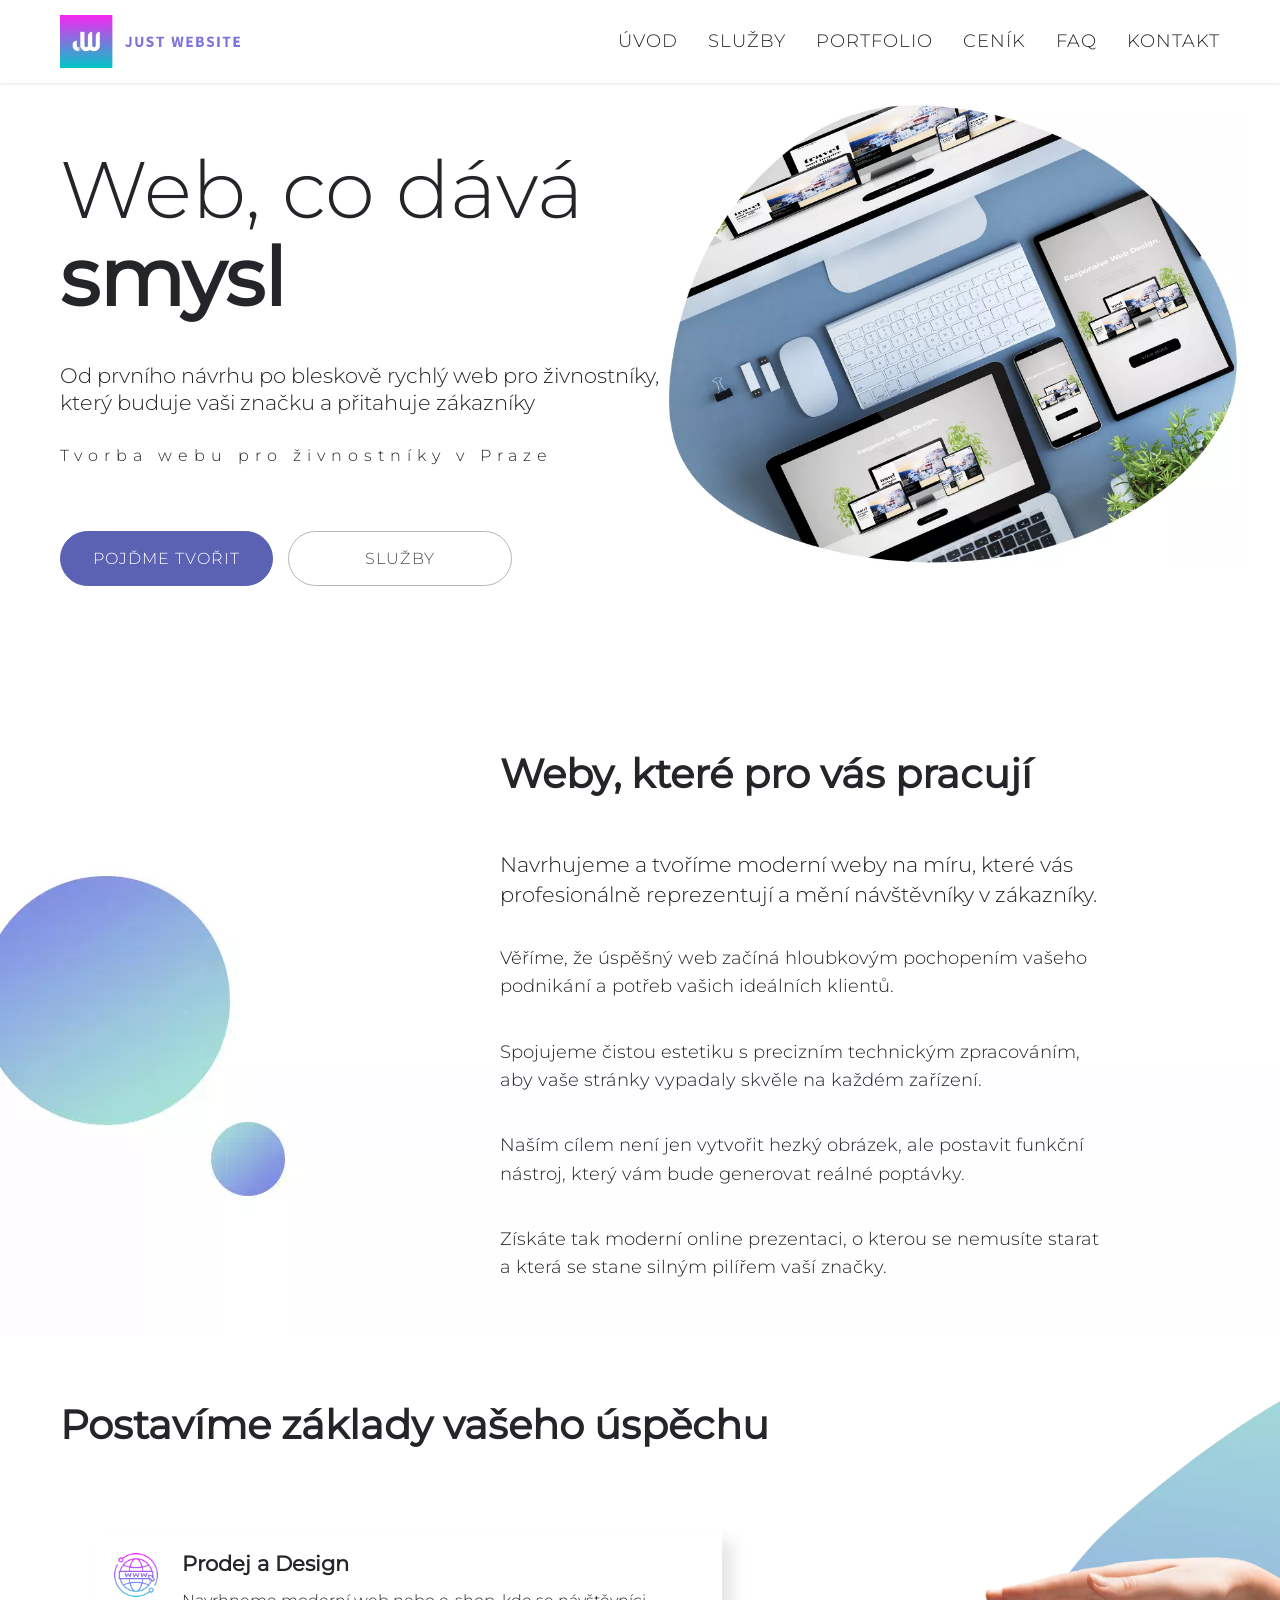
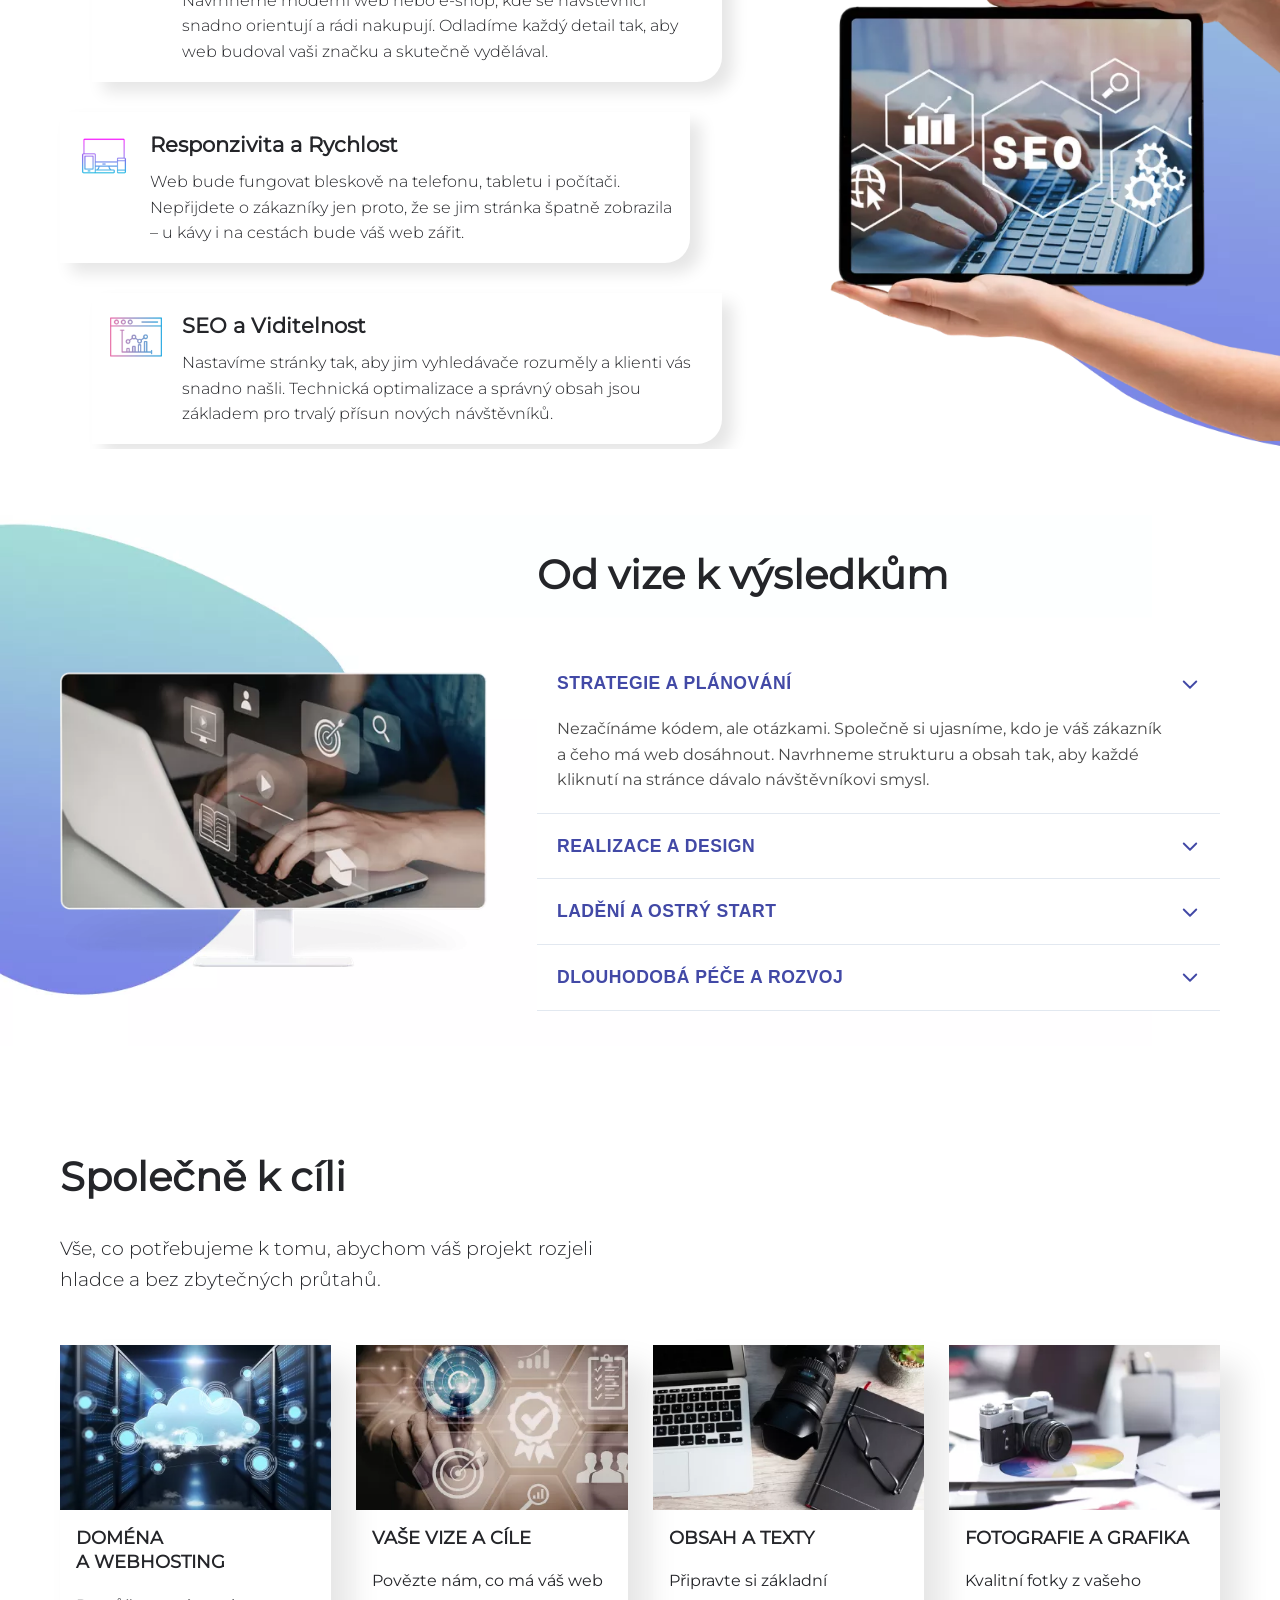
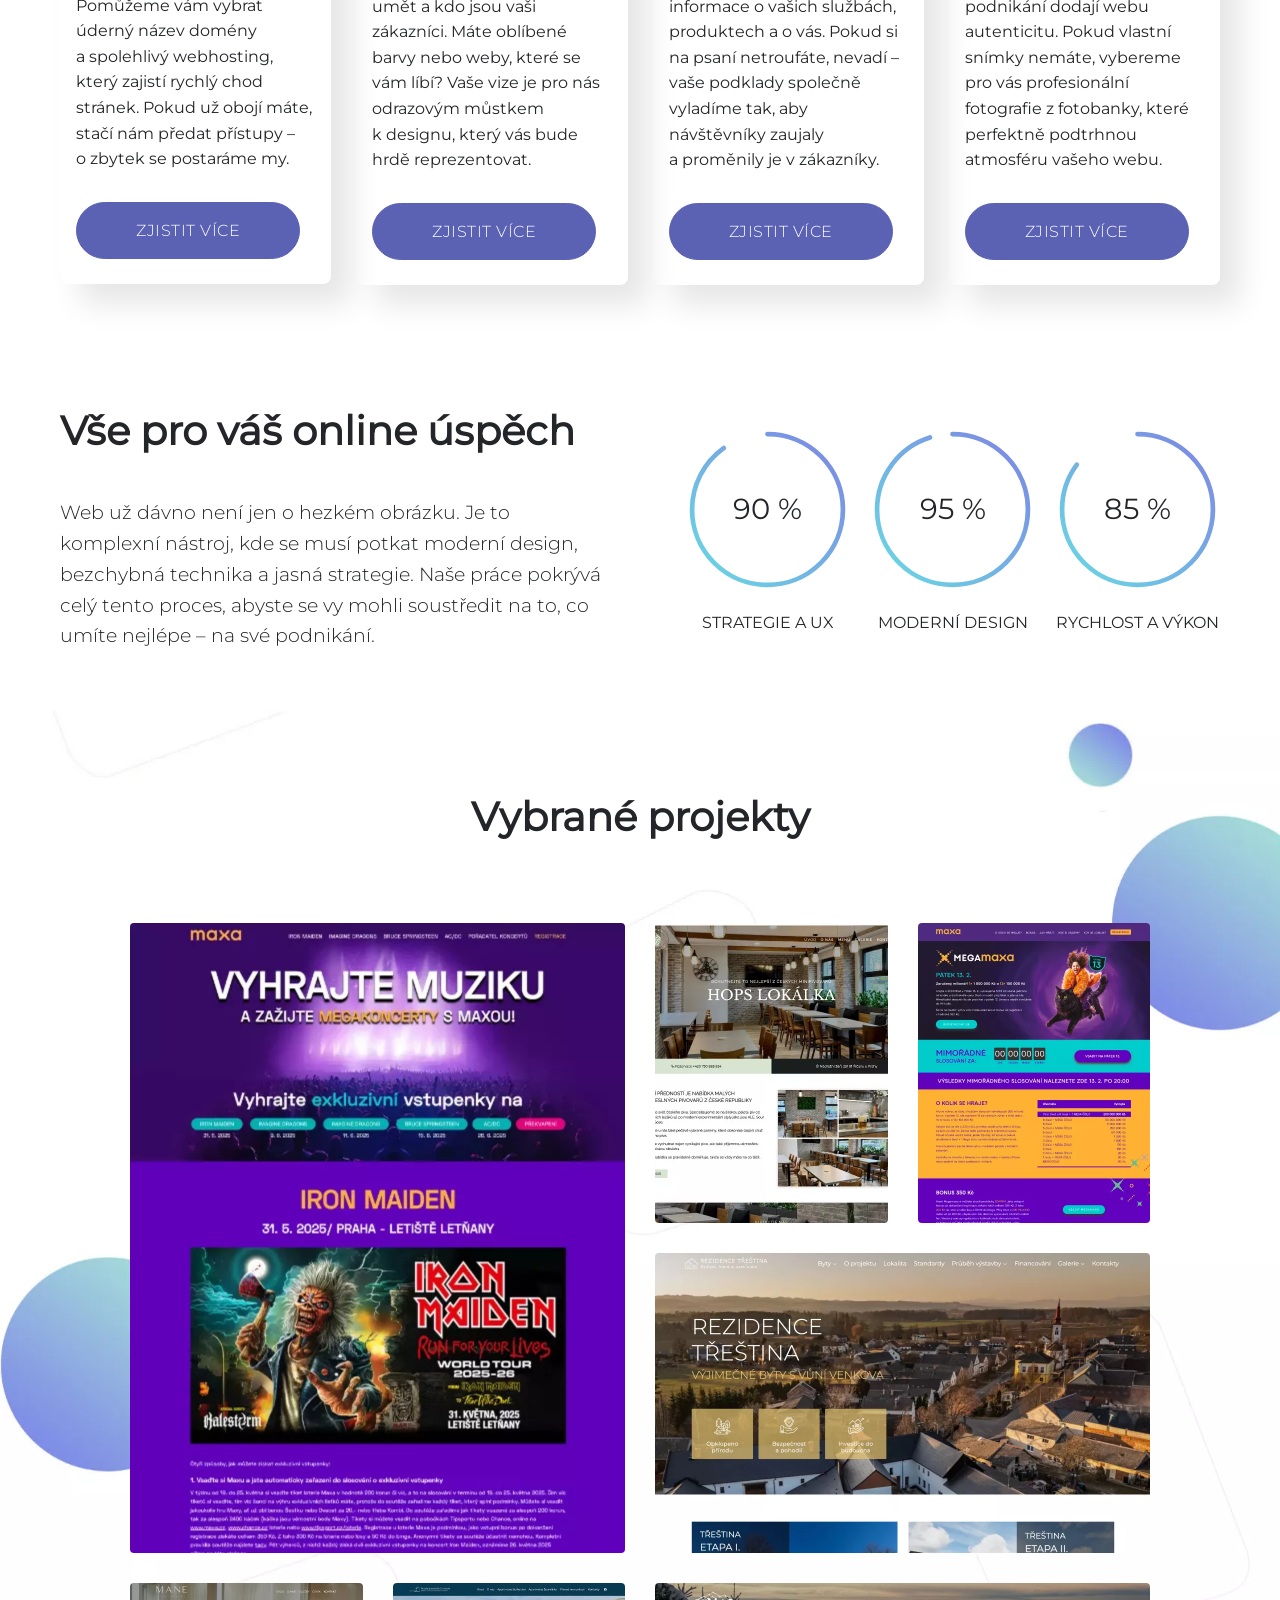
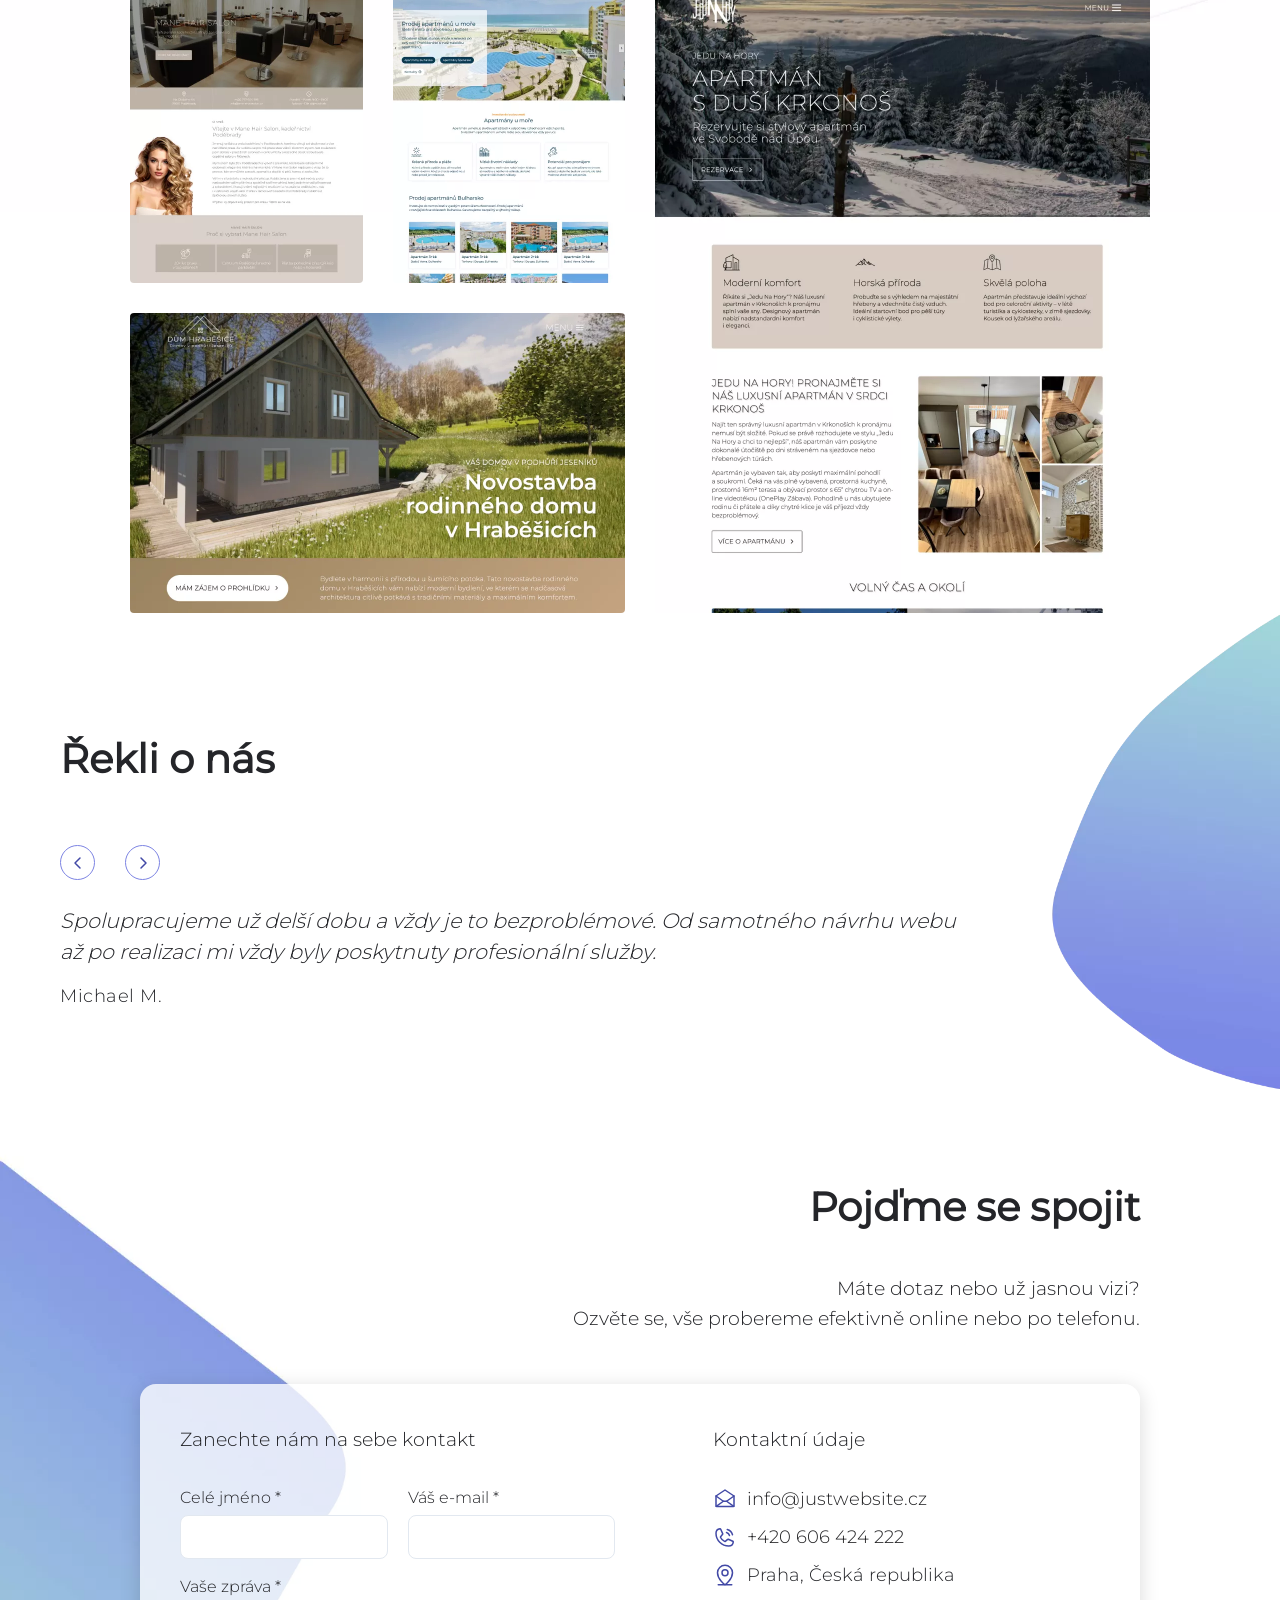
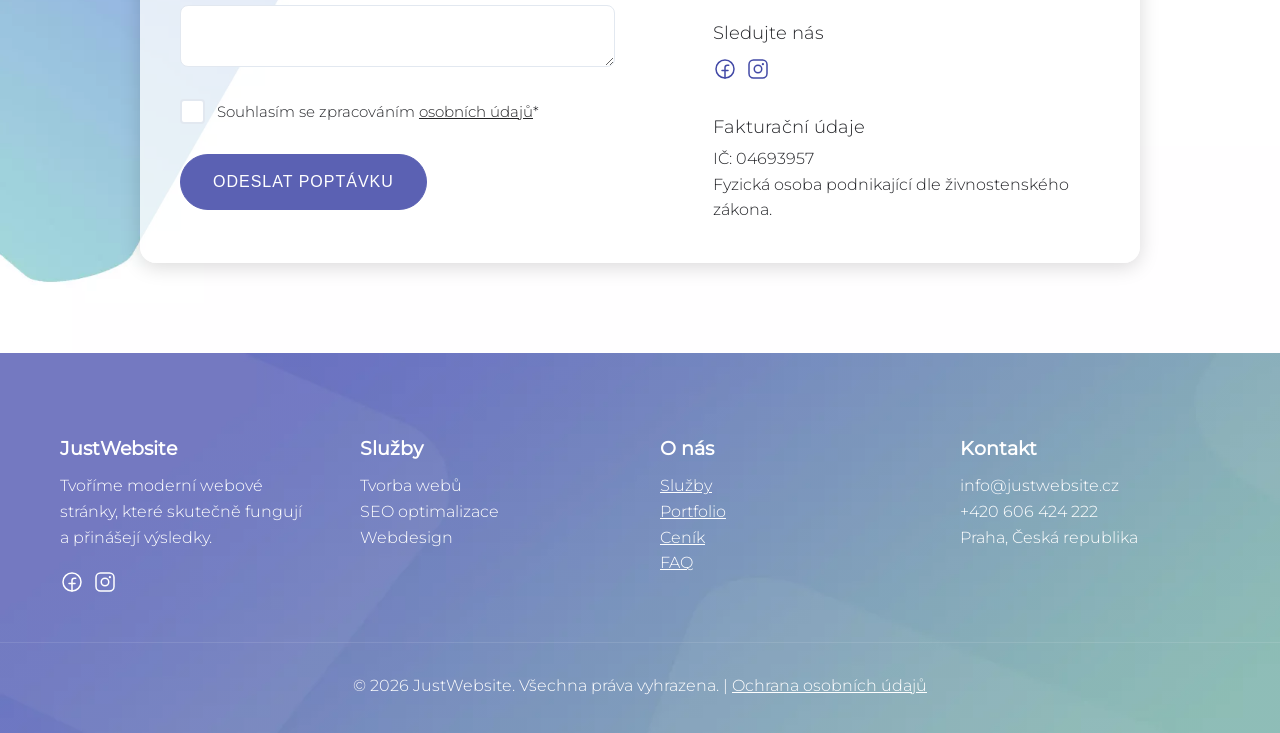
==== index.html @ 72010f1c "Update index.html" ====
<!DOCTYPE html>
<html lang="cs">
<head>
    <meta charset="UTF-8">
    <meta name="viewport" content="width=device-width, initial-scale=1.0">
    <meta name="robots" content="index, follow, max-image-preview:large, max-snippet:-1, max-video-preview:-1">
    
    <title>JustWebsite | Rychlá tvorba webu Praha | Weby pro živnostníky</title>
    <link rel="icon" type="image/x-icon" href="img/favicon.ico">
    <meta name="description" content="Tvoříme moderní a rychlé webové stránky. Osobní přístup pro živnostníky a firmy v Praze a okolí.">
    <link rel="preload" as="image" href="img/hp-img-new-69d66a87ad1a6.webp" fetchpriority="high">

    <meta property="og:title" content="JustWebsite | Rychlá tvorba webu Praha | Weby pro živnostníky">
    <meta property="og:description" content="Tvoříme moderní a rychlé webové stránky. Osobní přístup pro živnostníky a firmy v Praze a okolí.">
    <meta property="og:image" content="https://www.justwebsite.cz/img/og-img-69e3422df3e94.webp">
    <meta property="og:image:width" content="1200">
    <meta property="og:image:height" content="630">
    <meta property="og:url" content="https://www.justwebsite.cz/">
    <meta property="og:type" content="website">
    <meta name="format-detection" content="telephone=no">
    <link rel="preload" href="/fonts/montserrat-v31-latin_latin-ext-300.woff2" as="font" type="font/woff2" crossorigin>
<link rel="preload" href="/fonts/montserrat-v31-latin_latin-ext-regular.woff2" as="font" type="font/woff2" crossorigin>

   <style>
        body,html{overflow-x:hidden}.container,.nav-container{max-width:1200px;margin:0 auto}.logo,.logo img,.logo:active,.logo:focus{outline:0;border:none}.nav-menu,.navbar{position:fixed;top:0;width:100%}.nav-menu a,body{color:#242529;font-weight:300}.hero-content h1,body{font-family:Montserrat,sans-serif;font-weight:300}.btn,.btn-primary{text-align:center;text-transform:uppercase}.accordion-header,.btn,.btn-primary,.nav-menu a,.stat-label,.target-btn,.target-content h3{text-transform:uppercase}.btn,.contact-text a,.logo img,.nav-menu a,.target-btn{text-decoration:none}.form-checkbox.has-error .error-message,.form-group.has-error .error-message,.hamburger span,img,svg{display:block}.video-wrap{width:270px;height:540px;overflow:hidden;border-radius:35px;margin:0 auto}.video-mobil{width:280px;margin-left:-5px;margin-top:-5px;box-shadow:none;border:none}@font-face{font-display:swap;font-family:Montserrat;font-style:normal;font-weight:300;src:url('fonts/montserrat-v31-latin_latin-ext-300.woff2') format('woff2')}@font-face{font-display:swap;font-family:Montserrat;font-style:normal;font-weight:400;src:url('fonts/montserrat-v31-latin_latin-ext-regular.woff2') format('woff2')}*{margin:0;padding:0;box-sizing:border-box}html{scroll-behavior:smooth}body{font-size:16px;line-height:1.6;width:100%;-webkit-text-size-adjust:100%;-webkit-font-smoothing:antialiased;-moz-osx-font-smoothing:grayscale;text-rendering:optimizeLegibility}img,svg{max-width:100%;height:auto}.container{padding:0 20px;width:100%}.navbar{left:0;right:0;background:rgba(255,255,255,.95);backdrop-filter:blur(10px);box-shadow:0 1px 3px rgba(0,0,0,.1);z-index:1000;padding:15px 0}.nav-container{padding:0 20px;display:-webkit-box;display:-ms-flexbox;display:flex;-webkit-box-pack:justify;-ms-flex-pack:justify;justify-content:space-between;-webkit-box-align:center;-ms-flex-align:center;align-items:center}.hero-content,.section-text{max-width:600px}.hamburger,.hero-container{display:-webkit-box;display:-ms-flexbox}.logo a,.logo a:active,.logo a:focus{outline:0;border:none;text-decoration:none;-webkit-tap-highlight-color:transparent}.logo img{max-width:150px}.nav-menu{left:-100%;flex-direction:column;background:#fff;height:100vh;justify-content:center;gap:40px;transition:.2s ease-in-out;list-style:none}.features,section{position:relative}.nav-menu.active{padding:4em 2em 0;left:0}.nav-menu.active li{padding:0 0 15px}.nav-menu a{font-size:1.5rem}.hamburger{display:flex;-webkit-box-orient:vertical;-webkit-box-direction:normal;-ms-flex-direction:column;flex-direction:column;gap:6px;cursor:pointer;z-index:1100}.features .feature-inner,.hero-container{-webkit-box-orient:horizontal;-webkit-box-direction:normal}.hamburger span{width:28px;height:3px;background-color:#242529;transition:.3s}.hamburger.active span:first-child{-webkit-transform:translateY(9px) rotate(45deg);-ms-transform:rotate(45deg);transform:translateY(9px) rotate(45deg)}.hamburger.active span:nth-child(2){opacity:0}.hamburger.active span:nth-child(3){-webkit-transform:translateY(-9px) rotate(-45deg);-ms-transform:rotate(-45deg);transform:translateY(-9px) rotate(-45deg)}section{width:100%}.hero{background-image:linear-gradient(rgba(255,255,255,.4),rgba(255,255,255,.4)),url(img/hp-img-new-69d66a87ad1a6.webp);background-size:86%;background-position:80% 0;background-attachment:scroll;background-repeat:no-repeat;padding:0;margin:6em 0 0;overflow:hidden}.hero-container{display:flex;-ms-flex-direction:row;flex-direction:row;-webkit-box-pack:start;-ms-flex-pack:start;justify-content:flex-start;-webkit-box-align:center;-ms-flex-align:center;align-items:center;padding:25px 20px}.hero-buttons,.phone-container{display:-webkit-box;display:-ms-flexbox}.hero-content h1{text-align:left;font-size:2.5rem;line-height:1.1;margin-bottom:50px}.hero-content .h1-span{font-weight:600}.hero-content p{font-size:1.3rem;line-height:1.3;margin-bottom:30px}.btn,.btn-primary,.feature-card p{font-size:1rem;font-weight:300}.hero-content .hero-content-text{font-size:1rem;line-height:1.3;letter-spacing:6px;font-weight:300;margin-bottom:30px}.hero-buttons{display:flex;gap:15px;-ms-flex-wrap:wrap;flex-wrap:wrap;margin:4em 0 2em}.feature-card,.feature-card.left-margin{margin-left:0}.btn{padding:14px 32px;border-radius:50px;letter-spacing:1.1px;-webkit-transition:.3s;-o-transition:.3s;transition:.3s;display:inline-block;border:none;cursor:pointer}.btn-primary{background:#5b61b3;color:#fff;border:1px solid #5b61b3;line-height:1.6;letter-spacing:1px;width: 100%;}.btn.btn-primary:hover{background:#fff;color:#4e4e4e;border:1px solid #b5b6b8}.btn-secondary,.target-btn:hover{background:0 0;color:#4e4e4e;border:1px solid #b5b6b8;width: 100%}.features,.phone-section{background-attachment:scroll;background-repeat:no-repeat;overflow:hidden}.btn.btn-secondary:hover{background:#5b61b3;color:#fff;border:1px solid #5b61b3}.phone-section{background-image:url(img/od-navrhu-po-vysledky-69da418ef12e0.webp);background-size:auto;background-position:left;padding:0;min-height:1390px}.phone-section .section-text{font-size:1.3rem;line-height:1.4;font-weight:300;color:#232325;padding:0 0 15px}.features .features-title,.section-title{font-size:2rem;line-height:1.3;margin-bottom:20px}.phone-section .section-text.small{font-size:1.1rem;line-height:1.6;padding:0 0 .1em}.phone-container{display:flex;-webkit-box-orient:vertical;-webkit-box-direction:normal;-ms-flex-direction:column;flex-direction:column;-webkit-box-pack:center;-ms-flex-pack:center;justify-content:center;-webkit-box-align:center;-ms-flex-align:center;align-items:center;gap:50px}.features .feature-inner,.features-grid{display:-webkit-box;display:-ms-flexbox}.phone-image .phone-mobile{max-width:280px;width:100%;aspect-ratio:280/550}.phone-content{text-align:left}.section-title{padding:0 0 20px}.section-text{margin-bottom:20px;font-size:1.1rem;color:#4a4a4a}.features{background-image:url(img/section-bg-2-69d8a95273018.webp);background-size:contain;background-position:right;padding:0 0 1em}.features .feature-inner{display:flex;-ms-flex-direction:row;flex-direction:row;-webkit-box-pack:justify;-ms-flex-pack:justify;justify-content:space-between;-webkit-box-align:center;-ms-flex-align:center;align-items:center;gap:100px}.feature-card,.features-grid{-ms-flex-direction:column;-webkit-box-orient:vertical;-webkit-box-direction:normal}.features .feature-tablet-image img{width:100%;max-width:325px}.features .features-title{max-width:1100px;padding:30px 0 0}.features-grid{display:flex;flex-direction:column;gap:30px;max-width:900px;padding:20px 0 0}.feature-tablet-image{display:none;position:absolute;right:0;bottom:0}.feature-icon img{width:100%;max-width:60px}.feature-card p{line-height:1.6;font-style:normal;max-width:600px}.feature-card h3{font-size:1.3rem;line-height:1.4;font-weight:600;padding:0 0 10px}.feature-card{display:-webkit-box;display:-ms-flexbox;display:flex;flex-direction:column;-webkit-box-pack:start;-ms-flex-pack:start;justify-content:flex-start;-webkit-box-align:start;-ms-flex-align:start;align-items:flex-start;gap:20px;-webkit-box-shadow:11px 10px 16px 0 rgba(0,0,0,.1);box-shadow:11px 10px 16px 0 rgba(0,0,0,.1);border-bottom-right-radius:25px;background:#fff;padding:1.1em;max-width:630px}.gallery-grid,.testimonials-grid{display:-ms-grid;display:grid;grid-template-columns:repeat(auto-fit,minmax(280px,1fr));gap:30px;max-width:1200px;margin:0 auto;padding:0 20px}.accordion-header,.monitor-container{display:-webkit-box;display:-ms-flexbox}.monitor-section{background-image:url(img/od-vize-k-vysledkum-pozadi-69da47ae7400a.webp);background-size:90%;background-position:left;background-attachment:scroll;background-repeat:no-repeat;padding:50px 0 40px;overflow:hidden}.monitor-container{display:flex;-webkit-box-orient:vertical;-webkit-box-direction:normal;-ms-flex-direction:column;flex-direction:column;-webkit-box-pack:justify;-ms-flex-pack:justify;justify-content:space-between;-webkit-box-align:center;-ms-flex-align:center;align-items:center;gap:50px}.accordion{min-height:100%;max-width:800px;margin:20px auto 0}.accordion-item{border-bottom:1px solid #e2e8f0}.accordion-header{width:100%;padding:25px 15px;background:#fff;border:none;display:flex;-webkit-box-pack:justify;-ms-flex-pack:justify;justify-content:space-between;-webkit-box-align:center;-ms-flex-align:center;align-items:center;cursor:pointer;color:#4249a6;font-size:1.1rem;font-weight:600;line-height:1.4;letter-spacing:.5px;-webkit-transition:background .3s;-o-transition:background .3s;transition:background .3s;text-align:left}.target-content,.target-grid{display:-webkit-box;display:-ms-flexbox;-ms-flex-direction:column;-webkit-box-orient:vertical}.footer-bottom,.gallery-title,.stat-item,.target-btn{text-align:center}.accordion-header:hover{background-color:#f8fafc}.accordion-header i{-webkit-transition:-webkit-transform .3s;transition:transform .3s;-o-transition:transform .3s;transition:transform .3s,-webkit-transform .3s;font-size:.9rem;color:#7d84e3}.accordion-item.active .accordion-header i{-webkit-transform:rotate(180deg);-ms-transform:rotate(180deg);transform:rotate(180deg)}.accordion-content{max-height:0;overflow:hidden;-webkit-transition:max-height .3s ease-out;-o-transition:max-height .3s ease-out;transition:max-height .3s ease-out;background-color:#fff;padding:0}.accordion-content p{font-weight:400;padding:0 20px 20px;color:#4a4a4a;line-height:1.6;margin:0}.accordion-item.active .accordion-content{max-height:300px;-webkit-transition:max-height 1s ease-in-out;-o-transition:max-height 1s ease-in-out;transition:max-height 1s ease-in-out}.contact-details,.social-links,.target{padding:0}.target-card{-webkit-box-shadow:20px 20px 30px 0 rgba(0,0,0,.1);box-shadow:20px 20px 30px 0 rgba(0,0,0,.1);border-radius:8px;padding:0 0 25px;width:100%}.target-title{font-size:2rem;line-height:1.3;margin-bottom:30px}.target-subtitle{font-size:1.2rem;line-height:1.6;font-weight:300;max-width:600px}.target-grid{display:flex;-webkit-box-direction:normal;flex-direction:column;-webkit-box-pack:start;-ms-flex-pack:start;justify-content:flex-start;-webkit-box-align:start;-ms-flex-align:start;align-items:flex-start;gap:25px;padding:50px 0 0}.target-card img{object-fit:cover;width:100%;height:165px}.target-content{display:flex;-webkit-box-direction:normal;flex-direction:column;-webkit-box-pack:justify;-ms-flex-pack:justify;justify-content:space-between;-webkit-box-align:start;-ms-flex-align:start;align-items:flex-start;padding:1em 1em 0;min-height:100%}.stats-grid,.stats-inner{display:-webkit-box;display:-ms-flexbox;-webkit-box-direction:normal}.target-content h3{font-size:1.1rem;line-height:1.4;font-style:normal;padding:0 0 1em}.target-btn,.target-content p{font-size:1rem;line-height:1.6}.target-content p{font-weight:400;padding:0 0 30px}.target-btn{color:#fff;background:#5b61b3;border-radius:50px;letter-spacing:.5px;font-weight:300;border: 1px solid #5b61b3;border-width:1px;padding:15px 20px;transition:.3s;width:100%}.portfolio-gallery,.testimonials{background-size:contain;background-position:right top}.stats{padding:80px 0 60px}.stats-inner{display:flex;-webkit-box-orient:vertical;-ms-flex-direction:column;flex-direction:column;-webkit-box-pack:justify;-ms-flex-pack:justify;justify-content:space-between;-webkit-box-align:center;-ms-flex-align:center;align-items:center;gap:40px}.stats-title{font-size:2rem;line-height:1.3;padding:0 0 1em}.stats-subtitle{font-size:1.2rem;line-height:1.6;font-weight:300}.contact-info,.stats-content,.stats-grid{width:100%}.stats-grid{display:flex;-webkit-box-orient:horizontal;-ms-flex-direction:row;flex-direction:row;-webkit-box-pack:center;-ms-flex-pack:center;justify-content:center;-webkit-box-align:center;-ms-flex-align:center;align-items:center;gap:15px}.circle-container{position:relative;display:-webkit-box;display:-ms-flexbox;display:flex;-webkit-box-pack:center;-ms-flex-pack:center;justify-content:center;-webkit-box-align:center;-ms-flex-align:center;align-items:center;margin-bottom:15px}.stat-number{position:absolute;font-size:1.4rem;font-weight:400}.progress-ring{width:90px;height:90px}.progress-ring .circle-bar{-webkit-transition:stroke-dashoffset 1.5s ease-in-out;-o-transition:stroke-dashoffset 1.5s ease-in-out;transition:stroke-dashoffset 1.5s ease-in-out;-webkit-transform:rotate(-90deg);-ms-transform:rotate(-90deg);transform:rotate(-90deg);-webkit-transform-origin:50% 50%;-ms-transform-origin:50% 50%;transform-origin:50% 50%;stroke-dasharray:502.6;stroke-dashoffset:502.6}.stat-item{width:30%}.stat-label{font-size:1rem;font-weight:400;line-height:1.4}.portfolio-gallery{background-image:url("img/section-bg-6-1-69d8b41144e08.webp");background-attachment:scroll;background-repeat:no-repeat;padding:80px 0 0;overflow:hidden}.gallery-title{font-size:2rem;line-height:1.3}.gallery-container{padding:80px 0 0;margin:0 auto}.gallery-grid{display:-ms-grid;display:grid;-ms-grid-columns:1fr;grid-template-columns:1fr;grid-auto-rows:auto;gap:1px}.slider-nav,.testimonials-track{display:-webkit-box;display:-ms-flexbox}.gallery-item{position:relative;overflow:hidden;border-radius:4px}.gallery-item img{width:100%;height:auto;object-fit:cover;transition:transform .5s;display:block;margin-bottom:15px}.gallery-item:hover img{-webkit-transform:scale(1.05);-ms-transform:scale(1.05);transform:scale(1.05)}.gallery-item.w-2{-ms-grid-column-span:1;grid-column:span 1}.gallery-item.h-2{-ms-grid-row-span:2;grid-row:span 2}.testimonials{background-image:url("img/section-bg-2-69d8a95273018.webp");background-attachment:scroll;background-repeat:no-repeat;padding:0 0 80px;overflow:hidden}.contact,.footer{background-size:cover;background-position:left center;background-attachment:scroll;background-repeat:no-repeat;overflow:hidden}.testimonials-title{font-size:2rem;line-height:1.3;padding:1.5em 0 1em}.testimonials-container{max-width:900px;margin:0}.testimonials-slider{position:relative;min-height:250px}.testimonial-slide.active{opacity:1;visibility:visible;position:relative;transform:translateY(0)}.quote-icon{font-size:80px;color:#69dae3;line-height:1;margin-bottom:-20px;font-family:serif}.testimonial-text{font-size:1.3rem;line-height:1.5;color:#242529;font-weight:300;margin-bottom:15px;font-style:italic}.author-info{font-weight:300;font-size:1.1rem;color:#242529;letter-spacing:.5px}.testimonials-viewport{overflow:hidden;width:100%}.testimonials-track{display:flex;-webkit-transition:-webkit-transform .6s cubic-bezier(.45, 0, .55, 1);transition:transform .6s cubic-bezier(.45, 0, .55, 1);-o-transition:transform .6s cubic-bezier(.45, 0, .55, 1);transition:transform .6s cubic-bezier(.45, 0, .55, 1),-webkit-transform .6s cubic-bezier(.45, 0, .55, 1);width:100%}.testimonial-slide{-webkit-box-flex:0;-ms-flex:0 0 100%;flex:0 0 100%;width:100%;opacity:1;visibility:visible}.slider-nav{display:flex;gap:30px;margin:20px 0 25px}.contact-container,.contact-item,.slider-nav button{display:-webkit-box;display:-ms-flexbox}.slider-nav button{background:0 0;border:1px solid #7d84e3;width:35px;height:35px;border-radius:50%;cursor:pointer;display:flex;-webkit-box-align:center;-ms-flex-align:center;align-items:center;-webkit-box-pack:center;-ms-flex-pack:center;justify-content:center;-webkit-transition:.3s;-o-transition:.3s;transition:.3s;color:#7d84e3}.slider-nav button:hover{background-color:#7d84e3;color:#fff;border-color:#7d84e3}.contact{background-image:url("img/section-bg-7-69d8cd541f0c0-1.webp");padding:0 0 3em}.contact-container{display:flex;-webkit-box-orient:vertical;-webkit-box-direction:reverse;-ms-flex-direction:column-reverse;flex-direction:column-reverse;-webkit-box-pack:center;-ms-flex-pack:center;justify-content:center;-webkit-box-align:start;-ms-flex-align:start;align-items:flex-start;gap:50px;background-color:#ffffffc4;border-radius:16px;-webkit-box-shadow:0 4px 20px rgb(0 0 0 / 15%);box-shadow:0 4px 20px rgb(0 0 0 / 15%);padding:20px}.contact-form{padding:0;width:100%}.form-group{margin-bottom:15px}.form-group input,.form-group textarea{font-size:1rem;font-weight:300;width:100%;padding:12px;border:1px solid #e2e8f0;border-radius:8px;margin-top:5px}.contact-title-inner{padding:0 0 50px}.contact-title-inner h2{font-size:2rem;line-height:1.3;text-align:left;padding:0 0 1em}.contact-title-inner .right{font-size:1.2rem;line-height:1.6;font-weight:300;text-align:left}.contact-details p,.contact-form-title p{font-size:1.2rem;line-height:1.6;font-weight:300;padding:0 0 30px}.contact-item{display:flex;-webkit-box-orient:horizontal;-webkit-box-direction:normal;-ms-flex-direction:row;flex-direction:row;-webkit-box-pack:start;-ms-flex-pack:start;justify-content:flex-start;-webkit-box-align:center;-ms-flex-align:center;align-items:center;gap:10px;padding:0 0 10px}.footer-container,.form-row{-ms-flex-direction:column;-webkit-box-orient:vertical;-webkit-box-direction:normal}.contact-text{font-size:1.1rem;line-height:1.6;font-weight:300}.contact-text a{color:#232325;font-size:1.1rem;line-height:1.6;font-weight:300}.contact-icon .fa-solid,.fas{color:#7e83df;font-size:1.1rem}.contact-icon .fa-solid,.fas:hover{color:#fff}.social-links a{display: inline-block;font-size:1.3rem;color:#7e83df;padding:0 5px 0 0}.social-links p{font-size:1.1rem;line-height:1.6;font-weight:300;padding:20px 0 10px}.billing-data{padding:1.5em 0 0}.billing-data .billing-data-title{font-size:1.1rem;font-weight:300;line-height:1.6;padding:0 0 5px}.billing-data p{font-size:1rem;font-weight:300;line-height:1.6;padding:0}.form-checkbox label,.form-group input,.form-group label{font-size:1rem;font-weight:300}.form-checkbox .error-message,.form-group .error-message{font-size:1rem;color:#c8280c}.contact-form .success-message{font-size:1rem;color:#2f7d00;padding:30px 0 0}.form-row{display:-webkit-box;display:-ms-flexbox;display:flex;flex-direction:column;gap:20px;width:100%}.form-row .form-group{-webkit-box-flex:1;-ms-flex:1;flex:1}.error-message{display:none}.success-message{display:none;margin-top:20px;padding:15px;color:#134e4a}.footer-container,.form-checkbox{display:-webkit-box;display:-ms-flexbox}.form-group.has-error input,.form-group.has-error textarea{border-color:#c8280c}.form-checkbox{display:flex;-webkit-box-align:center;-ms-flex-align:center;align-items:center;gap:12px;margin:25px 0 30px;cursor:pointer}.form-checkbox input[type=checkbox]{-moz-appearance:none;appearance:none;-webkit-appearance:none;display:-ms-grid;display:grid;place-content:center;width:25px;height:25px;border:2px solid #e2e8f0;border-radius:4px;background-color:#fff;cursor:pointer;-webkit-transition:.2s;-o-transition:.2s;transition:.2s;margin:0}.form-checkbox input[type=checkbox]:checked{background-color:#69dae3;border-color:#69dae3}.form-checkbox input[type=checkbox]::before{content:"";width:12px;height:12px;-webkit-transform:scale(0);-ms-transform:scale(0);transform:scale(0);-webkit-transition:-webkit-transform 120ms ease-in-out;transition:transform 120ms ease-in-out;-o-transition:transform 120ms ease-in-out;transition:transform 120ms ease-in-out,-webkit-transform 120ms ease-in-out;-webkit-box-shadow:inset 1em 1em #fff;box-shadow:inset 1em 1em #fff;-webkit-clip-path:polygon(14% 44%,0 65%,50% 100%,100% 16%,80% 0%,43% 62%);clip-path:polygon(14% 44%,0 65%,50% 100%,100% 16%,80% 0%,43% 62%)}.form-checkbox input[type=checkbox]:checked::before{-webkit-transform:scale(1);-ms-transform:scale(1);transform:scale(1)}.form-checkbox input[type=checkbox]:hover{border-color:#7d84e3}.form-checkbox label{cursor:pointer;font-size:.95rem;user-select:none}.footer{background-image:linear-gradient(rgba(36,37,41,.2),rgba(36,37,41,.2)),url("img/footer-img-bg-69df5883503ca.webp");padding:80px 0 35px}.footer-container{display:flex;flex-direction:column;-webkit-box-pack:center;-ms-flex-pack:center;justify-content:center;-webkit-box-align:start;-ms-flex-align:start;align-items:flex-start;gap:40px}.footer-section{display:-webkit-box;display:-ms-flexbox;display:flex;-webkit-box-orient:vertical;-webkit-box-direction:normal;-ms-flex-direction:column;flex-direction:column;-webkit-box-pack:start;-ms-flex-pack:start;justify-content:flex-start;-webkit-box-align:start;-ms-flex-align:start;align-items:flex-start;width:100%}.footer-section h3{font-size:1.2rem;font-weight:600;color:#fff;padding:0 0 10px}.footer-bottom p,.footer-section a,.footer-section p{font-size:1rem;font-weight:300;line-height:1.6;color:#fff}.footer .social-links{padding:20px 0 0}.footer-bottom{margin-top:40px;padding:30px 15px 0;border-top:1px solid rgba(255,255,255,.1)}.title-header-section{padding:120px 0 35px;width:100%;background:-o-linear-gradient(315deg,#8290e5 0,#a6e1d8 100%);background:linear-gradient(135deg,#8290e5 0,#a6e1d8 100%)}@media(min-width:600px){.gallery-item.w-2{-ms-grid-column-span:2;grid-column:span 2}} @media (min-width:768px){.target-btn {width:14em}.btn-secondary, .target-btn:hover {width: 14em}.btn-primary {width: auto}.logo img{max-width:180px}.nav-menu a{font-size:1.1rem;letter-spacing:1px}.nav-menu a:hover{color:#007bff}.hero-content h1{font-size:5rem;margin-bottom:40px}.hero-container{padding:50px 20px}.phone-section .section-text.small{padding:0 0 1em}.phone-container{-webkit-box-align:start;-ms-flex-align:start;align-items:flex-start}.feature-card,.stats-grid{-ms-flex-direction:row;-webkit-box-orient:horizontal;-webkit-box-direction:normal}.accordion-header{padding:20px}.accordion{min-height:400px;margin:20px auto}.features .features-title,.section-title{margin-bottom:30px;font-size:2.5rem}.features .features-title{padding:0}.feature-card{display:-webkit-box;display:-ms-flexbox;display:flex;flex-direction:row;-webkit-box-pack:start;-ms-flex-pack:start;justify-content:flex-start;-webkit-box-align:start;-ms-flex-align:start;align-items:flex-start}.feature-card.left-margin{margin-left:2rem}.features-grid{padding:50px 0 0}.monitor-section{padding:100px 0 40px}.gallery-title,.stats-title,.target-title{font-size:2.5rem}.stats-grid{display:-webkit-box;display:-ms-flexbox;display:flex;flex-direction:row;-webkit-box-pack:center;-ms-flex-pack:center;justify-content:center;-webkit-box-align:center;-ms-flex-align:center;align-items:center;gap:20px}.progress-ring{width:175px;height:175px}.stat-number{font-size:1.8rem}.gallery-container{padding:80px 50px 0;margin:0 auto}.gallery-grid{display:-ms-grid;display:grid;-ms-grid-columns:1fr 30px 1fr 30px 1fr 30px 1fr;grid-template-columns:repeat(4,1fr);grid-auto-rows:300px;gap:30px}.gallery-item img{margin-bottom:0;height:100%}.testimonials-title{font-size:2.5rem;padding:3em 0 1em}.contact-title-inner h2{font-size:2.5rem;text-align:right}.contact-title-inner .right{text-align:right}.form-row{display:-webkit-box;display:-ms-flexbox;display:flex;-webkit-box-orient:horizontal;-webkit-box-direction:normal;-ms-flex-direction:row;flex-direction:row}.footer-grid{-ms-grid-columns:1fr 1fr;grid-template-columns:1fr 1fr}.show-on-mobile{display:none}.hide-on-mobile{display:block}}@media (min-width:1024px){.monitor-container,.nav-menu{display:-webkit-box;display:-ms-flexbox;-webkit-box-orient:horizontal;-webkit-box-direction:normal;-ms-flex-direction:row}.hero{background-image:url(img/hp-img-new-69d66a87ad1a6.webp)}.nav-menu{position:static;height:auto;width:auto;left:0;display:flex;flex-direction:row;gap:30px;background:0 0;-webkit-box-pack:end;-ms-flex-pack:end;justify-content:flex-end;-webkit-box-align:center;-ms-flex-align:center;align-items:center}.hamburger{display:none}.monitor-container{display:flex;flex-direction:row;-webkit-box-pack:justify;-ms-flex-pack:justify;justify-content:space-between;-webkit-box-align:center;-ms-flex-align:center;align-items:center;gap:50px}.contact-container,.phone-container{display:-webkit-box;display:-ms-flexbox;-ms-flex-direction:row;-webkit-box-orient:horizontal;-webkit-box-direction:normal}.phone-container{display:flex;flex-direction:row;-webkit-box-pack:center;-ms-flex-pack:center;justify-content:center;-webkit-box-align:center;-ms-flex-align:center;align-items:center;gap:50px}.phone-section{padding:80px 0;min-height:auto}.target{padding:40px 0}.feature-tablet-image{display:block}.features{padding:0 0 5px}.contact{padding:90px 120px}.contact-container{display:flex;flex-direction:row;-webkit-box-pack:center;-ms-flex-pack:center;justify-content:center;-webkit-box-align:start;-ms-flex-align:start;align-items:flex-start;padding:40px}.contact-details,.social-links{padding:0 0 0 3em}.billing-data{padding:1.5em 0 0 3em}.contact-form,.contact-info{width:50%}.footer-container{display:-webkit-box;display:-ms-flexbox;display:flex;-webkit-box-orient:horizontal;-webkit-box-direction:normal;-ms-flex-direction:row;flex-direction:row;-webkit-box-pack:center;-ms-flex-pack:center;justify-content:center;-webkit-box-align:start;-ms-flex-align:start;align-items:flex-start}.footer-section{width:30%}}@media (min-width:1200px){.stats-inner,.target-grid{display:-webkit-box;display:-ms-flexbox;-ms-flex-direction:row}.stats-grid,.stats-inner,.target-grid{-webkit-box-orient:horizontal;-webkit-box-direction:normal}.target-grid{display:flex;flex-direction:row;-webkit-box-pack:start;-ms-flex-pack:start;justify-content:flex-start;-webkit-box-align:start;-ms-flex-align:start;align-items:flex-start}.target-content{min-height:333px}.features .feature-tablet-image img{max-width:450px}.stats-inner{display:flex;flex-direction:row;-webkit-box-pack:justify;-ms-flex-pack:justify;justify-content:space-between;-webkit-box-align:center;-ms-flex-align:center;align-items:center;gap:60px}.stats-content,.stats-grid{width:50%}.stats-grid{display:-webkit-box;display:-ms-flexbox;display:flex;-ms-flex-direction:row;flex-direction:row;-webkit-box-pack:end;-ms-flex-pack:end;justify-content:end;-webkit-box-align:center;-ms-flex-align:center;align-items:center}}@media (min-width:1600px){.contact,.hero,.monitor-section{background-size:53%}}
    </style>
</head>
<body>
    <main>
    <!-- Navigace -->
    <nav class="navbar">
        <div class="nav-container">
            <a href="./index.html" class="logo">
                <img src="./img/jw-logo.webp" loading="lazy" width="263" height="77" alt="JustWebsite - Tvorba webových stránek">
            </a>
            
            <ul class="nav-menu" id="navMenu">
                <li><a href="./index.html">Úvod</a></li>
                <li><a href="./index.html#sluzby">Služby</a></li>
                <li><a href="./index.html#portfolio">Portfolio</a></li>
                <li><a href="./cenik.html">Ceník</a></li>
                <li><a href="./faq.html">FAQ</a></li>
                <li><a href="./index.html#kontakt">Kontakt</a></li>
            </ul>

            <div class="hamburger" id="hamburger">
                <span></span>
                <span></span>
                <span></span>
            </div>
        </div>
    </nav>

    <!-- Hero sekce -->
    <section class="hero" id="home">
        <div class="hero-container container">
            <div class="hero-content">
                <h1>Web, co dává <span class="h1-span">smysl</span></h1>
                <p>Od prvního návrhu po bleskově rychlý web pro živnostníky, který buduje vaši značku a přitahuje zákazníky</p>
                <p class="hero-content-text">Tvorba webu pro živnostníky v Praze</p>
                <div class="hero-buttons">
                    <a href="#kontakt" class="btn btn-primary">Pojďme tvořit</a>
                    <a href="#sluzby" class="btn btn-secondary">Služby</a>
                </div>
            </div>
        </div>
    </section>

    <!-- Phone sekce -->
    <section class="phone-section">
        <div class="phone-container container">
            <div class="phone-image">
               <div class="video-wrap">
                <video class="video-mobil" autoplay loop muted playsinline width="280" height="550">
                    <source src="./img/download.mp4" type="video/mp4">
                </video>
                </div>
            </div>
            <div class="phone-content">
                <h2 class="section-title">Weby, které pro vás pracují</h2>
                <p class="section-text">Navrhujeme a tvoříme moderní weby na míru, které vás profesionálně reprezentují a&nbsp;mění návštěvníky v&nbsp;zákazníky.</p>
                <p class="section-text small">Věříme, že úspěšný web začíná hloubkovým pochopením vašeho podnikání a&nbsp;potřeb vašich ideálních klientů.</p>
                <p class="section-text small">Spojujeme čistou estetiku s&nbsp;precizním technickým zpracováním, aby vaše stránky vypadaly skvěle na každém zařízení.</p>
                <p class="section-text small">Naším cílem není jen vytvořit hezký obrázek, ale&nbsp;postavit funkční nástroj, který vám bude generovat reálné poptávky.</p>
                <p class="section-text small">Získáte tak moderní online prezentaci, o&nbsp;kterou se nemusíte starat a&nbsp;která se stane silným pilířem vaší značky.</p>
            </div>
        </div>
    </section>

    <!-- Features -->
    <section class="features" id="sluzby">
        <div class="container">
            <h2 class="features-title">Postavíme základy vašeho úspěchu</h2>
            <div class="feature-inner">
                <div class="features-grid">
                    <div class="feature-card left-margin">
                        <div class="feature-icon">
                            <img src="./img/website-icon.webp" width="105" height="105" loading="lazy" alt="Prodej a Design">
                        </div>
                        <div>
                        <h3>Prodej a Design</h3>
                        <p>Navrhneme moderní web nebo e-shop, kde se návštěvníci snadno orientují a&nbsp;rádi nakupují. Odladíme každý detail tak, aby web budoval vaši značku a&nbsp;skutečně vydělával.</p>
                        </div>
                    </div>
                    <div class="feature-card">
                        <div class="feature-icon">
                            <img src="./img/devices-icon.webp"  width="105" height="105" loading="lazy" alt="Responzivita a Rychlost">
                        </div>
                        <div>
                        <h3>Responzivita a Rychlost</h3>
                        <p>Web bude fungovat bleskově na telefonu, tabletu i&nbsp;počítači. Nepřijdete o zákazníky jen proto, že se jim stránka špatně zobrazila – u&nbsp;kávy i&nbsp;na cestách bude váš web zářit.</p>
                        </div>
                    </div>
                    <div class="feature-card left-margin">
                        <div class="feature-icon">
                            <img src="./img/ranking-icon.webp"  width="105" height="105" loading="lazy" alt="SEO a Viditelnost">
                        </div>
                        <div>
                        <h3>SEO a Viditelnost</h3>
                        <p>Nastavíme stránky tak, aby jim vyhledávače rozuměly a&nbsp;klienti vás snadno našli. Technická optimalizace a&nbsp;správný obsah jsou základem pro trvalý přísun nových návštěvníků.</p>
                        </div>
                    </div>
                </div>
                <div class="feature-tablet-image">
                    <img src="./img/tablet-img-hp-4.webp" loading="lazy" alt="Ukázka responzivního zobrazení webu">
                </div>
            </div>
        </div>
    </section>

    <!-- Monitor sekce -->
    <section class="monitor-section">
        <div class="monitor-container container">
            <div class="monitor-image">
                <img src="./img/od-vize-k-vysledkum-fix.webp" width="500" height="380" loading="lazy" alt="Od vize k výsledkům">
            </div>
            <div class="monitor-content">
                <h2 class="section-title">Od vize k&nbsp;výsledkům</h2>
                <div class="accordion">
                    <div class="accordion-item active">
                        <button class="accordion-header">Strategie a&nbsp;plánování <svg xmlns="http://www.w3.org/2000/svg" width="20" height="20" viewBox="0 0 256 256" style="display:inline-block;">
    <polyline points="208 96 128 176 48 96" fill="none" stroke="#4249a6" stroke-linecap="round" stroke-linejoin="round" stroke-width="24"/>
</svg></button>
                        <div class="accordion-content">
                            <p>Nezačínáme kódem, ale otázkami. Společně si ujasníme, kdo je váš zákazník a&nbsp;čeho má web dosáhnout. Navrhneme strukturu a&nbsp;obsah tak, aby každé kliknutí na stránce dávalo návštěvníkovi smysl.</p>
                        </div>
                    </div>

                    <div class="accordion-item">
                        <button class="accordion-header">Realizace a&nbsp;design <svg xmlns="http://www.w3.org/2000/svg" width="20" height="20" viewBox="0 0 256 256" style="display:inline-block;">
    <polyline points="208 96 128 176 48 96" fill="none" stroke="#4249a6" stroke-linecap="round" stroke-linejoin="round" stroke-width="24"/>
</svg></button>
                        <div class="accordion-content">
                            <p>Vdechneme vašemu webu život. Používáme moderní technologie, které zaručují rychlost, bezpečnost a&nbsp;špičkový vzhled. Vy jen sledujete, jak vaše vize získává pod našima rukama reálné obrysy.</p>
                        </div>
                    </div>

                    <div class="accordion-item">
                        <button class="accordion-header">Ladění a&nbsp;ostrý start <svg xmlns="http://www.w3.org/2000/svg" width="20" height="20" viewBox="0 0 256 256" style="display:inline-block;">
    <polyline points="208 96 128 176 48 96" fill="none" stroke="#4249a6" stroke-linecap="round" stroke-linejoin="round" stroke-width="24"/>
</svg></button>
                        <div class="accordion-content">
                            <p>Předtím, než web uvidí svět, ho pečlivě otestujeme. Prověříme funkčnost na všech zařízeních, rychlost načítání i&nbsp;zabezpečení formulářů. Spouštíme až v&nbsp;momentě, kdy je vše na 100&nbsp;% vyladěné.</p>
                        </div>
                    </div>

                    <div class="accordion-item">
                        <button class="accordion-header">Dlouhodobá péče a&nbsp;rozvoj <svg xmlns="http://www.w3.org/2000/svg" width="20" height="20" viewBox="0 0 256 256" style="display:inline-block;">
    <polyline points="208 96 128 176 48 96" fill="none" stroke="#4249a6" stroke-linecap="round" stroke-linejoin="round" stroke-width="24"/>
</svg></button>
                        <div class="accordion-content">
                            <p>Spuštěním webu to pro nás nekončí. Postaráme se o&nbsp;to, aby byl váš web v&nbsp;bezpečí, vždy aktuální a&nbsp;technicky fit. Vy se můžete naplno věnovat svému podnikání, zatímco my hlídáme váš online prostor.</p>
                        </div>
                    </div>
                </div>
            </div>
        </div>
    </section>

    <!-- Společně k cíli -->
    <section class="target">
        <div class="container">
            <h2 class="target-title">Společně k cíli</h2>
            <p class="target-subtitle">Vše, co potřebujeme k tomu, abychom váš projekt rozjeli hladce a&nbsp;bez zbytečných průtahů.</p>
            <div class="target-grid">
                <div class="target-card">
                    <img src="./img/domena-69de010fce716.webp" loading="lazy" alt="DOMÉNA A WEBHOSTING">
                    <div class="target-content">
                        <h3>DOMÉNA A&nbsp;WEBHOSTING</h3>
                        <p>Pomůžeme vám vybrat úderný název domény a&nbsp;spolehlivý webhosting, který zajistí rychlý chod stránek. Pokud už obojí máte, stačí nám předat přístupy – o&nbsp;zbytek se postaráme my.</p>
                        <a href="./faq.html#domena" class="target-btn">Zjistit více</a>
                    </div>
                </div>

                <div class="target-card">
                    <img src="./img/vize-69de011cddf55.webp" loading="lazy" alt="Vaše vize a cíle">
                    <div class="target-content">
                        <h3>Vaše vize a&nbsp;cíle</h3>
                        <p>Povězte nám, co má váš web umět a&nbsp;kdo jsou vaši zákazníci. Máte oblíbené barvy nebo weby, které se vám líbí? Vaše vize je pro nás odrazovým můstkem k&nbsp;designu, který vás bude hrdě reprezentovat.</p>
                        <a href="./faq.html#koncept-webu" class="target-btn">Zjistit více</a>
                    </div>
                </div>

                <div class="target-card">
                    <img src="./img/obsah-69de01188e827.webp" loading="lazy" alt="Obsah a texty">
                    <div class="target-content">
                        <h3>Obsah a&nbsp;texty</h3>
                        <p>Připravte si základní informace o&nbsp;vašich službách, produktech a&nbsp;o&nbsp;vás. Pokud si na psaní netroufáte, nevadí – vaše podklady společně vyladíme tak, aby návštěvníky zaujaly a&nbsp;proměnily je v&nbsp;zákazníky.</p>
                        <a href="./faq.html#texty" class="target-btn">Zjistit více</a>
                    </div>
                </div>

                <div class="target-card">
                    <img src="./img/grafika-69de010fc8ab4.webp" loading="lazy" alt="Fotografie a grafika">
                    <div class="target-content">
                        <h3>Fotografie a&nbsp;grafika</h3>
                        <p>Kvalitní fotky z&nbsp;vašeho podnikání dodají webu autenticitu. Pokud vlastní snímky nemáte, vybereme pro vás profesionální fotografie z&nbsp;fotobanky, které perfektně podtrhnou atmosféru vašeho webu.</p>
                        <a href="./faq.html#obrazky" class="target-btn">Zjistit více</a>
                    </div>
                </div>
            </div>
        </div>
    </section>

    <!-- Stats -->
    <section class="stats">
        <div class="container">
            <div class="stats-inner">
                <div class="stats-content">
                    <h2 class="stats-title">Vše pro váš online úspěch</h2>
                    <p class="stats-subtitle">Web už dávno není jen o&nbsp;hezkém obrázku. Je to komplexní nástroj, kde se musí potkat moderní design, bezchybná technika a&nbsp;jasná strategie. Naše práce pokrývá celý tento proces, abyste se&nbsp;vy mohli soustředit na to, co umíte nejlépe – na své podnikání.</p>
                </div>
                <div class="stats-grid">
                    <svg width="0" height="0" style="position:absolute;">
                        <defs>
                            <linearGradient id="gradientColors" x1="0%" y1="0%" x2="100%" y2="100%">
                                <stop offset="0%" stop-color="#69dae3" />
                                <stop offset="100%" stop-color="#7e84e3" />
                            </linearGradient>
                        </defs>
                    </svg>

                    <div class="stat-item">
                        <div class="circle-container">
                            <svg class="progress-ring" width="175" height="175" viewBox="0 0 175 175">
                                <circle class="progress-ring__background" stroke="#ffffff" stroke-width="5" fill="transparent" r="80" cx="87.5" cy="87.5"/>
                                <circle class="progress-ring circle-bar" 
                                        stroke="url(#gradientColors)" 
                                        stroke-width="5" 
                                        stroke-linecap="round" 
                                        fill="transparent" 
                                        r="80" cx="87.5" cy="87.5" 
                                        transform="rotate(-90 87.5 87.5)"
                                        style="stroke-dashoffset: 50.26;" data-percent="90"/>
                            </svg>
                            <div class="stat-number">90&nbsp;%</div>
                        </div>
                        <div class="stat-label">Strategie a&nbsp;UX</div>
                    </div>

                    <div class="stat-item">
                        <div class="circle-container">
                            <svg class="progress-ring" width="175" height="175" viewBox="0 0 175 175">
                                <circle class="progress-ring__background" stroke="#ffffff" stroke-width="5" fill="transparent" r="80" cx="87.5" cy="87.5"/>
                                <circle class="progress-ring circle-bar" 
                                        stroke="url(#gradientColors)" 
                                        stroke-width="5" 
                                        stroke-linecap="round" 
                                        fill="transparent" 
                                        r="80" cx="87.5" cy="87.5" 
                                        transform="rotate(-90 87.5 87.5)"
                                        style="stroke-dashoffset: 25.13;" data-percent="95"/>
                            </svg>
                            <div class="stat-number">95&nbsp;%</div>
                        </div>
                        <div class="stat-label">Moderní Design</div>
                    </div>

                    <div class="stat-item">
                        <div class="circle-container">
                            <svg class="progress-ring" width="175" height="175" viewBox="0 0 175 175">
                                <circle class="progress-ring__background" stroke="#ffffff" stroke-width="5" fill="transparent" r="80" cx="87.5" cy="87.5"/>
                                <circle class="progress-ring circle-bar" 
                                        stroke="url(#gradientColors)" 
                                        stroke-width="5" 
                                        stroke-linecap="round" 
                                        fill="transparent" 
                                        r="80" cx="87.5" cy="87.5" 
                                        transform="rotate(-90 87.5 87.5)"
                                        style="stroke-dashoffset: 75.39;" data-percent="85"/>
                            </svg>
                            <div class="stat-number">85&nbsp;%</div>
                        </div>
                        <div class="stat-label">Rychlost a&nbsp;výkon</div>
                    </div>
                </div>
            </div>
        </div>
    </section>

    <!-- Gallery Portfolio -->
    <section class="portfolio-gallery" id="portfolio">
        <div class="container">
            <h2 class="gallery-title">Vybrané projekty</h2>
            <div class="gallery-container">
                <div class="gallery-grid">
                    <div class="gallery-item w-2 h-2">
                        <a href="https://music.maxa.cz/" target="_blank">
                            <img src="./img/portfolio/portfolio-1.webp" width="495" height="630" loading="lazy" alt="Music Maxa">
                        </a>
                    </div>

                    <div class="gallery-item">
                        <a href="https://hopslokalka.cz/" target="_blank">
                            <img src="./img/portfolio/portfolio-2.webp" width="232" height="300" loading="lazy" alt="Hopslokalka">
                        </a>
                    </div>

                    <div class="gallery-item">
                        <a href="https://mega.maxa.cz/" target="_blank">
                            <img src="./img/portfolio/portfolio-3.webp" width="232" height="300" loading="lazy" alt="Mega Maxa">
                        </a>
                    </div>

                    <div class="gallery-item w-2">
                        <a href="https://trestinarezidence.cz/" target="_blank">
                            <img src="./img/portfolio/portfolio-4.webp" width="495" height="300" loading="lazy" alt="Trestina Rezidence">
                        </a>
                    </div>

                    <div class="gallery-item">
                        <a href="https://manehairsalon.cz/" target="_blank">
                            <img src="./img/portfolio/portfolio-5.webp" width="232" height="300" loading="lazy" alt="Manehair Salon">
                        </a>
                    </div>

                    <div class="gallery-item">
                        <a href="https://prodejapartmanuumore.cz/" target="_blank">
                            <img src="./img/portfolio/portfolio-6.webp" width="232" height="300" loading="lazy" alt="Prodej apartmánů u moře">
                        </a>
                    </div>

                    <div class="gallery-item w-2 h-2">
                        <a href="https://jedunahory.cz/" target="_blank">
                            <img src="./img/portfolio/portfolio-7.webp" width="495" height="630" loading="lazy" alt="Jedunahory">
                        </a>
                    </div>

                    <div class="gallery-item w-2">
                        <a href="https://dum-hrabesice.cz/" target="_blank">
                            <img src="./img/portfolio/portfolio-8.webp" width="495" height="300" loading="lazy" alt="Novostavba rodinného domu v Hraběšicích">
                        </a>
                    </div>
                </div>
            </div>
        </div>
    </section>

    <!-- Testimonials -->
    <section class="testimonials">
        <div class="container">
            <h2 class="testimonials-title">Řekli o&nbsp;nás</h2>
             <div class="testimonials-container">
                <div class="slider-nav">
                    <button class="prev-btn" aria-label="Předchozí reference"><svg xmlns="http://www.w3.org/2000/svg" width="16" height="16" viewBox="0 0 256 256">
    <polyline points="160 208 80 128 160 48" fill="none" stroke="#4249a6" stroke-linecap="round" stroke-linejoin="round" stroke-width="24"/>
</svg></button>
                    <button class="next-btn" aria-label="Další reference"><svg xmlns="http://www.w3.org/2000/svg" width="16" height="16" viewBox="0 0 256 256">
    <polyline points="96 48 176 128 96 208" fill="none" stroke="#4249a6" stroke-linecap="round" stroke-linejoin="round" stroke-width="24"/>
</svg></button>
                </div>
                <div class="testimonials-viewport"> 
                    <div class="testimonials-track"> 
                        <div class="testimonial-slide">
                            <div class="testimonial-content">
                                <p class="testimonial-text">Spolupracujeme už delší dobu a&nbsp;vždy je to bezproblémové. Od&nbsp;samotného návrhu webu až po realizaci mi vždy byly poskytnuty profesionální služby.</p>
                                <div class="testimonial-author">
                                    <span class="author-info">Michael M.</span>
                                </div>
                            </div>
                        </div>
                        <div class="testimonial-slide">
                            <div class="testimonial-content">
                                <p class="testimonial-text">Spolupráce byla velmi profesionální s&nbsp;osobním přístupem. Nadchla mě kreativita a&nbsp;rychlost zpracování webových stánek, které mě propagují. Děkuji.</p>
                                <div class="testimonial-author">
                                    <span class="author-info">Tomáš K.</span>
                                </div>
                            </div>
                        </div>
                        <div class="testimonial-slide">
                            <div class="testimonial-content">
                                <p class="testimonial-text">Spolupráce byla naprosto 100&nbsp;%. Díky profesionálnímu přístupu vznikly úžasné stránky za&nbsp;velice krátkou dobu pro naší společnost. Mohu vřele doporučit.</p>
                                <div class="testimonial-author">
                                    <span class="author-info">Tereza N.</span>
                                </div>
                            </div>
                        </div>
                    </div>
                </div>
            </div>
        </div>
    </section>

    <!-- Contact -->
    <section class="contact" id="kontakt">
        <div class="container">
            <div class="contact-title-inner">
                <h2>Pojďme se spojit</h2>
                <p class="right">Máte dotaz nebo už jasnou vizi? <br>Ozvěte se, vše probereme efektivně online nebo po&nbsp;telefonu.</p>
            </div>
            <div class="contact-container">
                <form class="contact-form" id="contactForm" action="https://api.web3forms.com/submit" method="POST" novalidate="" style="opacity: 1;">
                    <input type="hidden" name="access_key" value="b1648b22-d546-4711-9b09-4782e18995c4">
                    <div class="contact-form-title"><p>Zanechte nám na sebe kontakt</p></div>

                    <div class="form-row">
                        <div class="form-group">
                        <label for="name">Celé jméno *</label>
                        <input type="text" id="name" name="name" required>
                        <span class="error-message">Prosím vyplňte vaše jméno</span>
                        </div>

                        <div class="form-group">
                        <label for="email">Váš e-mail *</label>
                        <input type="email" id="email" name="email" required>
                        <span class="error-message">Prosím zadejte platný email</span>
                        </div>
                    </div>

                <div class="form-group">
                <label for="message">Vaše zpráva *</label>
                <textarea id="message" name="message" required></textarea>
                <span class="error-message">Prosím napište zprávu</span>
                </div>

                <div class="form-checkbox">
                <input type="checkbox" id="gdpr" name="gdpr" required>
                <label for="gdpr">Souhlasím se zpracováním <a href="./zasady-zpracovani-osobnich-udaju.html" style="color:#232325;">osobních údajů</a>*</label>
                <span class="error-message">Pro odeslání musíte souhlasit</span>
                </div>

                <button type="submit" class="btn btn-primary form-submit">Odeslat poptávku</button>

                <div class="success-message" id="successMessage">
                ✓ Děkujeme! Vaše zpráva byla úspěšně odeslána. Ozveme se vám co nejdříve.
                </div>
                </form>
                <div class="contact-info">
                    <div class="contact-details">
                        <p>Kontaktní údaje</p>
                        <div class="contact-item">
                            <div class="contact-icon">
                                <svg xmlns="http://www.w3.org/2000/svg" width="24" height="24" viewBox="0 0 256 256">
<path d="M32,96V200a8,8,0,0,0,8,8H216a8,8,0,0,0,8-8V96L128,32Z" fill="none" stroke="#4249a6" stroke-linecap="round" stroke-linejoin="round" stroke-width="16"/>
<line x1="110.55" y1="152" x2="34.47" y2="205.74" fill="none" stroke="#4249a6" stroke-linecap="round" stroke-linejoin="round" stroke-width="16"/>
<line x1="221.53" y1="205.74" x2="145.45" y2="152" fill="none" stroke="#4249a6" stroke-linecap="round" stroke-linejoin="round" stroke-width="16"/>
<polyline points="224 96 145.46 152 110.55 152 32 96" fill="none" stroke="#4249a6" stroke-linecap="round" stroke-linejoin="round" stroke-width="16"/>
</svg>
                            </div>
                            <div class="contact-text">
                                <a href="mailto:info@justwebsite.cz">info@justwebsite.cz</a>
                            </div>
                        </div>
                        <div class="contact-item">
                            <div class="contact-icon">
                                <svg xmlns="http://www.w3.org/2000/svg" width="24" height="24" viewBox="0 0 256 256">
    <path d="M152,48a78.61,78.61,0,0,1,56,56" fill="none" stroke="#4249a6" stroke-linecap="round" stroke-linejoin="round" stroke-width="16"/>
    <path d="M144,80c16.52,4.42,27.58,15.48,32,32" fill="none" stroke="#4249a6" stroke-linecap="round" stroke-linejoin="round" stroke-width="16"/>
    <path d="M156.39,153.34a8,8,0,0,1,7.59-.69l47.16,21.13a8,8,0,0,1,4.8,8.3A48.33,48.33,0,0,1,168,224,136,136,0,0,1,32,88,48.33,48.33,0,0,1,73.92,40.06a8,8,0,0,1,8.3,4.8l21.13,47.2a8,8,0,0,1-.66,7.53L81.32,125a7.93,7.93,0,0,0-.54,7.81c8.27,16.93,25.77,34.22,42.75,42.41a7.92,7.92,0,0,0,7.83-.59Z" fill="none" stroke="#4249a6" stroke-linecap="round" stroke-linejoin="round" stroke-width="16"/>
</svg>
                            </div>
                            <div class="contact-text">
                                <a href="tel:+420606424222">+420 606 424 222</a>
                            </div>
                        </div>
                        <div class="contact-item">
                            <div class="contact-icon">
                               <svg xmlns="http://www.w3.org/2000/svg" width="24" height="24" viewBox="0 0 256 256">
    <line x1="56" y1="232" x2="200" y2="232" stroke="#4249a6" stroke-linecap="round" stroke-linejoin="round" stroke-width="16"/>
    <circle cx="128" cy="104" r="32" fill="none" stroke="#4249a6" stroke-linecap="round" stroke-linejoin="round" stroke-width="16"/>
    <path d="M208,104c0,72-80,128-80,128S48,176,48,104a80,80,0,0,1,160,0Z" fill="none" stroke="#4249a6" stroke-linecap="round" stroke-linejoin="round" stroke-width="16"/>
</svg>
                            </div>
                            <div class="contact-text">
                                Praha, Česká republika
                            </div>
                        </div>
                    </div>

                    <div class="social-links">
                        <p>Sledujte nás</p>
                        <a href="https://www.facebook.com/profile.php?id=100089760082775" aria-label="Facebook" target="_blank"><svg xmlns="http://www.w3.org/2000/svg" width="24" height="24" viewBox="0 0 256 256">
    <circle cx="128" cy="128" r="96" fill="none" stroke="#4249a6" stroke-linecap="round" stroke-linejoin="round" stroke-width="16"/>
    <path d="M168,88H152a24,24,0,0,0-24,24V224" fill="none" stroke="#4249a6" stroke-linecap="round" stroke-linejoin="round" stroke-width="16"/>
    <line x1="96" y1="144" x2="160" y2="144" fill="none" stroke="#4249a6" stroke-linecap="round" stroke-linejoin="round" stroke-width="16"/>
</svg></a>
                        <a href="https://www.instagram.com/justwebsite_cz/" aria-label="Instagram" target="_blank"><svg xmlns="http://www.w3.org/2000/svg" width="24" height="24" viewBox="0 0 256 256">
    <circle cx="128" cy="128" r="40" fill="none" stroke="#4249a6" stroke-miterlimit="10" stroke-width="16"/>
    <rect x="32" y="32" width="192" height="192" rx="48" fill="none" stroke="#4249a6" stroke-linecap="round" stroke-linejoin="round" stroke-width="16"/>
    <circle cx="180" cy="76" r="12" fill="#4249a6"/>
</svg></a>
                    </div>
                    <div class="billing-data">
                        <p class="billing-data-title">Fakturační údaje</p>
                        <p>IČ: 04693957</p>
                        <p>Fyzická osoba podnikající dle živnostenského zákona.</p>
                    </div>
                </div>
            </div>
        </div>
    </section>

    <!-- Footer -->
    <footer class="footer">
        <div class="footer-container container">
            <div class="footer-section">
                <h3>JustWebsite</h3>
                <p>Tvoříme moderní webové stránky, které skutečně fungují a&nbsp;přinášejí výsledky.</p>
                <div class="social-links">
                    <a href="https://www.facebook.com/profile.php?id=100089760082775" aria-label="Facebook" target="_blank"><svg xmlns="http://www.w3.org/2000/svg" width="24" height="24" viewBox="0 0 256 256">
    <circle cx="128" cy="128" r="96" fill="none" stroke="#ffffff" stroke-linecap="round" stroke-linejoin="round" stroke-width="16"/>
    <path d="M168,88H152a24,24,0,0,0-24,24V224" fill="none" stroke="#ffffff" stroke-linecap="round" stroke-linejoin="round" stroke-width="16"/>
    <line x1="96" y1="144" x2="160" y2="144" fill="none" stroke="#ffffff" stroke-linecap="round" stroke-linejoin="round" stroke-width="16"/>
</svg></a>
                    <a href="https://www.instagram.com/justwebsite_cz/" aria-label="Instagram" target="_blank"><svg xmlns="http://www.w3.org/2000/svg" width="24" height="24" viewBox="0 0 256 256">
    <circle cx="128" cy="128" r="40" fill="none" stroke="#ffffff" stroke-miterlimit="10" stroke-width="16"/>
    <rect x="32" y="32" width="192" height="192" rx="48" fill="none" stroke="#ffffff" stroke-linecap="round" stroke-linejoin="round" stroke-width="16"/>
    <circle cx="180" cy="76" r="12" fill="#ffffff"/>
</svg></a>
                </div>
            </div>

            <div class="footer-section">
                <h3>Služby</h3>
                <p>Tvorba webů</p>
                <p>SEO optimalizace</p>
                <p>Webdesign</p>
            </div>

            <div class="footer-section">
                <h3>O nás</h3>
                <a href="./index.html#sluzby">Služby</a>
                <a href="./index.html#portfolio">Portfolio</a>
                <a href="./cenik.html">Ceník</a>
                <a href="./faq.html">FAQ</a>
            </div>

            <div class="footer-section">
                <h3>Kontakt</h3>
                <p>info@justwebsite.cz</p>
                <p>+420 606 424 222</p>
                <p>Praha, Česká republika</p>
            </div>
        </div>

        <div class="footer-bottom">
            <p>&copy; 2026&nbsp;JustWebsite. Všechna práva vyhrazena. | <a href="./zasady-zpracovani-osobnich-udaju.html" style="color: inherit;">Ochrana osobních údajů</a></p>
        </div>
    </footer>

    <script src="js/index.js"></script>
</main>
</body>
</html>
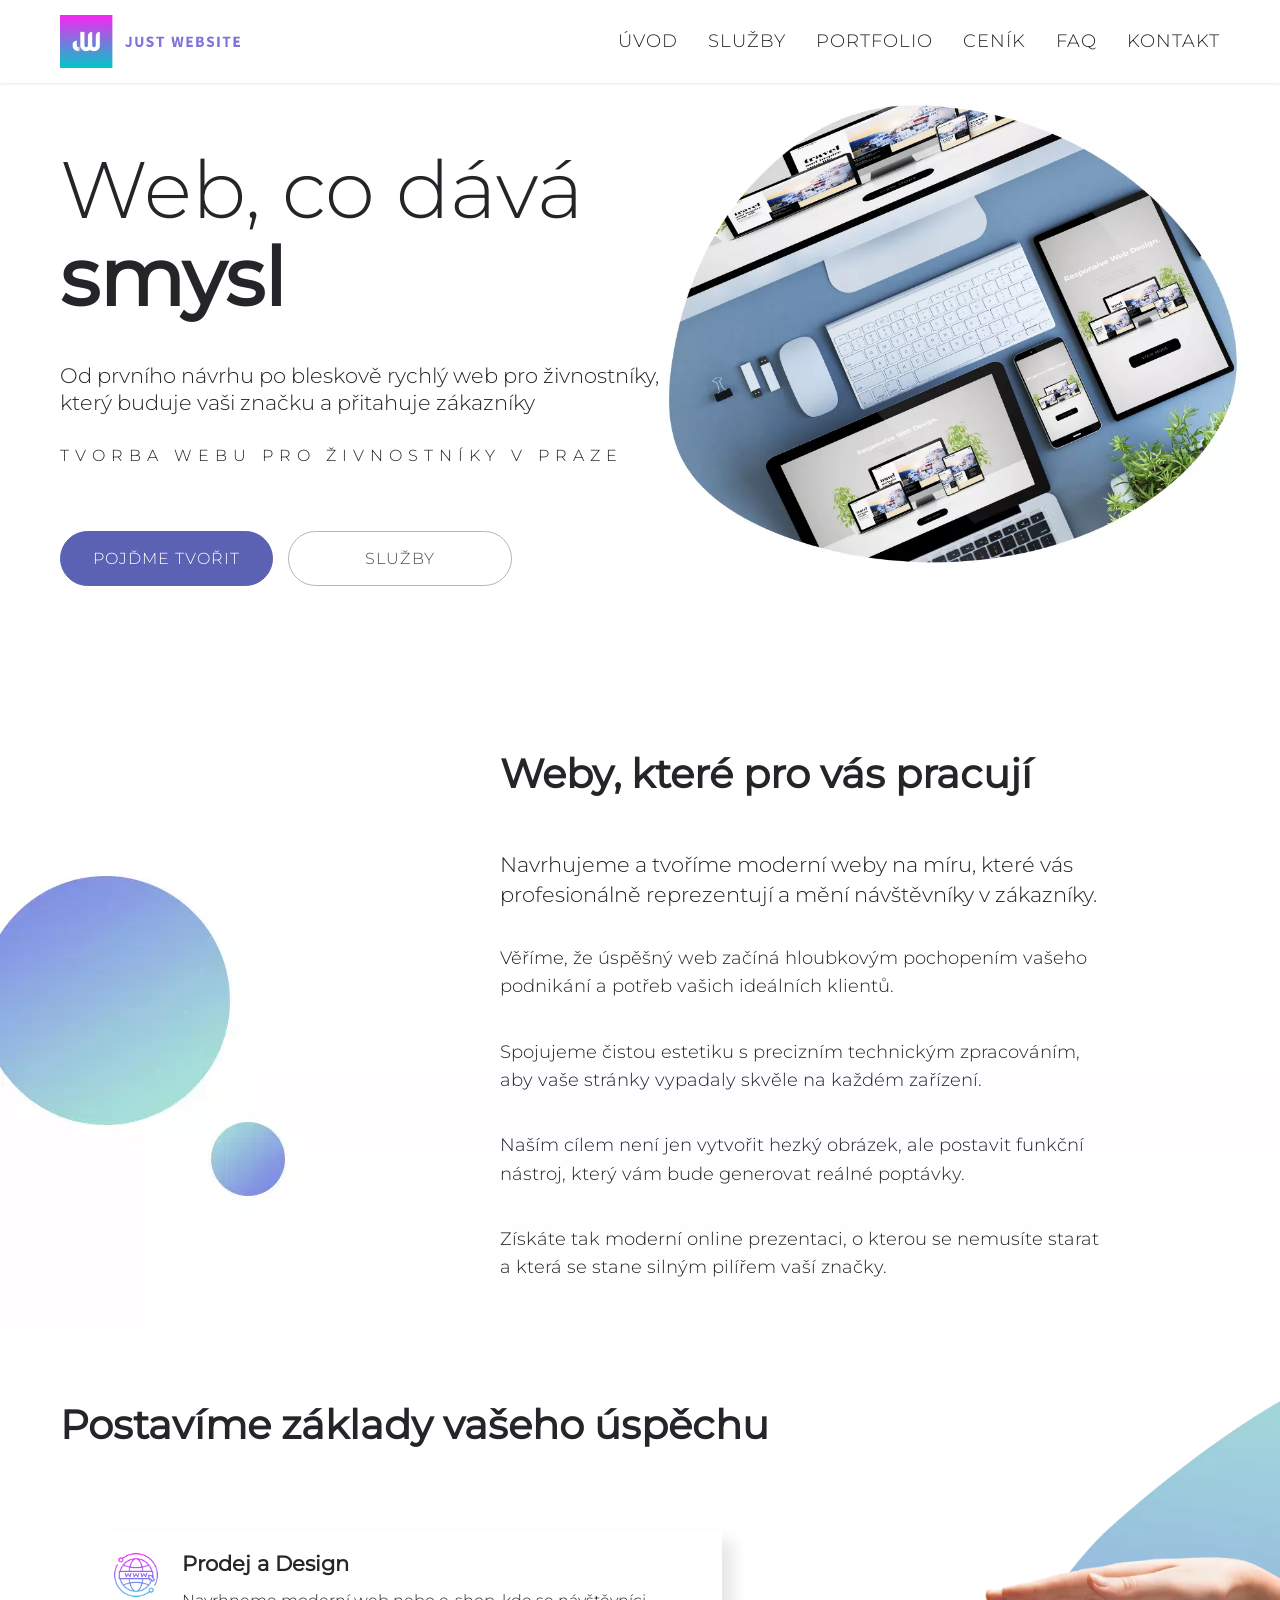
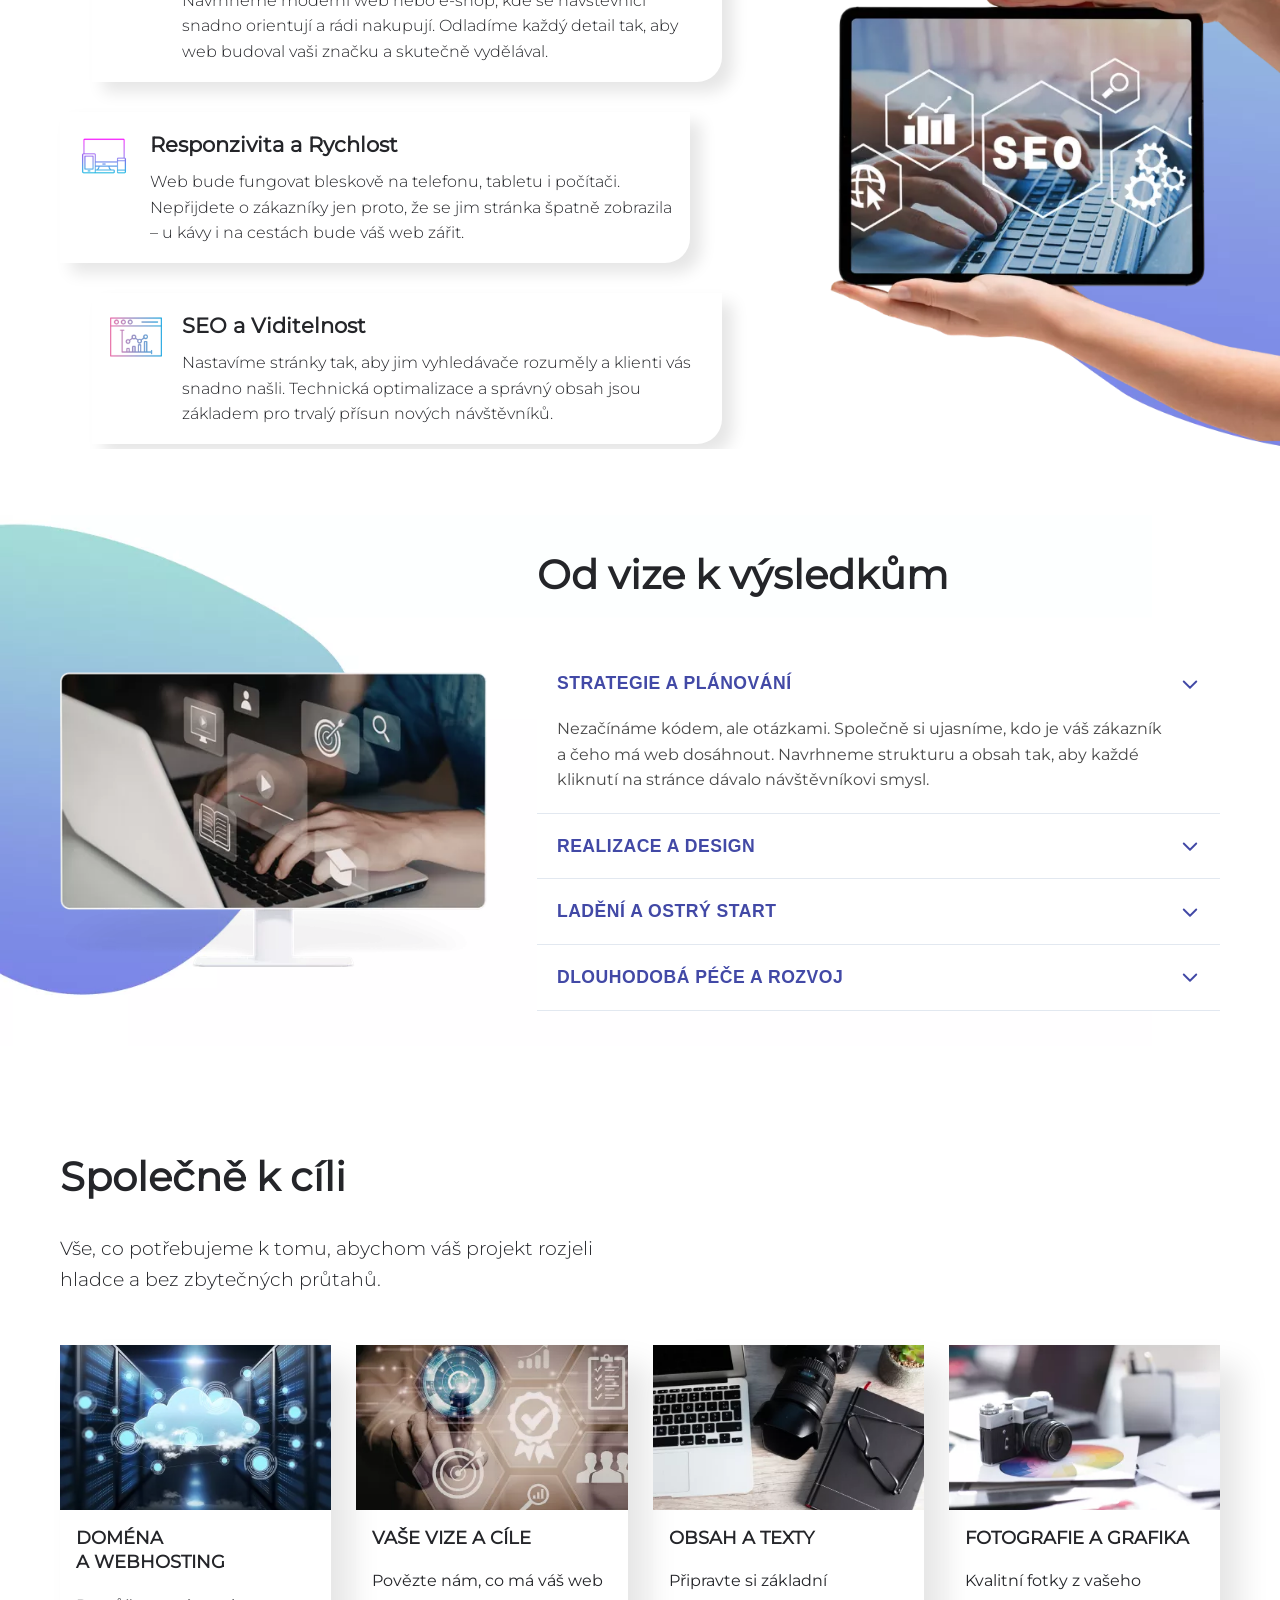
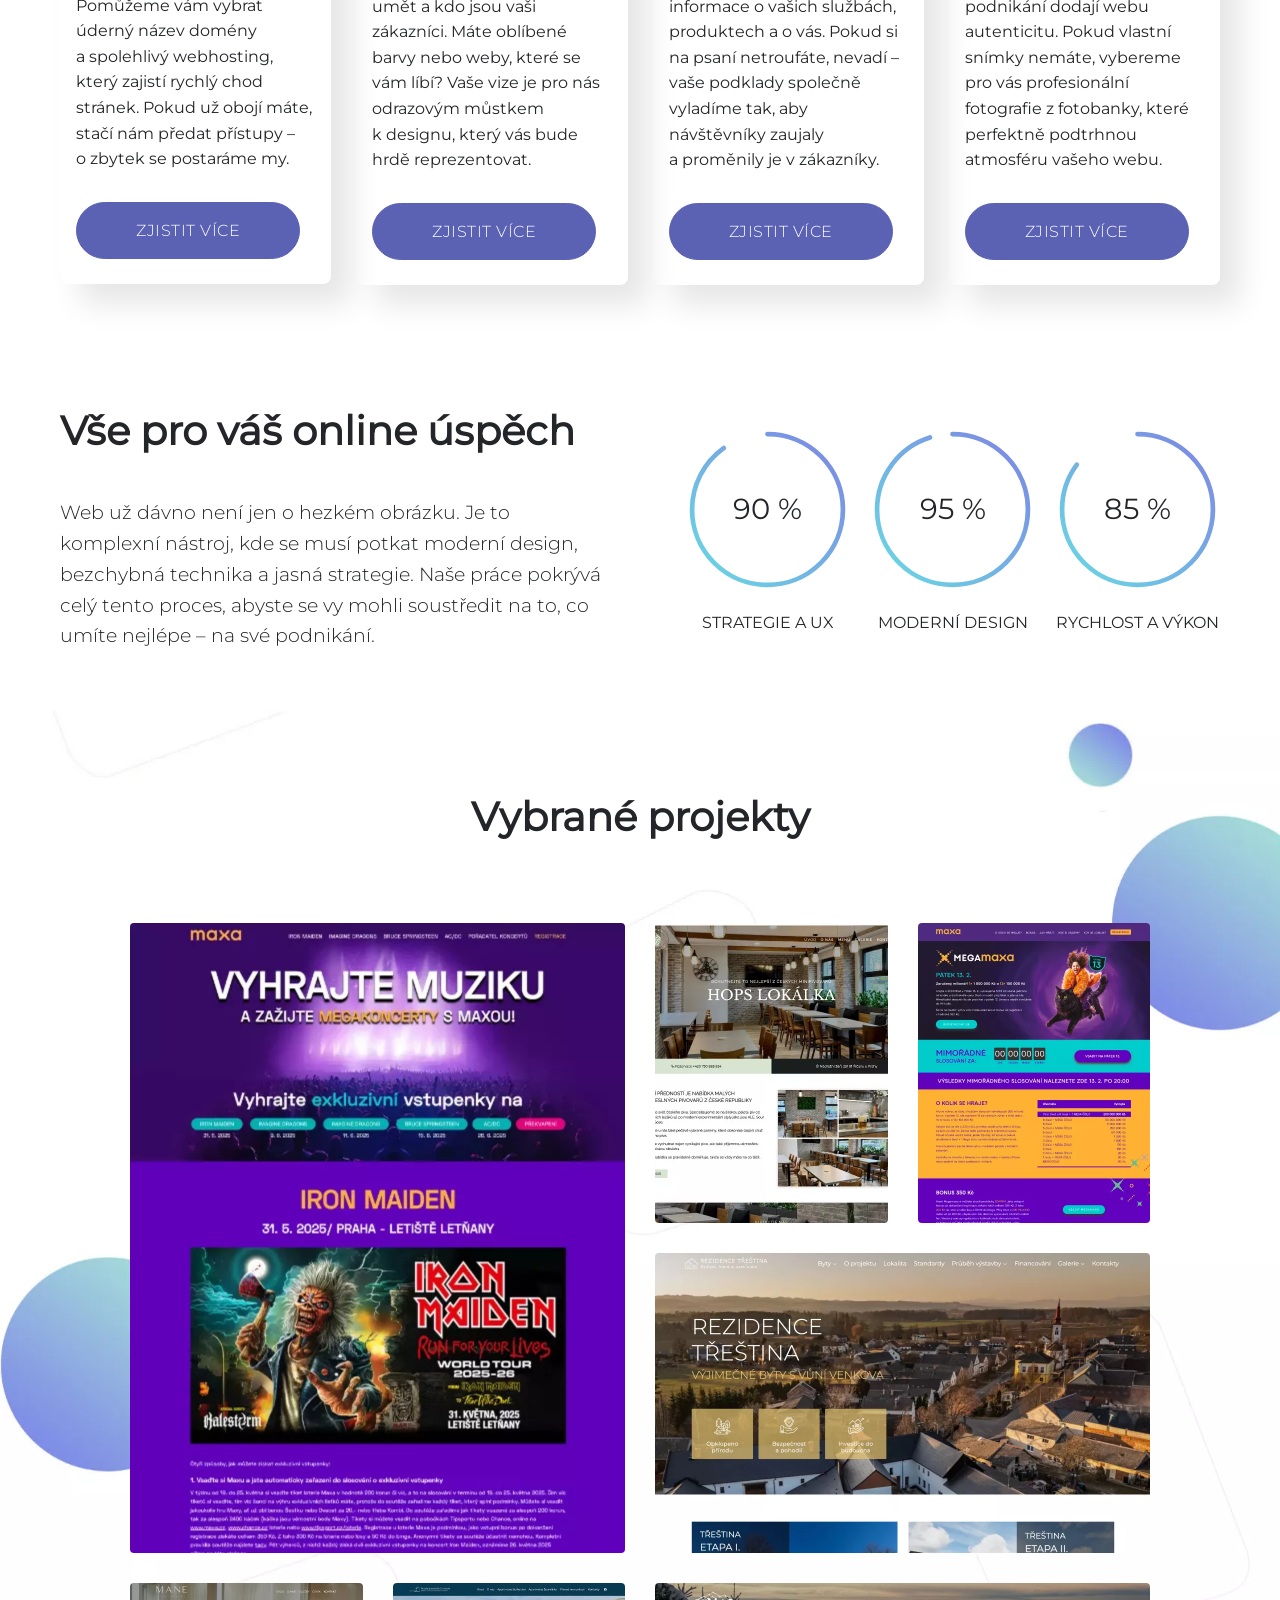
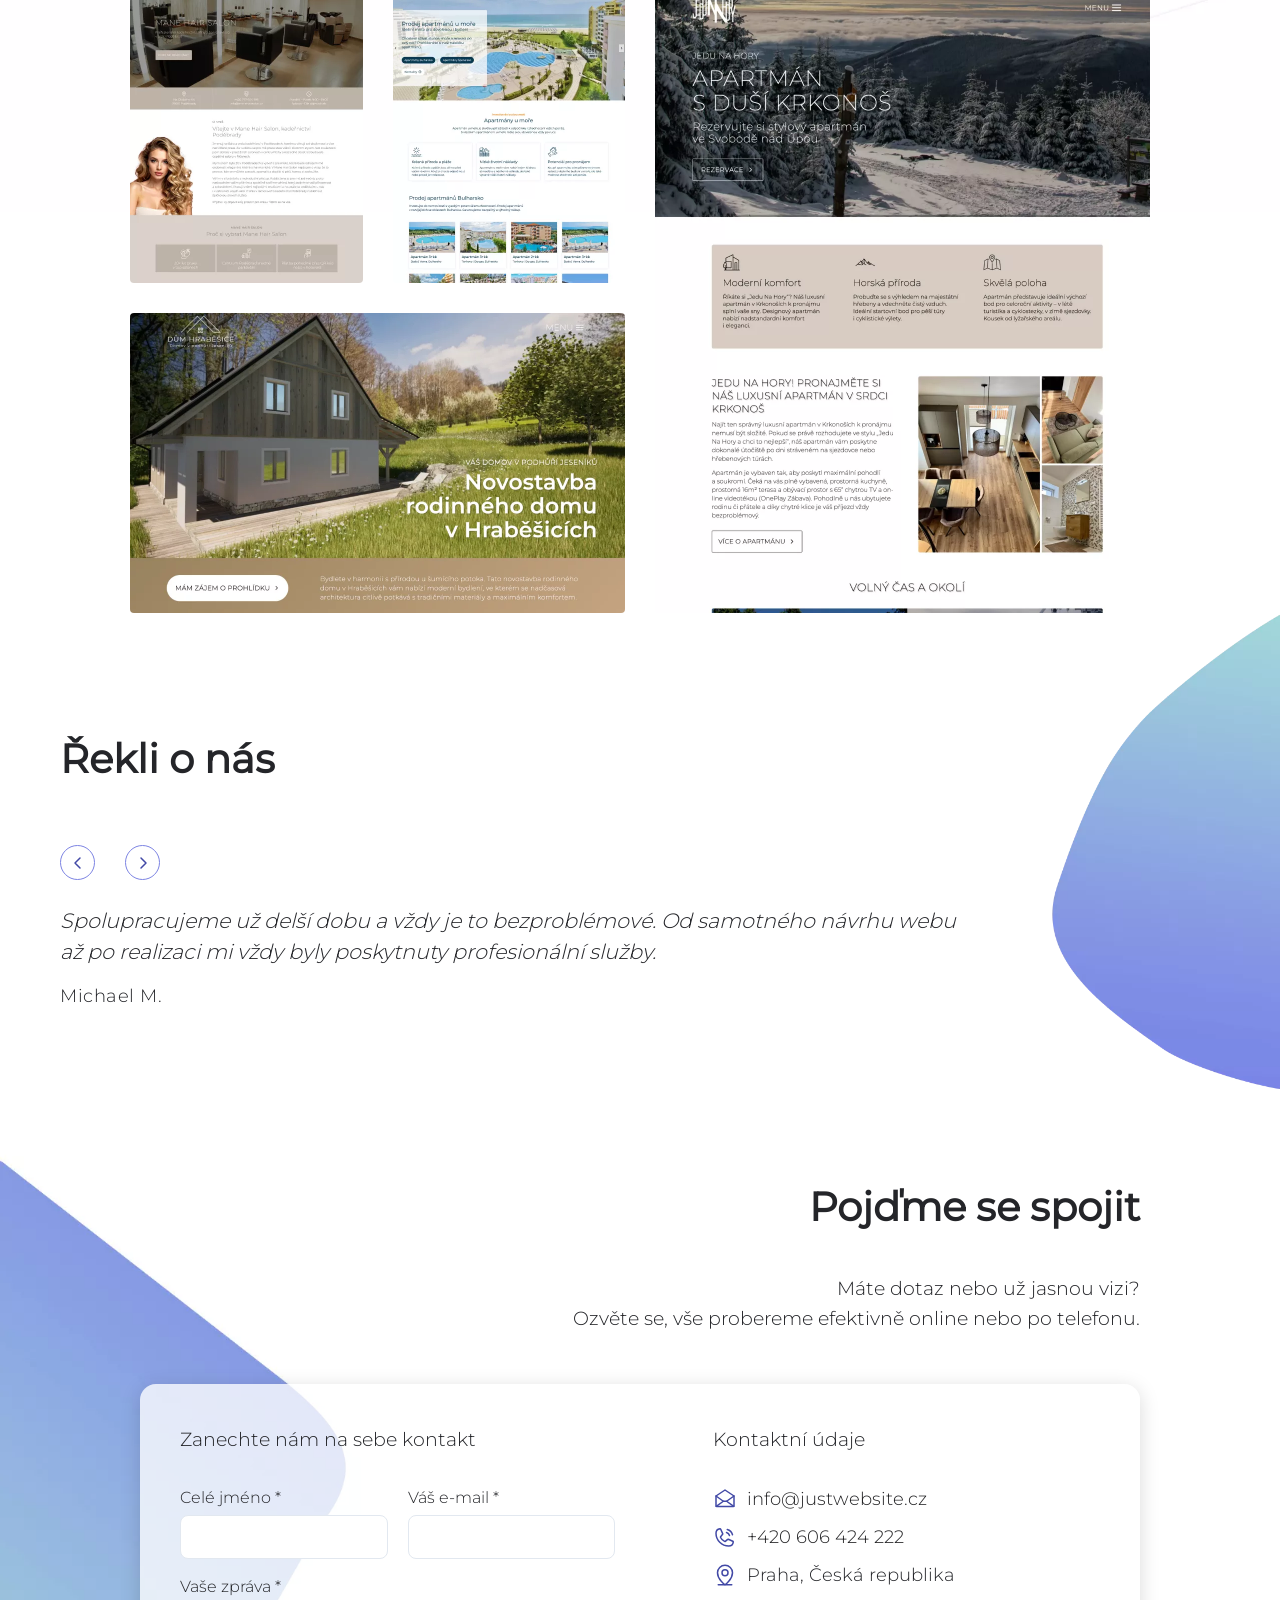
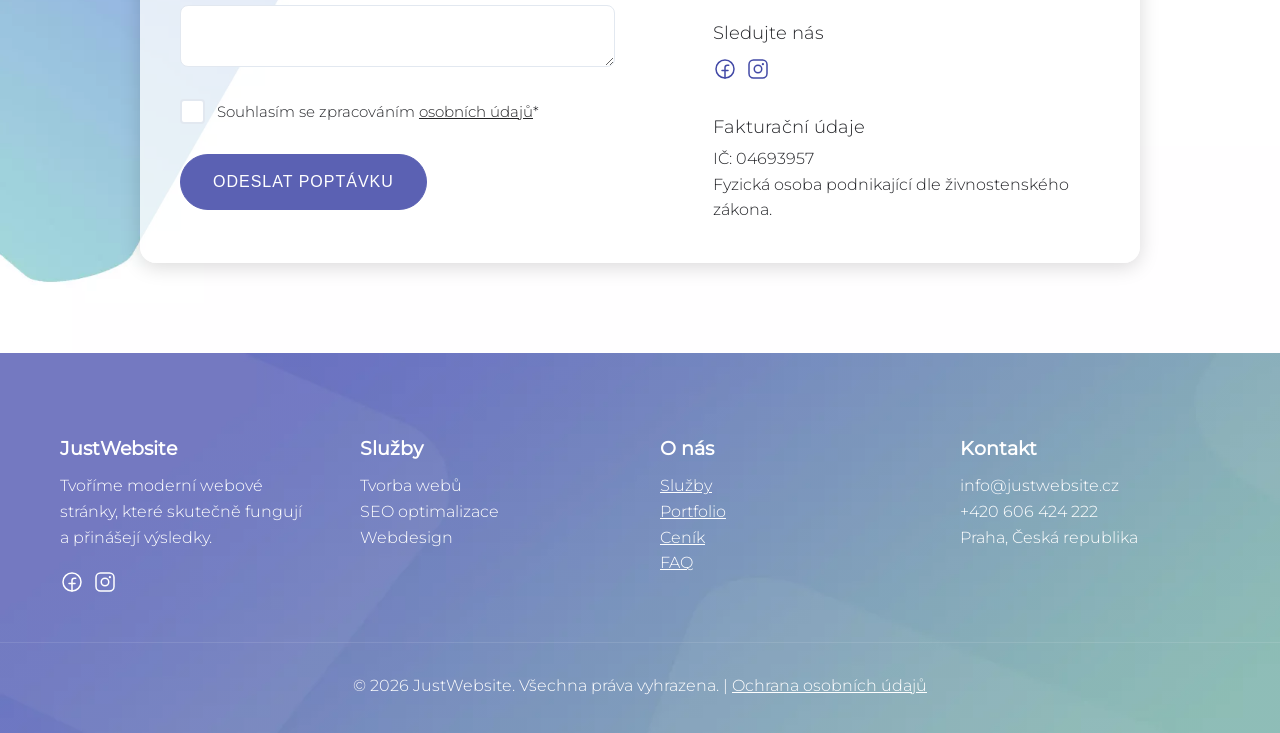
==== commit f634bc4d: "Update index.html" ====
--- a/index.html
+++ b/index.html
@@ -57,7 +57,7 @@
             <div class="hero-content">
                 <h1>Web, co dává <span class="h1-span">smysl</span></h1>
                 <p>Od prvního návrhu po bleskově rychlý web pro živnostníky, který buduje vaši značku a přitahuje zákazníky</p>
-                <p class="hero-content-text">Tvorba webu pro živnostníky v Praze</p>
+                <p class="hero-content-text">TVORBA WEBU PRO ŽIVNOSTNÍKY V&nbsp;PRAZE</p>
                 <div class="hero-buttons">
                     <a href="#kontakt" class="btn btn-primary">Pojďme tvořit</a>
                     <a href="#sluzby" class="btn btn-secondary">Služby</a>
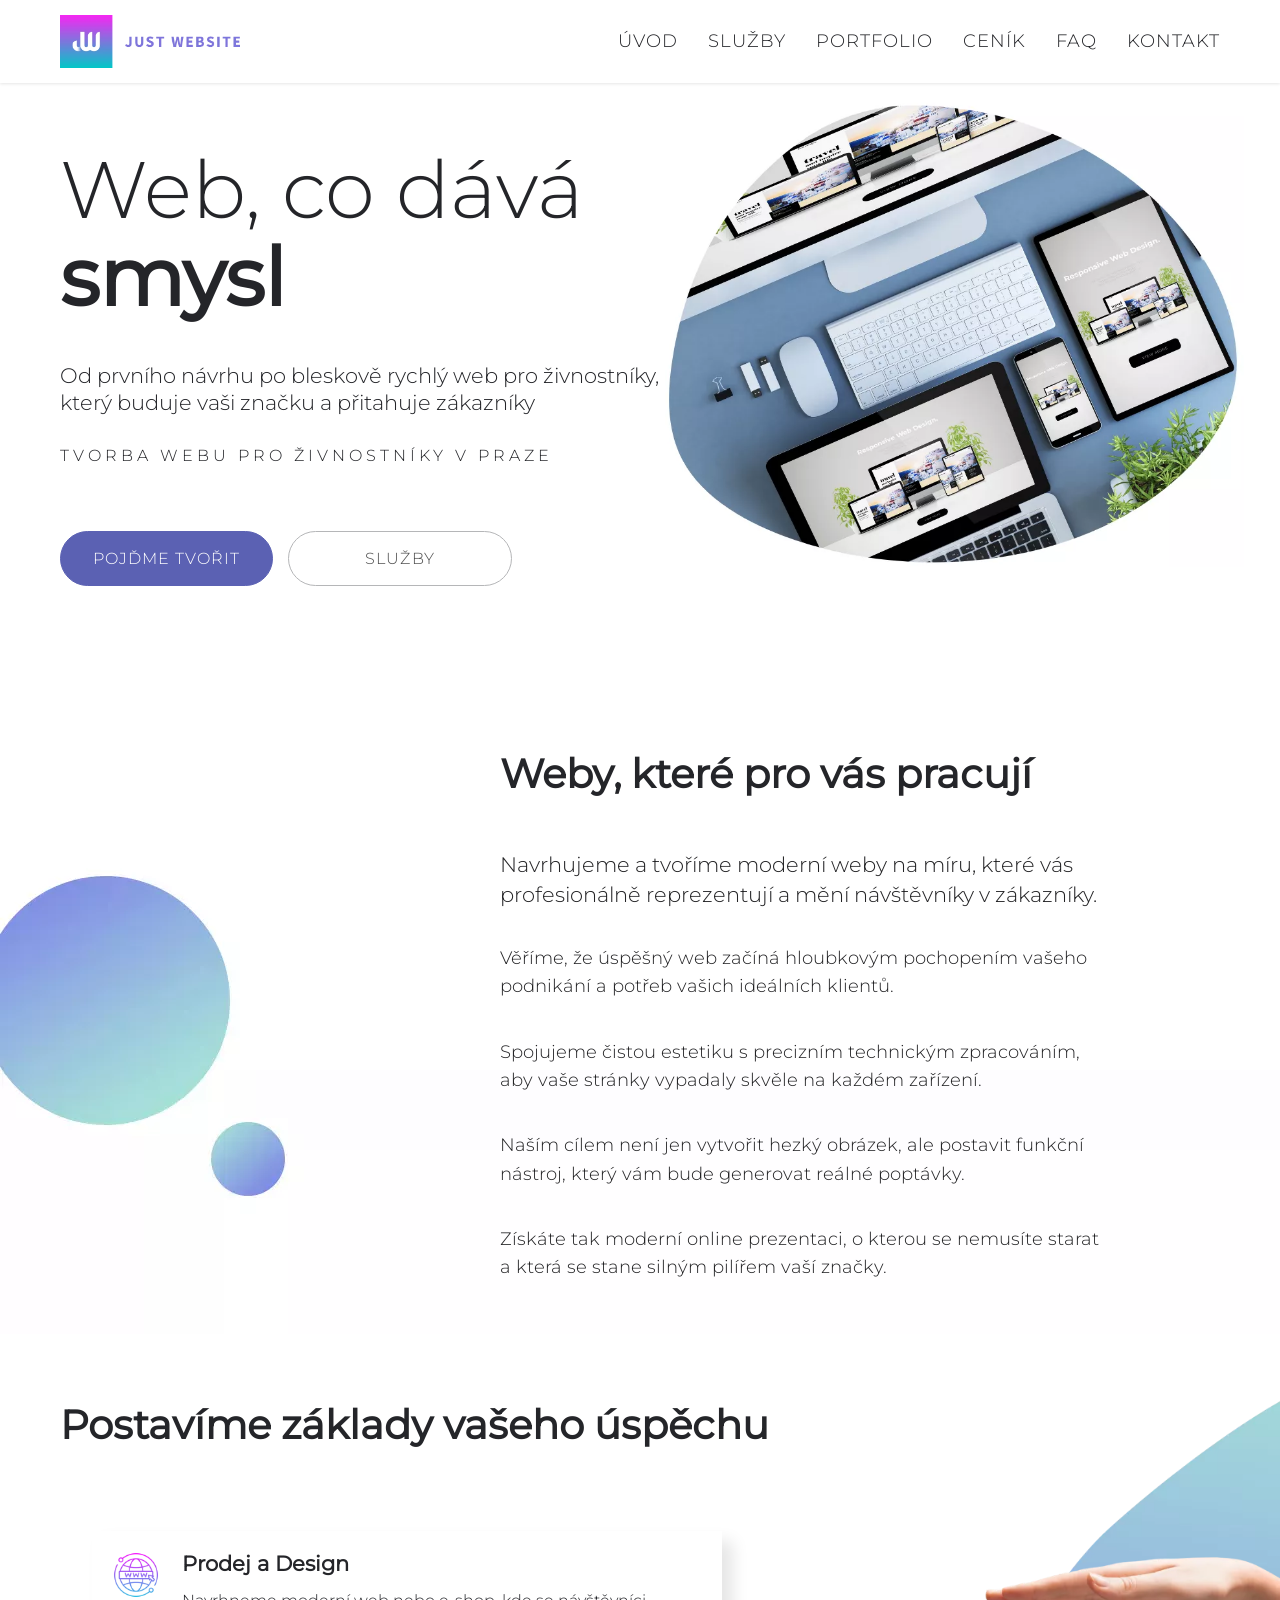
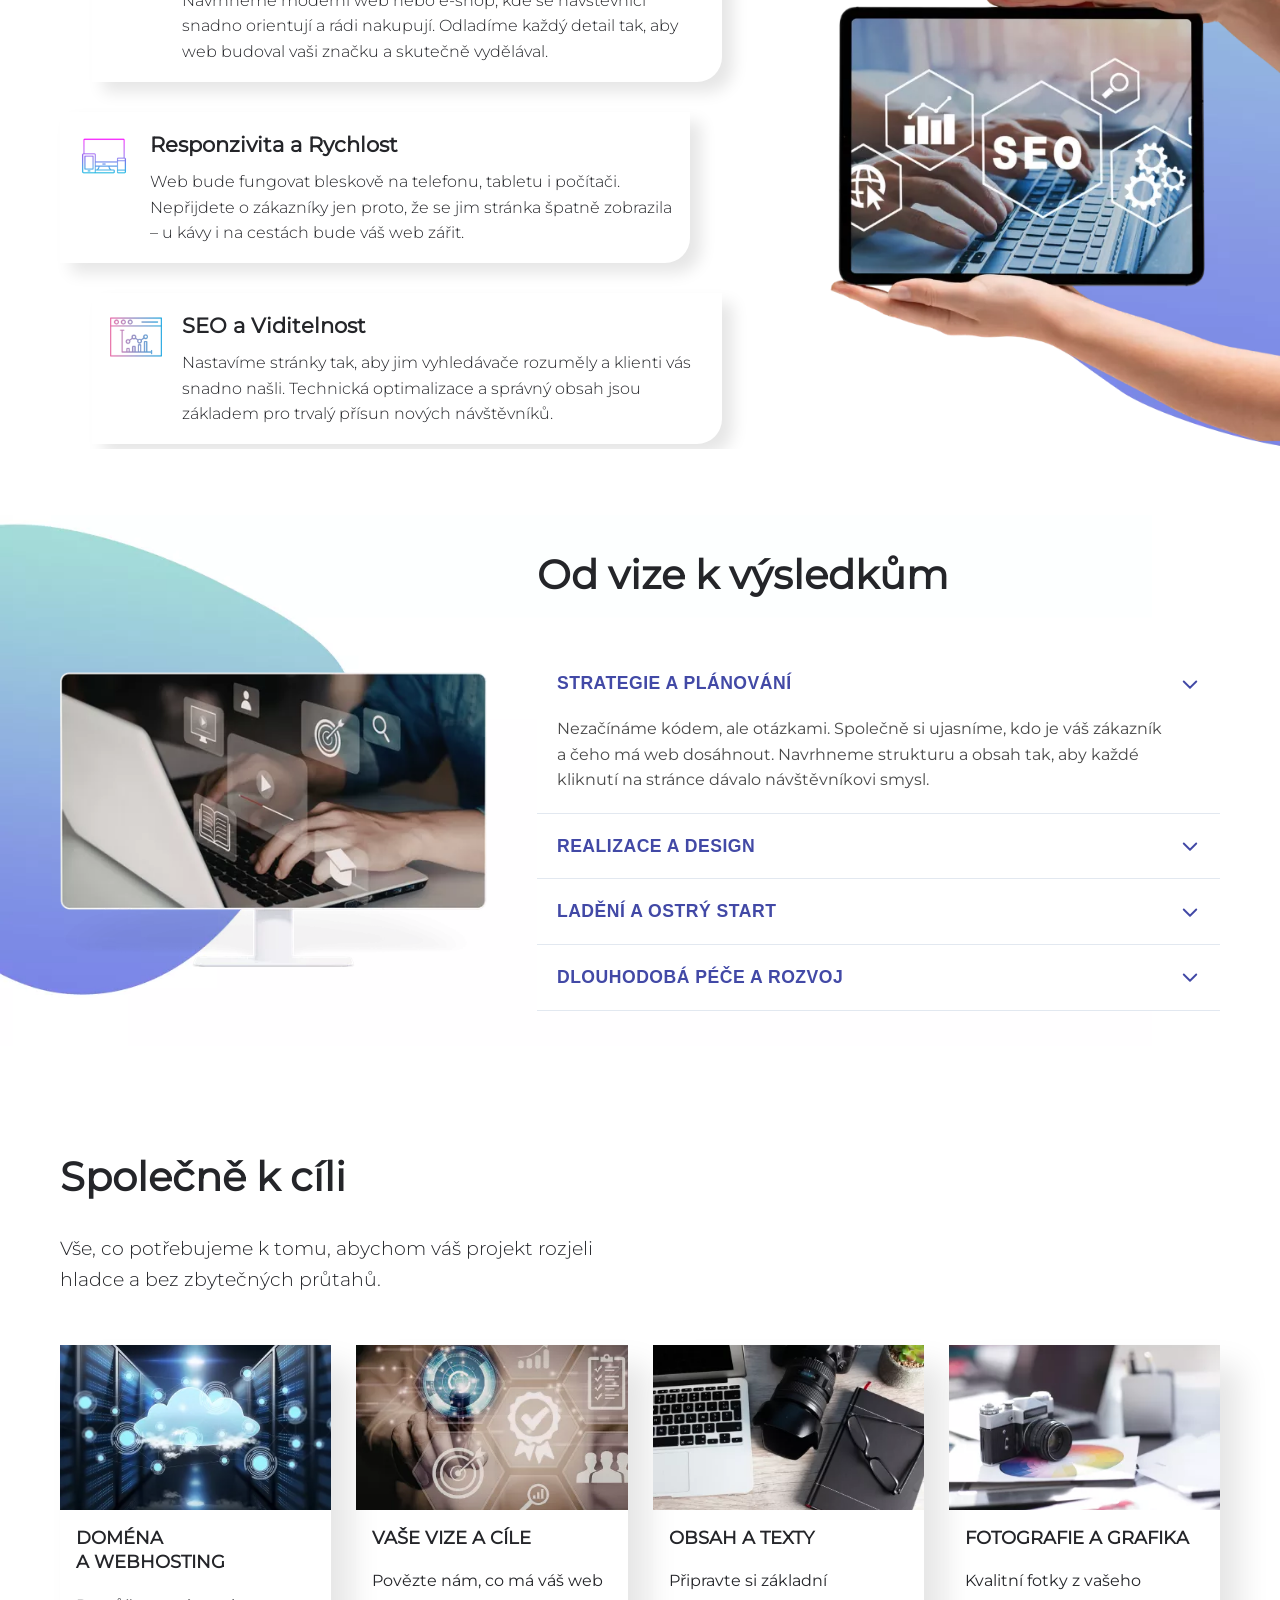
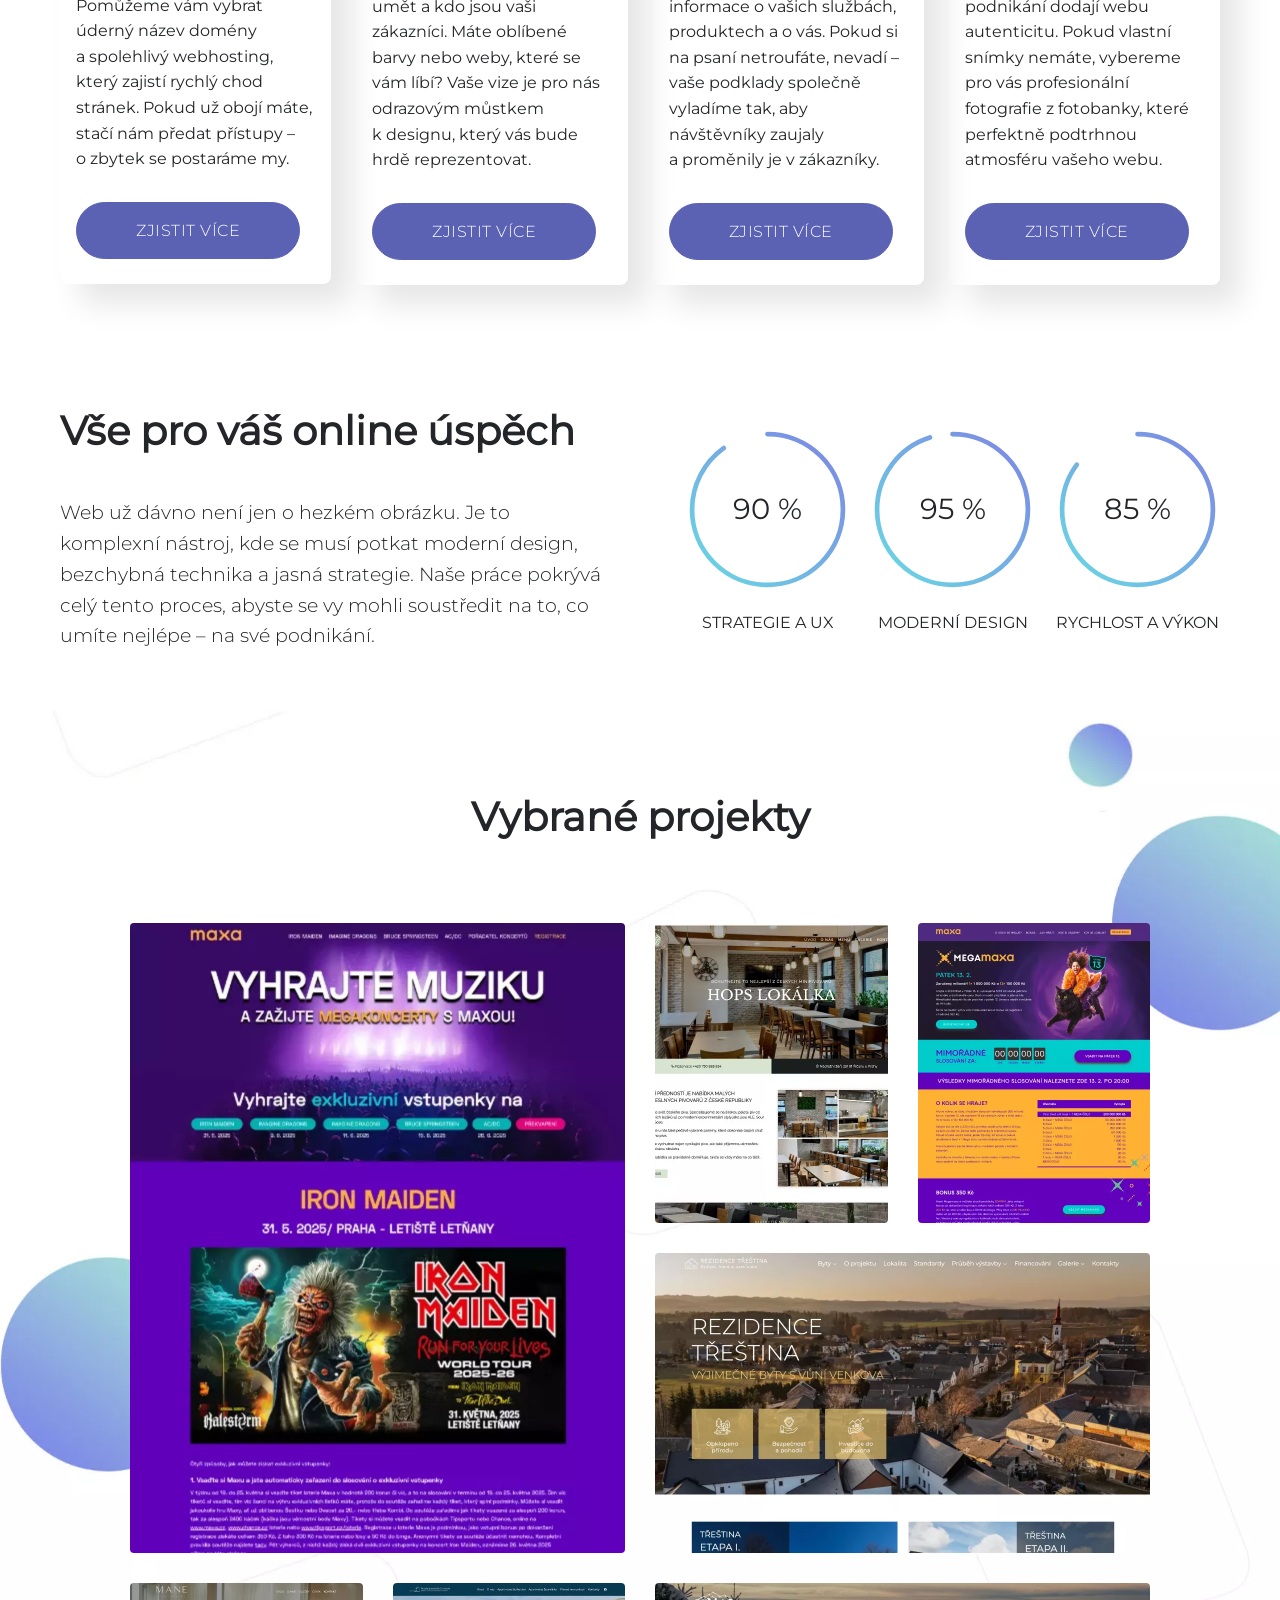
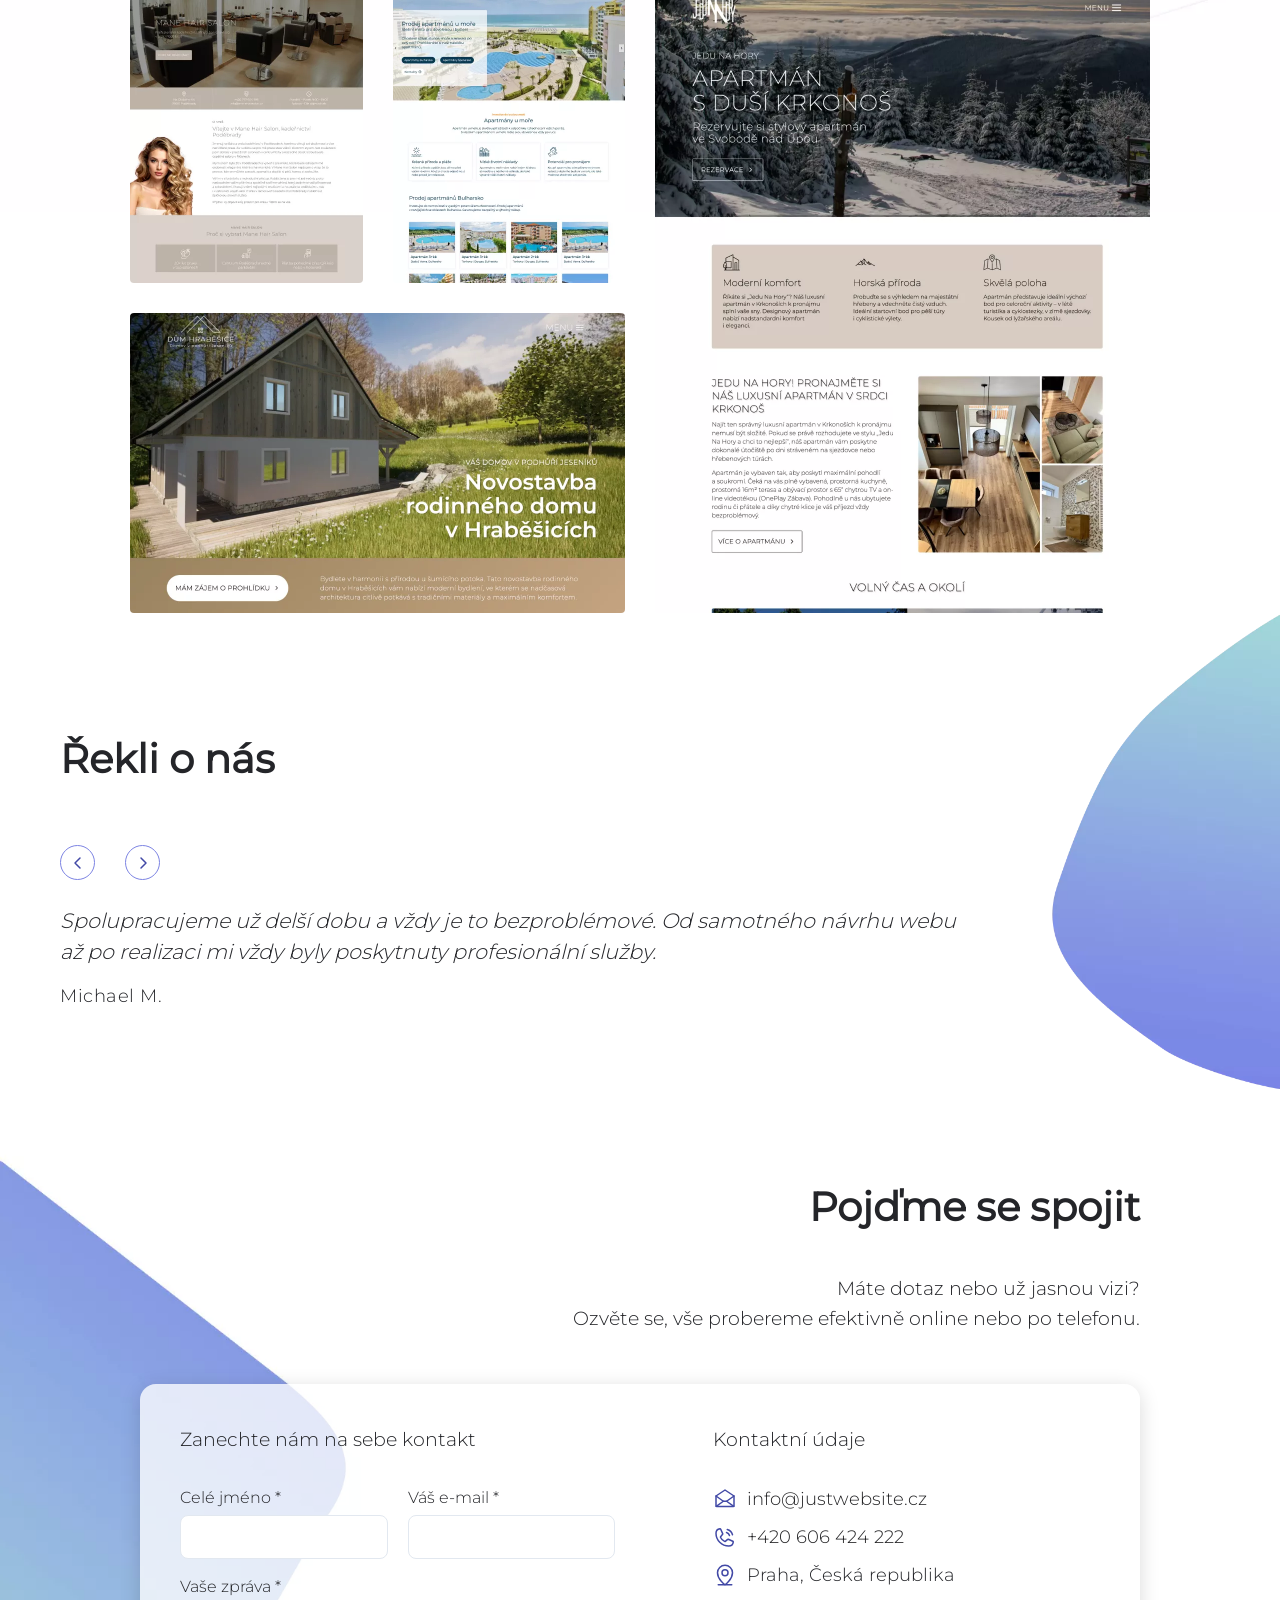
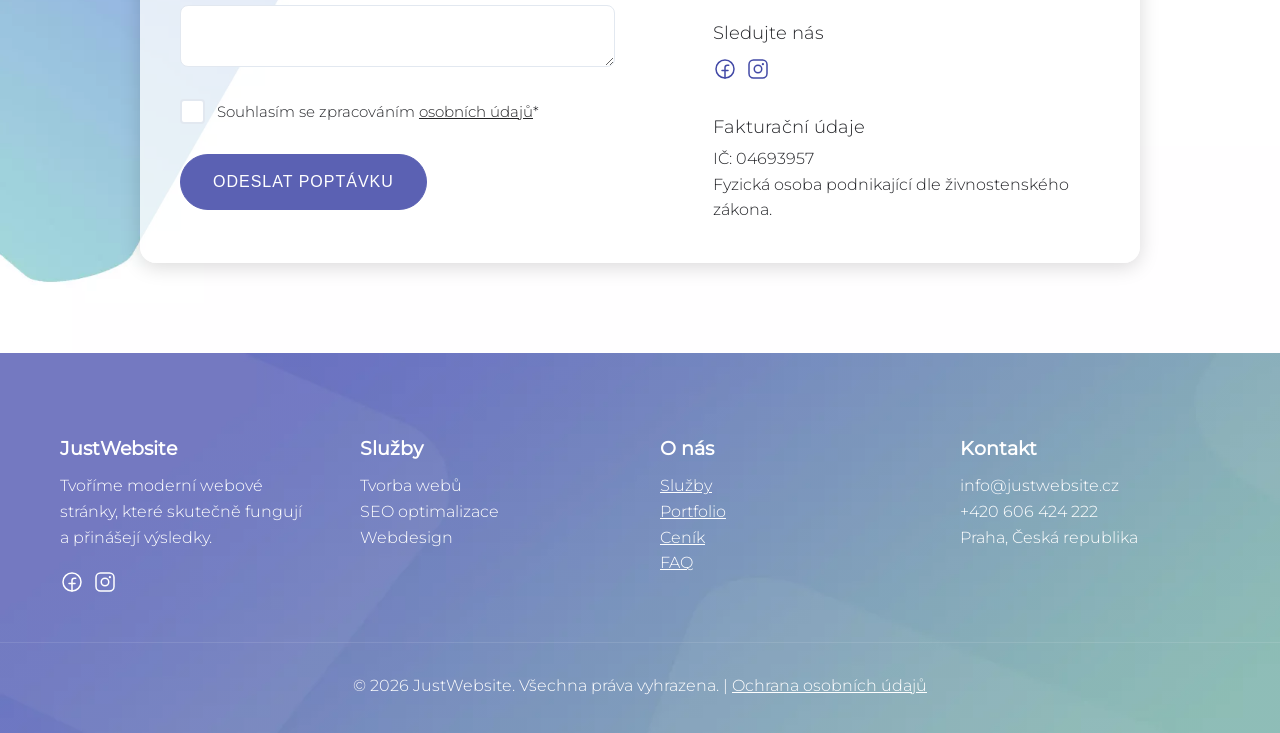
==== commit d44159b7: "Update index.html" ====
--- a/index.html
+++ b/index.html
@@ -22,7 +22,7 @@
 <link rel="preload" href="/fonts/montserrat-v31-latin_latin-ext-regular.woff2" as="font" type="font/woff2" crossorigin>
 
    <style>
-        body,html{overflow-x:hidden}.container,.nav-container{max-width:1200px;margin:0 auto}.logo,.logo img,.logo:active,.logo:focus{outline:0;border:none}.nav-menu,.navbar{position:fixed;top:0;width:100%}.nav-menu a,body{color:#242529;font-weight:300}.hero-content h1,body{font-family:Montserrat,sans-serif;font-weight:300}.btn,.btn-primary{text-align:center;text-transform:uppercase}.accordion-header,.btn,.btn-primary,.nav-menu a,.stat-label,.target-btn,.target-content h3{text-transform:uppercase}.btn,.contact-text a,.logo img,.nav-menu a,.target-btn{text-decoration:none}.form-checkbox.has-error .error-message,.form-group.has-error .error-message,.hamburger span,img,svg{display:block}.video-wrap{width:270px;height:540px;overflow:hidden;border-radius:35px;margin:0 auto}.video-mobil{width:280px;margin-left:-5px;margin-top:-5px;box-shadow:none;border:none}@font-face{font-display:swap;font-family:Montserrat;font-style:normal;font-weight:300;src:url('fonts/montserrat-v31-latin_latin-ext-300.woff2') format('woff2')}@font-face{font-display:swap;font-family:Montserrat;font-style:normal;font-weight:400;src:url('fonts/montserrat-v31-latin_latin-ext-regular.woff2') format('woff2')}*{margin:0;padding:0;box-sizing:border-box}html{scroll-behavior:smooth}body{font-size:16px;line-height:1.6;width:100%;-webkit-text-size-adjust:100%;-webkit-font-smoothing:antialiased;-moz-osx-font-smoothing:grayscale;text-rendering:optimizeLegibility}img,svg{max-width:100%;height:auto}.container{padding:0 20px;width:100%}.navbar{left:0;right:0;background:rgba(255,255,255,.95);backdrop-filter:blur(10px);box-shadow:0 1px 3px rgba(0,0,0,.1);z-index:1000;padding:15px 0}.nav-container{padding:0 20px;display:-webkit-box;display:-ms-flexbox;display:flex;-webkit-box-pack:justify;-ms-flex-pack:justify;justify-content:space-between;-webkit-box-align:center;-ms-flex-align:center;align-items:center}.hero-content,.section-text{max-width:600px}.hamburger,.hero-container{display:-webkit-box;display:-ms-flexbox}.logo a,.logo a:active,.logo a:focus{outline:0;border:none;text-decoration:none;-webkit-tap-highlight-color:transparent}.logo img{max-width:150px}.nav-menu{left:-100%;flex-direction:column;background:#fff;height:100vh;justify-content:center;gap:40px;transition:.2s ease-in-out;list-style:none}.features,section{position:relative}.nav-menu.active{padding:4em 2em 0;left:0}.nav-menu.active li{padding:0 0 15px}.nav-menu a{font-size:1.5rem}.hamburger{display:flex;-webkit-box-orient:vertical;-webkit-box-direction:normal;-ms-flex-direction:column;flex-direction:column;gap:6px;cursor:pointer;z-index:1100}.features .feature-inner,.hero-container{-webkit-box-orient:horizontal;-webkit-box-direction:normal}.hamburger span{width:28px;height:3px;background-color:#242529;transition:.3s}.hamburger.active span:first-child{-webkit-transform:translateY(9px) rotate(45deg);-ms-transform:rotate(45deg);transform:translateY(9px) rotate(45deg)}.hamburger.active span:nth-child(2){opacity:0}.hamburger.active span:nth-child(3){-webkit-transform:translateY(-9px) rotate(-45deg);-ms-transform:rotate(-45deg);transform:translateY(-9px) rotate(-45deg)}section{width:100%}.hero{background-image:linear-gradient(rgba(255,255,255,.4),rgba(255,255,255,.4)),url(img/hp-img-new-69d66a87ad1a6.webp);background-size:86%;background-position:80% 0;background-attachment:scroll;background-repeat:no-repeat;padding:0;margin:6em 0 0;overflow:hidden}.hero-container{display:flex;-ms-flex-direction:row;flex-direction:row;-webkit-box-pack:start;-ms-flex-pack:start;justify-content:flex-start;-webkit-box-align:center;-ms-flex-align:center;align-items:center;padding:25px 20px}.hero-buttons,.phone-container{display:-webkit-box;display:-ms-flexbox}.hero-content h1{text-align:left;font-size:2.5rem;line-height:1.1;margin-bottom:50px}.hero-content .h1-span{font-weight:600}.hero-content p{font-size:1.3rem;line-height:1.3;margin-bottom:30px}.btn,.btn-primary,.feature-card p{font-size:1rem;font-weight:300}.hero-content .hero-content-text{font-size:1rem;line-height:1.3;letter-spacing:6px;font-weight:300;margin-bottom:30px}.hero-buttons{display:flex;gap:15px;-ms-flex-wrap:wrap;flex-wrap:wrap;margin:4em 0 2em}.feature-card,.feature-card.left-margin{margin-left:0}.btn{padding:14px 32px;border-radius:50px;letter-spacing:1.1px;-webkit-transition:.3s;-o-transition:.3s;transition:.3s;display:inline-block;border:none;cursor:pointer}.btn-primary{background:#5b61b3;color:#fff;border:1px solid #5b61b3;line-height:1.6;letter-spacing:1px;width: 100%;}.btn.btn-primary:hover{background:#fff;color:#4e4e4e;border:1px solid #b5b6b8}.btn-secondary,.target-btn:hover{background:0 0;color:#4e4e4e;border:1px solid #b5b6b8;width: 100%}.features,.phone-section{background-attachment:scroll;background-repeat:no-repeat;overflow:hidden}.btn.btn-secondary:hover{background:#5b61b3;color:#fff;border:1px solid #5b61b3}.phone-section{background-image:url(img/od-navrhu-po-vysledky-69da418ef12e0.webp);background-size:auto;background-position:left;padding:0;min-height:1390px}.phone-section .section-text{font-size:1.3rem;line-height:1.4;font-weight:300;color:#232325;padding:0 0 15px}.features .features-title,.section-title{font-size:2rem;line-height:1.3;margin-bottom:20px}.phone-section .section-text.small{font-size:1.1rem;line-height:1.6;padding:0 0 .1em}.phone-container{display:flex;-webkit-box-orient:vertical;-webkit-box-direction:normal;-ms-flex-direction:column;flex-direction:column;-webkit-box-pack:center;-ms-flex-pack:center;justify-content:center;-webkit-box-align:center;-ms-flex-align:center;align-items:center;gap:50px}.features .feature-inner,.features-grid{display:-webkit-box;display:-ms-flexbox}.phone-image .phone-mobile{max-width:280px;width:100%;aspect-ratio:280/550}.phone-content{text-align:left}.section-title{padding:0 0 20px}.section-text{margin-bottom:20px;font-size:1.1rem;color:#4a4a4a}.features{background-image:url(img/section-bg-2-69d8a95273018.webp);background-size:contain;background-position:right;padding:0 0 1em}.features .feature-inner{display:flex;-ms-flex-direction:row;flex-direction:row;-webkit-box-pack:justify;-ms-flex-pack:justify;justify-content:space-between;-webkit-box-align:center;-ms-flex-align:center;align-items:center;gap:100px}.feature-card,.features-grid{-ms-flex-direction:column;-webkit-box-orient:vertical;-webkit-box-direction:normal}.features .feature-tablet-image img{width:100%;max-width:325px}.features .features-title{max-width:1100px;padding:30px 0 0}.features-grid{display:flex;flex-direction:column;gap:30px;max-width:900px;padding:20px 0 0}.feature-tablet-image{display:none;position:absolute;right:0;bottom:0}.feature-icon img{width:100%;max-width:60px}.feature-card p{line-height:1.6;font-style:normal;max-width:600px}.feature-card h3{font-size:1.3rem;line-height:1.4;font-weight:600;padding:0 0 10px}.feature-card{display:-webkit-box;display:-ms-flexbox;display:flex;flex-direction:column;-webkit-box-pack:start;-ms-flex-pack:start;justify-content:flex-start;-webkit-box-align:start;-ms-flex-align:start;align-items:flex-start;gap:20px;-webkit-box-shadow:11px 10px 16px 0 rgba(0,0,0,.1);box-shadow:11px 10px 16px 0 rgba(0,0,0,.1);border-bottom-right-radius:25px;background:#fff;padding:1.1em;max-width:630px}.gallery-grid,.testimonials-grid{display:-ms-grid;display:grid;grid-template-columns:repeat(auto-fit,minmax(280px,1fr));gap:30px;max-width:1200px;margin:0 auto;padding:0 20px}.accordion-header,.monitor-container{display:-webkit-box;display:-ms-flexbox}.monitor-section{background-image:url(img/od-vize-k-vysledkum-pozadi-69da47ae7400a.webp);background-size:90%;background-position:left;background-attachment:scroll;background-repeat:no-repeat;padding:50px 0 40px;overflow:hidden}.monitor-container{display:flex;-webkit-box-orient:vertical;-webkit-box-direction:normal;-ms-flex-direction:column;flex-direction:column;-webkit-box-pack:justify;-ms-flex-pack:justify;justify-content:space-between;-webkit-box-align:center;-ms-flex-align:center;align-items:center;gap:50px}.accordion{min-height:100%;max-width:800px;margin:20px auto 0}.accordion-item{border-bottom:1px solid #e2e8f0}.accordion-header{width:100%;padding:25px 15px;background:#fff;border:none;display:flex;-webkit-box-pack:justify;-ms-flex-pack:justify;justify-content:space-between;-webkit-box-align:center;-ms-flex-align:center;align-items:center;cursor:pointer;color:#4249a6;font-size:1.1rem;font-weight:600;line-height:1.4;letter-spacing:.5px;-webkit-transition:background .3s;-o-transition:background .3s;transition:background .3s;text-align:left}.target-content,.target-grid{display:-webkit-box;display:-ms-flexbox;-ms-flex-direction:column;-webkit-box-orient:vertical}.footer-bottom,.gallery-title,.stat-item,.target-btn{text-align:center}.accordion-header:hover{background-color:#f8fafc}.accordion-header i{-webkit-transition:-webkit-transform .3s;transition:transform .3s;-o-transition:transform .3s;transition:transform .3s,-webkit-transform .3s;font-size:.9rem;color:#7d84e3}.accordion-item.active .accordion-header i{-webkit-transform:rotate(180deg);-ms-transform:rotate(180deg);transform:rotate(180deg)}.accordion-content{max-height:0;overflow:hidden;-webkit-transition:max-height .3s ease-out;-o-transition:max-height .3s ease-out;transition:max-height .3s ease-out;background-color:#fff;padding:0}.accordion-content p{font-weight:400;padding:0 20px 20px;color:#4a4a4a;line-height:1.6;margin:0}.accordion-item.active .accordion-content{max-height:300px;-webkit-transition:max-height 1s ease-in-out;-o-transition:max-height 1s ease-in-out;transition:max-height 1s ease-in-out}.contact-details,.social-links,.target{padding:0}.target-card{-webkit-box-shadow:20px 20px 30px 0 rgba(0,0,0,.1);box-shadow:20px 20px 30px 0 rgba(0,0,0,.1);border-radius:8px;padding:0 0 25px;width:100%}.target-title{font-size:2rem;line-height:1.3;margin-bottom:30px}.target-subtitle{font-size:1.2rem;line-height:1.6;font-weight:300;max-width:600px}.target-grid{display:flex;-webkit-box-direction:normal;flex-direction:column;-webkit-box-pack:start;-ms-flex-pack:start;justify-content:flex-start;-webkit-box-align:start;-ms-flex-align:start;align-items:flex-start;gap:25px;padding:50px 0 0}.target-card img{object-fit:cover;width:100%;height:165px}.target-content{display:flex;-webkit-box-direction:normal;flex-direction:column;-webkit-box-pack:justify;-ms-flex-pack:justify;justify-content:space-between;-webkit-box-align:start;-ms-flex-align:start;align-items:flex-start;padding:1em 1em 0;min-height:100%}.stats-grid,.stats-inner{display:-webkit-box;display:-ms-flexbox;-webkit-box-direction:normal}.target-content h3{font-size:1.1rem;line-height:1.4;font-style:normal;padding:0 0 1em}.target-btn,.target-content p{font-size:1rem;line-height:1.6}.target-content p{font-weight:400;padding:0 0 30px}.target-btn{color:#fff;background:#5b61b3;border-radius:50px;letter-spacing:.5px;font-weight:300;border: 1px solid #5b61b3;border-width:1px;padding:15px 20px;transition:.3s;width:100%}.portfolio-gallery,.testimonials{background-size:contain;background-position:right top}.stats{padding:80px 0 60px}.stats-inner{display:flex;-webkit-box-orient:vertical;-ms-flex-direction:column;flex-direction:column;-webkit-box-pack:justify;-ms-flex-pack:justify;justify-content:space-between;-webkit-box-align:center;-ms-flex-align:center;align-items:center;gap:40px}.stats-title{font-size:2rem;line-height:1.3;padding:0 0 1em}.stats-subtitle{font-size:1.2rem;line-height:1.6;font-weight:300}.contact-info,.stats-content,.stats-grid{width:100%}.stats-grid{display:flex;-webkit-box-orient:horizontal;-ms-flex-direction:row;flex-direction:row;-webkit-box-pack:center;-ms-flex-pack:center;justify-content:center;-webkit-box-align:center;-ms-flex-align:center;align-items:center;gap:15px}.circle-container{position:relative;display:-webkit-box;display:-ms-flexbox;display:flex;-webkit-box-pack:center;-ms-flex-pack:center;justify-content:center;-webkit-box-align:center;-ms-flex-align:center;align-items:center;margin-bottom:15px}.stat-number{position:absolute;font-size:1.4rem;font-weight:400}.progress-ring{width:90px;height:90px}.progress-ring .circle-bar{-webkit-transition:stroke-dashoffset 1.5s ease-in-out;-o-transition:stroke-dashoffset 1.5s ease-in-out;transition:stroke-dashoffset 1.5s ease-in-out;-webkit-transform:rotate(-90deg);-ms-transform:rotate(-90deg);transform:rotate(-90deg);-webkit-transform-origin:50% 50%;-ms-transform-origin:50% 50%;transform-origin:50% 50%;stroke-dasharray:502.6;stroke-dashoffset:502.6}.stat-item{width:30%}.stat-label{font-size:1rem;font-weight:400;line-height:1.4}.portfolio-gallery{background-image:url("img/section-bg-6-1-69d8b41144e08.webp");background-attachment:scroll;background-repeat:no-repeat;padding:80px 0 0;overflow:hidden}.gallery-title{font-size:2rem;line-height:1.3}.gallery-container{padding:80px 0 0;margin:0 auto}.gallery-grid{display:-ms-grid;display:grid;-ms-grid-columns:1fr;grid-template-columns:1fr;grid-auto-rows:auto;gap:1px}.slider-nav,.testimonials-track{display:-webkit-box;display:-ms-flexbox}.gallery-item{position:relative;overflow:hidden;border-radius:4px}.gallery-item img{width:100%;height:auto;object-fit:cover;transition:transform .5s;display:block;margin-bottom:15px}.gallery-item:hover img{-webkit-transform:scale(1.05);-ms-transform:scale(1.05);transform:scale(1.05)}.gallery-item.w-2{-ms-grid-column-span:1;grid-column:span 1}.gallery-item.h-2{-ms-grid-row-span:2;grid-row:span 2}.testimonials{background-image:url("img/section-bg-2-69d8a95273018.webp");background-attachment:scroll;background-repeat:no-repeat;padding:0 0 80px;overflow:hidden}.contact,.footer{background-size:cover;background-position:left center;background-attachment:scroll;background-repeat:no-repeat;overflow:hidden}.testimonials-title{font-size:2rem;line-height:1.3;padding:1.5em 0 1em}.testimonials-container{max-width:900px;margin:0}.testimonials-slider{position:relative;min-height:250px}.testimonial-slide.active{opacity:1;visibility:visible;position:relative;transform:translateY(0)}.quote-icon{font-size:80px;color:#69dae3;line-height:1;margin-bottom:-20px;font-family:serif}.testimonial-text{font-size:1.3rem;line-height:1.5;color:#242529;font-weight:300;margin-bottom:15px;font-style:italic}.author-info{font-weight:300;font-size:1.1rem;color:#242529;letter-spacing:.5px}.testimonials-viewport{overflow:hidden;width:100%}.testimonials-track{display:flex;-webkit-transition:-webkit-transform .6s cubic-bezier(.45, 0, .55, 1);transition:transform .6s cubic-bezier(.45, 0, .55, 1);-o-transition:transform .6s cubic-bezier(.45, 0, .55, 1);transition:transform .6s cubic-bezier(.45, 0, .55, 1),-webkit-transform .6s cubic-bezier(.45, 0, .55, 1);width:100%}.testimonial-slide{-webkit-box-flex:0;-ms-flex:0 0 100%;flex:0 0 100%;width:100%;opacity:1;visibility:visible}.slider-nav{display:flex;gap:30px;margin:20px 0 25px}.contact-container,.contact-item,.slider-nav button{display:-webkit-box;display:-ms-flexbox}.slider-nav button{background:0 0;border:1px solid #7d84e3;width:35px;height:35px;border-radius:50%;cursor:pointer;display:flex;-webkit-box-align:center;-ms-flex-align:center;align-items:center;-webkit-box-pack:center;-ms-flex-pack:center;justify-content:center;-webkit-transition:.3s;-o-transition:.3s;transition:.3s;color:#7d84e3}.slider-nav button:hover{background-color:#7d84e3;color:#fff;border-color:#7d84e3}.contact{background-image:url("img/section-bg-7-69d8cd541f0c0-1.webp");padding:0 0 3em}.contact-container{display:flex;-webkit-box-orient:vertical;-webkit-box-direction:reverse;-ms-flex-direction:column-reverse;flex-direction:column-reverse;-webkit-box-pack:center;-ms-flex-pack:center;justify-content:center;-webkit-box-align:start;-ms-flex-align:start;align-items:flex-start;gap:50px;background-color:#ffffffc4;border-radius:16px;-webkit-box-shadow:0 4px 20px rgb(0 0 0 / 15%);box-shadow:0 4px 20px rgb(0 0 0 / 15%);padding:20px}.contact-form{padding:0;width:100%}.form-group{margin-bottom:15px}.form-group input,.form-group textarea{font-size:1rem;font-weight:300;width:100%;padding:12px;border:1px solid #e2e8f0;border-radius:8px;margin-top:5px}.contact-title-inner{padding:0 0 50px}.contact-title-inner h2{font-size:2rem;line-height:1.3;text-align:left;padding:0 0 1em}.contact-title-inner .right{font-size:1.2rem;line-height:1.6;font-weight:300;text-align:left}.contact-details p,.contact-form-title p{font-size:1.2rem;line-height:1.6;font-weight:300;padding:0 0 30px}.contact-item{display:flex;-webkit-box-orient:horizontal;-webkit-box-direction:normal;-ms-flex-direction:row;flex-direction:row;-webkit-box-pack:start;-ms-flex-pack:start;justify-content:flex-start;-webkit-box-align:center;-ms-flex-align:center;align-items:center;gap:10px;padding:0 0 10px}.footer-container,.form-row{-ms-flex-direction:column;-webkit-box-orient:vertical;-webkit-box-direction:normal}.contact-text{font-size:1.1rem;line-height:1.6;font-weight:300}.contact-text a{color:#232325;font-size:1.1rem;line-height:1.6;font-weight:300}.contact-icon .fa-solid,.fas{color:#7e83df;font-size:1.1rem}.contact-icon .fa-solid,.fas:hover{color:#fff}.social-links a{display: inline-block;font-size:1.3rem;color:#7e83df;padding:0 5px 0 0}.social-links p{font-size:1.1rem;line-height:1.6;font-weight:300;padding:20px 0 10px}.billing-data{padding:1.5em 0 0}.billing-data .billing-data-title{font-size:1.1rem;font-weight:300;line-height:1.6;padding:0 0 5px}.billing-data p{font-size:1rem;font-weight:300;line-height:1.6;padding:0}.form-checkbox label,.form-group input,.form-group label{font-size:1rem;font-weight:300}.form-checkbox .error-message,.form-group .error-message{font-size:1rem;color:#c8280c}.contact-form .success-message{font-size:1rem;color:#2f7d00;padding:30px 0 0}.form-row{display:-webkit-box;display:-ms-flexbox;display:flex;flex-direction:column;gap:20px;width:100%}.form-row .form-group{-webkit-box-flex:1;-ms-flex:1;flex:1}.error-message{display:none}.success-message{display:none;margin-top:20px;padding:15px;color:#134e4a}.footer-container,.form-checkbox{display:-webkit-box;display:-ms-flexbox}.form-group.has-error input,.form-group.has-error textarea{border-color:#c8280c}.form-checkbox{display:flex;-webkit-box-align:center;-ms-flex-align:center;align-items:center;gap:12px;margin:25px 0 30px;cursor:pointer}.form-checkbox input[type=checkbox]{-moz-appearance:none;appearance:none;-webkit-appearance:none;display:-ms-grid;display:grid;place-content:center;width:25px;height:25px;border:2px solid #e2e8f0;border-radius:4px;background-color:#fff;cursor:pointer;-webkit-transition:.2s;-o-transition:.2s;transition:.2s;margin:0}.form-checkbox input[type=checkbox]:checked{background-color:#69dae3;border-color:#69dae3}.form-checkbox input[type=checkbox]::before{content:"";width:12px;height:12px;-webkit-transform:scale(0);-ms-transform:scale(0);transform:scale(0);-webkit-transition:-webkit-transform 120ms ease-in-out;transition:transform 120ms ease-in-out;-o-transition:transform 120ms ease-in-out;transition:transform 120ms ease-in-out,-webkit-transform 120ms ease-in-out;-webkit-box-shadow:inset 1em 1em #fff;box-shadow:inset 1em 1em #fff;-webkit-clip-path:polygon(14% 44%,0 65%,50% 100%,100% 16%,80% 0%,43% 62%);clip-path:polygon(14% 44%,0 65%,50% 100%,100% 16%,80% 0%,43% 62%)}.form-checkbox input[type=checkbox]:checked::before{-webkit-transform:scale(1);-ms-transform:scale(1);transform:scale(1)}.form-checkbox input[type=checkbox]:hover{border-color:#7d84e3}.form-checkbox label{cursor:pointer;font-size:.95rem;user-select:none}.footer{background-image:linear-gradient(rgba(36,37,41,.2),rgba(36,37,41,.2)),url("img/footer-img-bg-69df5883503ca.webp");padding:80px 0 35px}.footer-container{display:flex;flex-direction:column;-webkit-box-pack:center;-ms-flex-pack:center;justify-content:center;-webkit-box-align:start;-ms-flex-align:start;align-items:flex-start;gap:40px}.footer-section{display:-webkit-box;display:-ms-flexbox;display:flex;-webkit-box-orient:vertical;-webkit-box-direction:normal;-ms-flex-direction:column;flex-direction:column;-webkit-box-pack:start;-ms-flex-pack:start;justify-content:flex-start;-webkit-box-align:start;-ms-flex-align:start;align-items:flex-start;width:100%}.footer-section h3{font-size:1.2rem;font-weight:600;color:#fff;padding:0 0 10px}.footer-bottom p,.footer-section a,.footer-section p{font-size:1rem;font-weight:300;line-height:1.6;color:#fff}.footer .social-links{padding:20px 0 0}.footer-bottom{margin-top:40px;padding:30px 15px 0;border-top:1px solid rgba(255,255,255,.1)}.title-header-section{padding:120px 0 35px;width:100%;background:-o-linear-gradient(315deg,#8290e5 0,#a6e1d8 100%);background:linear-gradient(135deg,#8290e5 0,#a6e1d8 100%)}@media(min-width:600px){.gallery-item.w-2{-ms-grid-column-span:2;grid-column:span 2}} @media (min-width:768px){.target-btn {width:14em}.btn-secondary, .target-btn:hover {width: 14em}.btn-primary {width: auto}.logo img{max-width:180px}.nav-menu a{font-size:1.1rem;letter-spacing:1px}.nav-menu a:hover{color:#007bff}.hero-content h1{font-size:5rem;margin-bottom:40px}.hero-container{padding:50px 20px}.phone-section .section-text.small{padding:0 0 1em}.phone-container{-webkit-box-align:start;-ms-flex-align:start;align-items:flex-start}.feature-card,.stats-grid{-ms-flex-direction:row;-webkit-box-orient:horizontal;-webkit-box-direction:normal}.accordion-header{padding:20px}.accordion{min-height:400px;margin:20px auto}.features .features-title,.section-title{margin-bottom:30px;font-size:2.5rem}.features .features-title{padding:0}.feature-card{display:-webkit-box;display:-ms-flexbox;display:flex;flex-direction:row;-webkit-box-pack:start;-ms-flex-pack:start;justify-content:flex-start;-webkit-box-align:start;-ms-flex-align:start;align-items:flex-start}.feature-card.left-margin{margin-left:2rem}.features-grid{padding:50px 0 0}.monitor-section{padding:100px 0 40px}.gallery-title,.stats-title,.target-title{font-size:2.5rem}.stats-grid{display:-webkit-box;display:-ms-flexbox;display:flex;flex-direction:row;-webkit-box-pack:center;-ms-flex-pack:center;justify-content:center;-webkit-box-align:center;-ms-flex-align:center;align-items:center;gap:20px}.progress-ring{width:175px;height:175px}.stat-number{font-size:1.8rem}.gallery-container{padding:80px 50px 0;margin:0 auto}.gallery-grid{display:-ms-grid;display:grid;-ms-grid-columns:1fr 30px 1fr 30px 1fr 30px 1fr;grid-template-columns:repeat(4,1fr);grid-auto-rows:300px;gap:30px}.gallery-item img{margin-bottom:0;height:100%}.testimonials-title{font-size:2.5rem;padding:3em 0 1em}.contact-title-inner h2{font-size:2.5rem;text-align:right}.contact-title-inner .right{text-align:right}.form-row{display:-webkit-box;display:-ms-flexbox;display:flex;-webkit-box-orient:horizontal;-webkit-box-direction:normal;-ms-flex-direction:row;flex-direction:row}.footer-grid{-ms-grid-columns:1fr 1fr;grid-template-columns:1fr 1fr}.show-on-mobile{display:none}.hide-on-mobile{display:block}}@media (min-width:1024px){.monitor-container,.nav-menu{display:-webkit-box;display:-ms-flexbox;-webkit-box-orient:horizontal;-webkit-box-direction:normal;-ms-flex-direction:row}.hero{background-image:url(img/hp-img-new-69d66a87ad1a6.webp)}.nav-menu{position:static;height:auto;width:auto;left:0;display:flex;flex-direction:row;gap:30px;background:0 0;-webkit-box-pack:end;-ms-flex-pack:end;justify-content:flex-end;-webkit-box-align:center;-ms-flex-align:center;align-items:center}.hamburger{display:none}.monitor-container{display:flex;flex-direction:row;-webkit-box-pack:justify;-ms-flex-pack:justify;justify-content:space-between;-webkit-box-align:center;-ms-flex-align:center;align-items:center;gap:50px}.contact-container,.phone-container{display:-webkit-box;display:-ms-flexbox;-ms-flex-direction:row;-webkit-box-orient:horizontal;-webkit-box-direction:normal}.phone-container{display:flex;flex-direction:row;-webkit-box-pack:center;-ms-flex-pack:center;justify-content:center;-webkit-box-align:center;-ms-flex-align:center;align-items:center;gap:50px}.phone-section{padding:80px 0;min-height:auto}.target{padding:40px 0}.feature-tablet-image{display:block}.features{padding:0 0 5px}.contact{padding:90px 120px}.contact-container{display:flex;flex-direction:row;-webkit-box-pack:center;-ms-flex-pack:center;justify-content:center;-webkit-box-align:start;-ms-flex-align:start;align-items:flex-start;padding:40px}.contact-details,.social-links{padding:0 0 0 3em}.billing-data{padding:1.5em 0 0 3em}.contact-form,.contact-info{width:50%}.footer-container{display:-webkit-box;display:-ms-flexbox;display:flex;-webkit-box-orient:horizontal;-webkit-box-direction:normal;-ms-flex-direction:row;flex-direction:row;-webkit-box-pack:center;-ms-flex-pack:center;justify-content:center;-webkit-box-align:start;-ms-flex-align:start;align-items:flex-start}.footer-section{width:30%}}@media (min-width:1200px){.stats-inner,.target-grid{display:-webkit-box;display:-ms-flexbox;-ms-flex-direction:row}.stats-grid,.stats-inner,.target-grid{-webkit-box-orient:horizontal;-webkit-box-direction:normal}.target-grid{display:flex;flex-direction:row;-webkit-box-pack:start;-ms-flex-pack:start;justify-content:flex-start;-webkit-box-align:start;-ms-flex-align:start;align-items:flex-start}.target-content{min-height:333px}.features .feature-tablet-image img{max-width:450px}.stats-inner{display:flex;flex-direction:row;-webkit-box-pack:justify;-ms-flex-pack:justify;justify-content:space-between;-webkit-box-align:center;-ms-flex-align:center;align-items:center;gap:60px}.stats-content,.stats-grid{width:50%}.stats-grid{display:-webkit-box;display:-ms-flexbox;display:flex;-ms-flex-direction:row;flex-direction:row;-webkit-box-pack:end;-ms-flex-pack:end;justify-content:end;-webkit-box-align:center;-ms-flex-align:center;align-items:center}}@media (min-width:1600px){.contact,.hero,.monitor-section{background-size:53%}}
+        body,html{overflow-x:hidden}.container,.nav-container{max-width:1200px;margin:0 auto}.logo,.logo img,.logo:active,.logo:focus{outline:0;border:none}.nav-menu,.navbar{position:fixed;top:0;width:100%}.nav-menu a,body{color:#242529;font-weight:300}.hero-content h1,body{font-family:Montserrat,sans-serif;font-weight:300}.btn,.btn-primary{text-align:center;text-transform:uppercase}.accordion-header,.btn,.btn-primary,.nav-menu a,.stat-label,.target-btn,.target-content h3{text-transform:uppercase}.btn,.contact-text a,.logo img,.nav-menu a,.target-btn{text-decoration:none}.form-checkbox.has-error .error-message,.form-group.has-error .error-message,.hamburger span,img,svg{display:block}.video-wrap{width:270px;height:540px;overflow:hidden;border-radius:35px;margin:0 auto}.video-mobil{width:280px;margin-left:-5px;margin-top:-5px;box-shadow:none;border:none}@font-face{font-display:swap;font-family:Montserrat;font-style:normal;font-weight:300;src:url('fonts/montserrat-v31-latin_latin-ext-300.woff2') format('woff2')}@font-face{font-display:swap;font-family:Montserrat;font-style:normal;font-weight:400;src:url('fonts/montserrat-v31-latin_latin-ext-regular.woff2') format('woff2')}*{margin:0;padding:0;box-sizing:border-box}html{scroll-behavior:smooth}body{font-size:16px;line-height:1.6;width:100%;-webkit-text-size-adjust:100%;-webkit-font-smoothing:antialiased;-moz-osx-font-smoothing:grayscale;text-rendering:optimizeLegibility}img,svg{max-width:100%;height:auto}.container{padding:0 20px;width:100%}.navbar{left:0;right:0;background:rgba(255,255,255,.95);backdrop-filter:blur(10px);box-shadow:0 1px 3px rgba(0,0,0,.1);z-index:1000;padding:15px 0}.nav-container{padding:0 20px;display:-webkit-box;display:-ms-flexbox;display:flex;-webkit-box-pack:justify;-ms-flex-pack:justify;justify-content:space-between;-webkit-box-align:center;-ms-flex-align:center;align-items:center}.hero-content,.section-text{max-width:600px}.hamburger,.hero-container{display:-webkit-box;display:-ms-flexbox}.logo a,.logo a:active,.logo a:focus{outline:0;border:none;text-decoration:none;-webkit-tap-highlight-color:transparent}.logo img{max-width:150px}.nav-menu{left:-100%;flex-direction:column;background:#fff;height:100vh;justify-content:center;gap:40px;transition:.2s ease-in-out;list-style:none}.features,section{position:relative}.nav-menu.active{padding:4em 2em 0;left:0}.nav-menu.active li{padding:0 0 15px}.nav-menu a{font-size:1.5rem}.hamburger{display:flex;-webkit-box-orient:vertical;-webkit-box-direction:normal;-ms-flex-direction:column;flex-direction:column;gap:6px;cursor:pointer;z-index:1100}.features .feature-inner,.hero-container{-webkit-box-orient:horizontal;-webkit-box-direction:normal}.hamburger span{width:28px;height:3px;background-color:#242529;transition:.3s}.hamburger.active span:first-child{-webkit-transform:translateY(9px) rotate(45deg);-ms-transform:rotate(45deg);transform:translateY(9px) rotate(45deg)}.hamburger.active span:nth-child(2){opacity:0}.hamburger.active span:nth-child(3){-webkit-transform:translateY(-9px) rotate(-45deg);-ms-transform:rotate(-45deg);transform:translateY(-9px) rotate(-45deg)}section{width:100%}.hero{background-image:linear-gradient(rgba(255,255,255,.4),rgba(255,255,255,.4)),url(img/hp-img-new-69d66a87ad1a6.webp);background-size:86%;background-position:80% 0;background-attachment:scroll;background-repeat:no-repeat;padding:0;margin:6em 0 0;overflow:hidden}.hero-container{display:flex;-ms-flex-direction:row;flex-direction:row;-webkit-box-pack:start;-ms-flex-pack:start;justify-content:flex-start;-webkit-box-align:center;-ms-flex-align:center;align-items:center;padding:25px 20px}.hero-buttons,.phone-container{display:-webkit-box;display:-ms-flexbox}.hero-content h1{text-align:left;font-size:2.5rem;line-height:1.1;margin-bottom:50px}.hero-content .h1-span{font-weight:600}.hero-content p{font-size:1.3rem;line-height:1.3;margin-bottom:30px}.btn,.btn-primary,.feature-card p{font-size:1rem;font-weight:300}.hero-content .hero-content-text{font-size:1rem;line-height:1.3;letter-spacing:4px;font-weight:300;margin-bottom:30px}.hero-buttons{display:flex;gap:15px;-ms-flex-wrap:wrap;flex-wrap:wrap;margin:4em 0 2em}.feature-card,.feature-card.left-margin{margin-left:0}.btn{padding:14px 32px;border-radius:50px;letter-spacing:1.1px;-webkit-transition:.3s;-o-transition:.3s;transition:.3s;display:inline-block;border:none;cursor:pointer}.btn-primary{background:#5b61b3;color:#fff;border:1px solid #5b61b3;line-height:1.6;letter-spacing:1px;width: 100%;}.btn.btn-primary:hover{background:#fff;color:#4e4e4e;border:1px solid #b5b6b8}.btn-secondary,.target-btn:hover{background:0 0;color:#4e4e4e;border:1px solid #b5b6b8;width: 100%}.features,.phone-section{background-attachment:scroll;background-repeat:no-repeat;overflow:hidden}.btn.btn-secondary:hover{background:#5b61b3;color:#fff;border:1px solid #5b61b3}.phone-section{background-image:url(img/od-navrhu-po-vysledky-69da418ef12e0.webp);background-size:auto;background-position:left;padding:0;min-height:1390px}.phone-section .section-text{font-size:1.3rem;line-height:1.4;font-weight:300;color:#232325;padding:0 0 15px}.features .features-title,.section-title{font-size:2rem;line-height:1.3;margin-bottom:20px}.phone-section .section-text.small{font-size:1.1rem;line-height:1.6;padding:0 0 .1em}.phone-container{display:flex;-webkit-box-orient:vertical;-webkit-box-direction:normal;-ms-flex-direction:column;flex-direction:column;-webkit-box-pack:center;-ms-flex-pack:center;justify-content:center;-webkit-box-align:center;-ms-flex-align:center;align-items:center;gap:50px}.features .feature-inner,.features-grid{display:-webkit-box;display:-ms-flexbox}.phone-image .phone-mobile{max-width:280px;width:100%;aspect-ratio:280/550}.phone-content{text-align:left}.section-title{padding:0 0 20px}.section-text{margin-bottom:20px;font-size:1.1rem;color:#4a4a4a}.features{background-image:url(img/section-bg-2-69d8a95273018.webp);background-size:contain;background-position:right;padding:0 0 1em}.features .feature-inner{display:flex;-ms-flex-direction:row;flex-direction:row;-webkit-box-pack:justify;-ms-flex-pack:justify;justify-content:space-between;-webkit-box-align:center;-ms-flex-align:center;align-items:center;gap:100px}.feature-card,.features-grid{-ms-flex-direction:column;-webkit-box-orient:vertical;-webkit-box-direction:normal}.features .feature-tablet-image img{width:100%;max-width:325px}.features .features-title{max-width:1100px;padding:30px 0 0}.features-grid{display:flex;flex-direction:column;gap:30px;max-width:900px;padding:20px 0 0}.feature-tablet-image{display:none;position:absolute;right:0;bottom:0}.feature-icon img{width:100%;max-width:60px}.feature-card p{line-height:1.6;font-style:normal;max-width:600px}.feature-card h3{font-size:1.3rem;line-height:1.4;font-weight:600;padding:0 0 10px}.feature-card{display:-webkit-box;display:-ms-flexbox;display:flex;flex-direction:column;-webkit-box-pack:start;-ms-flex-pack:start;justify-content:flex-start;-webkit-box-align:start;-ms-flex-align:start;align-items:flex-start;gap:20px;-webkit-box-shadow:11px 10px 16px 0 rgba(0,0,0,.1);box-shadow:11px 10px 16px 0 rgba(0,0,0,.1);border-bottom-right-radius:25px;background:#fff;padding:1.1em;max-width:630px}.gallery-grid,.testimonials-grid{display:-ms-grid;display:grid;grid-template-columns:repeat(auto-fit,minmax(280px,1fr));gap:30px;max-width:1200px;margin:0 auto;padding:0 20px}.accordion-header,.monitor-container{display:-webkit-box;display:-ms-flexbox}.monitor-section{background-image:url(img/od-vize-k-vysledkum-pozadi-69da47ae7400a.webp);background-size:90%;background-position:left;background-attachment:scroll;background-repeat:no-repeat;padding:50px 0 40px;overflow:hidden}.monitor-container{display:flex;-webkit-box-orient:vertical;-webkit-box-direction:normal;-ms-flex-direction:column;flex-direction:column;-webkit-box-pack:justify;-ms-flex-pack:justify;justify-content:space-between;-webkit-box-align:center;-ms-flex-align:center;align-items:center;gap:50px}.accordion{min-height:100%;max-width:800px;margin:20px auto 0}.accordion-item{border-bottom:1px solid #e2e8f0}.accordion-header{width:100%;padding:25px 15px;background:#fff;border:none;display:flex;-webkit-box-pack:justify;-ms-flex-pack:justify;justify-content:space-between;-webkit-box-align:center;-ms-flex-align:center;align-items:center;cursor:pointer;color:#4249a6;font-size:1.1rem;font-weight:600;line-height:1.4;letter-spacing:.5px;-webkit-transition:background .3s;-o-transition:background .3s;transition:background .3s;text-align:left}.target-content,.target-grid{display:-webkit-box;display:-ms-flexbox;-ms-flex-direction:column;-webkit-box-orient:vertical}.footer-bottom,.gallery-title,.stat-item,.target-btn{text-align:center}.accordion-header:hover{background-color:#f8fafc}.accordion-header i{-webkit-transition:-webkit-transform .3s;transition:transform .3s;-o-transition:transform .3s;transition:transform .3s,-webkit-transform .3s;font-size:.9rem;color:#7d84e3}.accordion-item.active .accordion-header i{-webkit-transform:rotate(180deg);-ms-transform:rotate(180deg);transform:rotate(180deg)}.accordion-content{max-height:0;overflow:hidden;-webkit-transition:max-height .3s ease-out;-o-transition:max-height .3s ease-out;transition:max-height .3s ease-out;background-color:#fff;padding:0}.accordion-content p{font-weight:400;padding:0 20px 20px;color:#4a4a4a;line-height:1.6;margin:0}.accordion-item.active .accordion-content{max-height:300px;-webkit-transition:max-height 1s ease-in-out;-o-transition:max-height 1s ease-in-out;transition:max-height 1s ease-in-out}.contact-details,.social-links,.target{padding:0}.target-card{-webkit-box-shadow:20px 20px 30px 0 rgba(0,0,0,.1);box-shadow:20px 20px 30px 0 rgba(0,0,0,.1);border-radius:8px;padding:0 0 25px;width:100%}.target-title{font-size:2rem;line-height:1.3;margin-bottom:30px}.target-subtitle{font-size:1.2rem;line-height:1.6;font-weight:300;max-width:600px}.target-grid{display:flex;-webkit-box-direction:normal;flex-direction:column;-webkit-box-pack:start;-ms-flex-pack:start;justify-content:flex-start;-webkit-box-align:start;-ms-flex-align:start;align-items:flex-start;gap:25px;padding:50px 0 0}.target-card img{object-fit:cover;width:100%;height:165px}.target-content{display:flex;-webkit-box-direction:normal;flex-direction:column;-webkit-box-pack:justify;-ms-flex-pack:justify;justify-content:space-between;-webkit-box-align:start;-ms-flex-align:start;align-items:flex-start;padding:1em 1em 0;min-height:100%}.stats-grid,.stats-inner{display:-webkit-box;display:-ms-flexbox;-webkit-box-direction:normal}.target-content h3{font-size:1.1rem;line-height:1.4;font-style:normal;padding:0 0 1em}.target-btn,.target-content p{font-size:1rem;line-height:1.6}.target-content p{font-weight:400;padding:0 0 30px}.target-btn{color:#fff;background:#5b61b3;border-radius:50px;letter-spacing:.5px;font-weight:300;border: 1px solid #5b61b3;border-width:1px;padding:15px 20px;transition:.3s;width:100%}.portfolio-gallery,.testimonials{background-size:contain;background-position:right top}.stats{padding:80px 0 60px}.stats-inner{display:flex;-webkit-box-orient:vertical;-ms-flex-direction:column;flex-direction:column;-webkit-box-pack:justify;-ms-flex-pack:justify;justify-content:space-between;-webkit-box-align:center;-ms-flex-align:center;align-items:center;gap:40px}.stats-title{font-size:2rem;line-height:1.3;padding:0 0 1em}.stats-subtitle{font-size:1.2rem;line-height:1.6;font-weight:300}.contact-info,.stats-content,.stats-grid{width:100%}.stats-grid{display:flex;-webkit-box-orient:horizontal;-ms-flex-direction:row;flex-direction:row;-webkit-box-pack:center;-ms-flex-pack:center;justify-content:center;-webkit-box-align:center;-ms-flex-align:center;align-items:center;gap:15px}.circle-container{position:relative;display:-webkit-box;display:-ms-flexbox;display:flex;-webkit-box-pack:center;-ms-flex-pack:center;justify-content:center;-webkit-box-align:center;-ms-flex-align:center;align-items:center;margin-bottom:15px}.stat-number{position:absolute;font-size:1.4rem;font-weight:400}.progress-ring{width:90px;height:90px}.progress-ring .circle-bar{-webkit-transition:stroke-dashoffset 1.5s ease-in-out;-o-transition:stroke-dashoffset 1.5s ease-in-out;transition:stroke-dashoffset 1.5s ease-in-out;-webkit-transform:rotate(-90deg);-ms-transform:rotate(-90deg);transform:rotate(-90deg);-webkit-transform-origin:50% 50%;-ms-transform-origin:50% 50%;transform-origin:50% 50%;stroke-dasharray:502.6;stroke-dashoffset:502.6}.stat-item{width:30%}.stat-label{font-size:1rem;font-weight:400;line-height:1.4}.portfolio-gallery{background-image:url("img/section-bg-6-1-69d8b41144e08.webp");background-attachment:scroll;background-repeat:no-repeat;padding:80px 0 0;overflow:hidden}.gallery-title{font-size:2rem;line-height:1.3}.gallery-container{padding:80px 0 0;margin:0 auto}.gallery-grid{display:-ms-grid;display:grid;-ms-grid-columns:1fr;grid-template-columns:1fr;grid-auto-rows:auto;gap:1px}.slider-nav,.testimonials-track{display:-webkit-box;display:-ms-flexbox}.gallery-item{position:relative;overflow:hidden;border-radius:4px}.gallery-item img{width:100%;height:auto;object-fit:cover;transition:transform .5s;display:block;margin-bottom:15px}.gallery-item:hover img{-webkit-transform:scale(1.05);-ms-transform:scale(1.05);transform:scale(1.05)}.gallery-item.w-2{-ms-grid-column-span:1;grid-column:span 1}.gallery-item.h-2{-ms-grid-row-span:2;grid-row:span 2}.testimonials{background-image:url("img/section-bg-2-69d8a95273018.webp");background-attachment:scroll;background-repeat:no-repeat;padding:0 0 80px;overflow:hidden}.contact,.footer{background-size:cover;background-position:left center;background-attachment:scroll;background-repeat:no-repeat;overflow:hidden}.testimonials-title{font-size:2rem;line-height:1.3;padding:1.5em 0 1em}.testimonials-container{max-width:900px;margin:0}.testimonials-slider{position:relative;min-height:250px}.testimonial-slide.active{opacity:1;visibility:visible;position:relative;transform:translateY(0)}.quote-icon{font-size:80px;color:#69dae3;line-height:1;margin-bottom:-20px;font-family:serif}.testimonial-text{font-size:1.3rem;line-height:1.5;color:#242529;font-weight:300;margin-bottom:15px;font-style:italic}.author-info{font-weight:300;font-size:1.1rem;color:#242529;letter-spacing:.5px}.testimonials-viewport{overflow:hidden;width:100%}.testimonials-track{display:flex;-webkit-transition:-webkit-transform .6s cubic-bezier(.45, 0, .55, 1);transition:transform .6s cubic-bezier(.45, 0, .55, 1);-o-transition:transform .6s cubic-bezier(.45, 0, .55, 1);transition:transform .6s cubic-bezier(.45, 0, .55, 1),-webkit-transform .6s cubic-bezier(.45, 0, .55, 1);width:100%}.testimonial-slide{-webkit-box-flex:0;-ms-flex:0 0 100%;flex:0 0 100%;width:100%;opacity:1;visibility:visible}.slider-nav{display:flex;gap:30px;margin:20px 0 25px}.contact-container,.contact-item,.slider-nav button{display:-webkit-box;display:-ms-flexbox}.slider-nav button{background:0 0;border:1px solid #7d84e3;width:35px;height:35px;border-radius:50%;cursor:pointer;display:flex;-webkit-box-align:center;-ms-flex-align:center;align-items:center;-webkit-box-pack:center;-ms-flex-pack:center;justify-content:center;-webkit-transition:.3s;-o-transition:.3s;transition:.3s;color:#7d84e3}.slider-nav button:hover{background-color:#7d84e3;color:#fff;border-color:#7d84e3}.contact{background-image:url("img/section-bg-7-69d8cd541f0c0-1.webp");padding:0 0 3em}.contact-container{display:flex;-webkit-box-orient:vertical;-webkit-box-direction:reverse;-ms-flex-direction:column-reverse;flex-direction:column-reverse;-webkit-box-pack:center;-ms-flex-pack:center;justify-content:center;-webkit-box-align:start;-ms-flex-align:start;align-items:flex-start;gap:50px;background-color:#ffffffc4;border-radius:16px;-webkit-box-shadow:0 4px 20px rgb(0 0 0 / 15%);box-shadow:0 4px 20px rgb(0 0 0 / 15%);padding:20px}.contact-form{padding:0;width:100%}.form-group{margin-bottom:15px}.form-group input,.form-group textarea{font-size:1rem;font-weight:300;width:100%;padding:12px;border:1px solid #e2e8f0;border-radius:8px;margin-top:5px}.contact-title-inner{padding:0 0 50px}.contact-title-inner h2{font-size:2rem;line-height:1.3;text-align:left;padding:0 0 1em}.contact-title-inner .right{font-size:1.2rem;line-height:1.6;font-weight:300;text-align:left}.contact-details p,.contact-form-title p{font-size:1.2rem;line-height:1.6;font-weight:300;padding:0 0 30px}.contact-item{display:flex;-webkit-box-orient:horizontal;-webkit-box-direction:normal;-ms-flex-direction:row;flex-direction:row;-webkit-box-pack:start;-ms-flex-pack:start;justify-content:flex-start;-webkit-box-align:center;-ms-flex-align:center;align-items:center;gap:10px;padding:0 0 10px}.footer-container,.form-row{-ms-flex-direction:column;-webkit-box-orient:vertical;-webkit-box-direction:normal}.contact-text{font-size:1.1rem;line-height:1.6;font-weight:300}.contact-text a{color:#232325;font-size:1.1rem;line-height:1.6;font-weight:300}.contact-icon .fa-solid,.fas{color:#7e83df;font-size:1.1rem}.contact-icon .fa-solid,.fas:hover{color:#fff}.social-links a{display: inline-block;font-size:1.3rem;color:#7e83df;padding:0 5px 0 0}.social-links p{font-size:1.1rem;line-height:1.6;font-weight:300;padding:20px 0 10px}.billing-data{padding:1.5em 0 0}.billing-data .billing-data-title{font-size:1.1rem;font-weight:300;line-height:1.6;padding:0 0 5px}.billing-data p{font-size:1rem;font-weight:300;line-height:1.6;padding:0}.form-checkbox label,.form-group input,.form-group label{font-size:1rem;font-weight:300}.form-checkbox .error-message,.form-group .error-message{font-size:1rem;color:#c8280c}.contact-form .success-message{font-size:1rem;color:#2f7d00;padding:30px 0 0}.form-row{display:-webkit-box;display:-ms-flexbox;display:flex;flex-direction:column;gap:20px;width:100%}.form-row .form-group{-webkit-box-flex:1;-ms-flex:1;flex:1}.error-message{display:none}.success-message{display:none;margin-top:20px;padding:15px;color:#134e4a}.footer-container,.form-checkbox{display:-webkit-box;display:-ms-flexbox}.form-group.has-error input,.form-group.has-error textarea{border-color:#c8280c}.form-checkbox{display:flex;-webkit-box-align:center;-ms-flex-align:center;align-items:center;gap:12px;margin:25px 0 30px;cursor:pointer}.form-checkbox input[type=checkbox]{-moz-appearance:none;appearance:none;-webkit-appearance:none;display:-ms-grid;display:grid;place-content:center;width:25px;height:25px;border:2px solid #e2e8f0;border-radius:4px;background-color:#fff;cursor:pointer;-webkit-transition:.2s;-o-transition:.2s;transition:.2s;margin:0}.form-checkbox input[type=checkbox]:checked{background-color:#69dae3;border-color:#69dae3}.form-checkbox input[type=checkbox]::before{content:"";width:12px;height:12px;-webkit-transform:scale(0);-ms-transform:scale(0);transform:scale(0);-webkit-transition:-webkit-transform 120ms ease-in-out;transition:transform 120ms ease-in-out;-o-transition:transform 120ms ease-in-out;transition:transform 120ms ease-in-out,-webkit-transform 120ms ease-in-out;-webkit-box-shadow:inset 1em 1em #fff;box-shadow:inset 1em 1em #fff;-webkit-clip-path:polygon(14% 44%,0 65%,50% 100%,100% 16%,80% 0%,43% 62%);clip-path:polygon(14% 44%,0 65%,50% 100%,100% 16%,80% 0%,43% 62%)}.form-checkbox input[type=checkbox]:checked::before{-webkit-transform:scale(1);-ms-transform:scale(1);transform:scale(1)}.form-checkbox input[type=checkbox]:hover{border-color:#7d84e3}.form-checkbox label{cursor:pointer;font-size:.95rem;user-select:none}.footer{background-image:linear-gradient(rgba(36,37,41,.2),rgba(36,37,41,.2)),url("img/footer-img-bg-69df5883503ca.webp");padding:80px 0 35px}.footer-container{display:flex;flex-direction:column;-webkit-box-pack:center;-ms-flex-pack:center;justify-content:center;-webkit-box-align:start;-ms-flex-align:start;align-items:flex-start;gap:40px}.footer-section{display:-webkit-box;display:-ms-flexbox;display:flex;-webkit-box-orient:vertical;-webkit-box-direction:normal;-ms-flex-direction:column;flex-direction:column;-webkit-box-pack:start;-ms-flex-pack:start;justify-content:flex-start;-webkit-box-align:start;-ms-flex-align:start;align-items:flex-start;width:100%}.footer-section h3{font-size:1.2rem;font-weight:600;color:#fff;padding:0 0 10px}.footer-bottom p,.footer-section a,.footer-section p{font-size:1rem;font-weight:300;line-height:1.6;color:#fff}.footer .social-links{padding:20px 0 0}.footer-bottom{margin-top:40px;padding:30px 15px 0;border-top:1px solid rgba(255,255,255,.1)}.title-header-section{padding:120px 0 35px;width:100%;background:-o-linear-gradient(315deg,#8290e5 0,#a6e1d8 100%);background:linear-gradient(135deg,#8290e5 0,#a6e1d8 100%)}@media(min-width:600px){.gallery-item.w-2{-ms-grid-column-span:2;grid-column:span 2}} @media (min-width:768px){.target-btn {width:14em}.btn-secondary, .target-btn:hover {width: 14em}.btn-primary {width: auto}.logo img{max-width:180px}.nav-menu a{font-size:1.1rem;letter-spacing:1px}.nav-menu a:hover{color:#007bff}.hero-content h1{font-size:5rem;margin-bottom:40px}.hero-container{padding:50px 20px}.phone-section .section-text.small{padding:0 0 1em}.phone-container{-webkit-box-align:start;-ms-flex-align:start;align-items:flex-start}.feature-card,.stats-grid{-ms-flex-direction:row;-webkit-box-orient:horizontal;-webkit-box-direction:normal}.accordion-header{padding:20px}.accordion{min-height:400px;margin:20px auto}.features .features-title,.section-title{margin-bottom:30px;font-size:2.5rem}.features .features-title{padding:0}.feature-card{display:-webkit-box;display:-ms-flexbox;display:flex;flex-direction:row;-webkit-box-pack:start;-ms-flex-pack:start;justify-content:flex-start;-webkit-box-align:start;-ms-flex-align:start;align-items:flex-start}.feature-card.left-margin{margin-left:2rem}.features-grid{padding:50px 0 0}.monitor-section{padding:100px 0 40px}.gallery-title,.stats-title,.target-title{font-size:2.5rem}.stats-grid{display:-webkit-box;display:-ms-flexbox;display:flex;flex-direction:row;-webkit-box-pack:center;-ms-flex-pack:center;justify-content:center;-webkit-box-align:center;-ms-flex-align:center;align-items:center;gap:20px}.progress-ring{width:175px;height:175px}.stat-number{font-size:1.8rem}.gallery-container{padding:80px 50px 0;margin:0 auto}.gallery-grid{display:-ms-grid;display:grid;-ms-grid-columns:1fr 30px 1fr 30px 1fr 30px 1fr;grid-template-columns:repeat(4,1fr);grid-auto-rows:300px;gap:30px}.gallery-item img{margin-bottom:0;height:100%}.testimonials-title{font-size:2.5rem;padding:3em 0 1em}.contact-title-inner h2{font-size:2.5rem;text-align:right}.contact-title-inner .right{text-align:right}.form-row{display:-webkit-box;display:-ms-flexbox;display:flex;-webkit-box-orient:horizontal;-webkit-box-direction:normal;-ms-flex-direction:row;flex-direction:row}.footer-grid{-ms-grid-columns:1fr 1fr;grid-template-columns:1fr 1fr}.show-on-mobile{display:none}.hide-on-mobile{display:block}}@media (min-width:1024px){.monitor-container,.nav-menu{display:-webkit-box;display:-ms-flexbox;-webkit-box-orient:horizontal;-webkit-box-direction:normal;-ms-flex-direction:row}.hero{background-image:url(img/hp-img-new-69d66a87ad1a6.webp)}.nav-menu{position:static;height:auto;width:auto;left:0;display:flex;flex-direction:row;gap:30px;background:0 0;-webkit-box-pack:end;-ms-flex-pack:end;justify-content:flex-end;-webkit-box-align:center;-ms-flex-align:center;align-items:center}.hamburger{display:none}.monitor-container{display:flex;flex-direction:row;-webkit-box-pack:justify;-ms-flex-pack:justify;justify-content:space-between;-webkit-box-align:center;-ms-flex-align:center;align-items:center;gap:50px}.contact-container,.phone-container{display:-webkit-box;display:-ms-flexbox;-ms-flex-direction:row;-webkit-box-orient:horizontal;-webkit-box-direction:normal}.phone-container{display:flex;flex-direction:row;-webkit-box-pack:center;-ms-flex-pack:center;justify-content:center;-webkit-box-align:center;-ms-flex-align:center;align-items:center;gap:50px}.phone-section{padding:80px 0;min-height:auto}.target{padding:40px 0}.feature-tablet-image{display:block}.features{padding:0 0 5px}.contact{padding:90px 120px}.contact-container{display:flex;flex-direction:row;-webkit-box-pack:center;-ms-flex-pack:center;justify-content:center;-webkit-box-align:start;-ms-flex-align:start;align-items:flex-start;padding:40px}.contact-details,.social-links{padding:0 0 0 3em}.billing-data{padding:1.5em 0 0 3em}.contact-form,.contact-info{width:50%}.footer-container{display:-webkit-box;display:-ms-flexbox;display:flex;-webkit-box-orient:horizontal;-webkit-box-direction:normal;-ms-flex-direction:row;flex-direction:row;-webkit-box-pack:center;-ms-flex-pack:center;justify-content:center;-webkit-box-align:start;-ms-flex-align:start;align-items:flex-start}.footer-section{width:30%}}@media (min-width:1200px){.stats-inner,.target-grid{display:-webkit-box;display:-ms-flexbox;-ms-flex-direction:row}.stats-grid,.stats-inner,.target-grid{-webkit-box-orient:horizontal;-webkit-box-direction:normal}.target-grid{display:flex;flex-direction:row;-webkit-box-pack:start;-ms-flex-pack:start;justify-content:flex-start;-webkit-box-align:start;-ms-flex-align:start;align-items:flex-start}.target-content{min-height:333px}.features .feature-tablet-image img{max-width:450px}.stats-inner{display:flex;flex-direction:row;-webkit-box-pack:justify;-ms-flex-pack:justify;justify-content:space-between;-webkit-box-align:center;-ms-flex-align:center;align-items:center;gap:60px}.stats-content,.stats-grid{width:50%}.stats-grid{display:-webkit-box;display:-ms-flexbox;display:flex;-ms-flex-direction:row;flex-direction:row;-webkit-box-pack:end;-ms-flex-pack:end;justify-content:end;-webkit-box-align:center;-ms-flex-align:center;align-items:center}}@media (min-width:1600px){.contact,.hero,.monitor-section{background-size:53%}}
     </style>
 </head>
 <body>
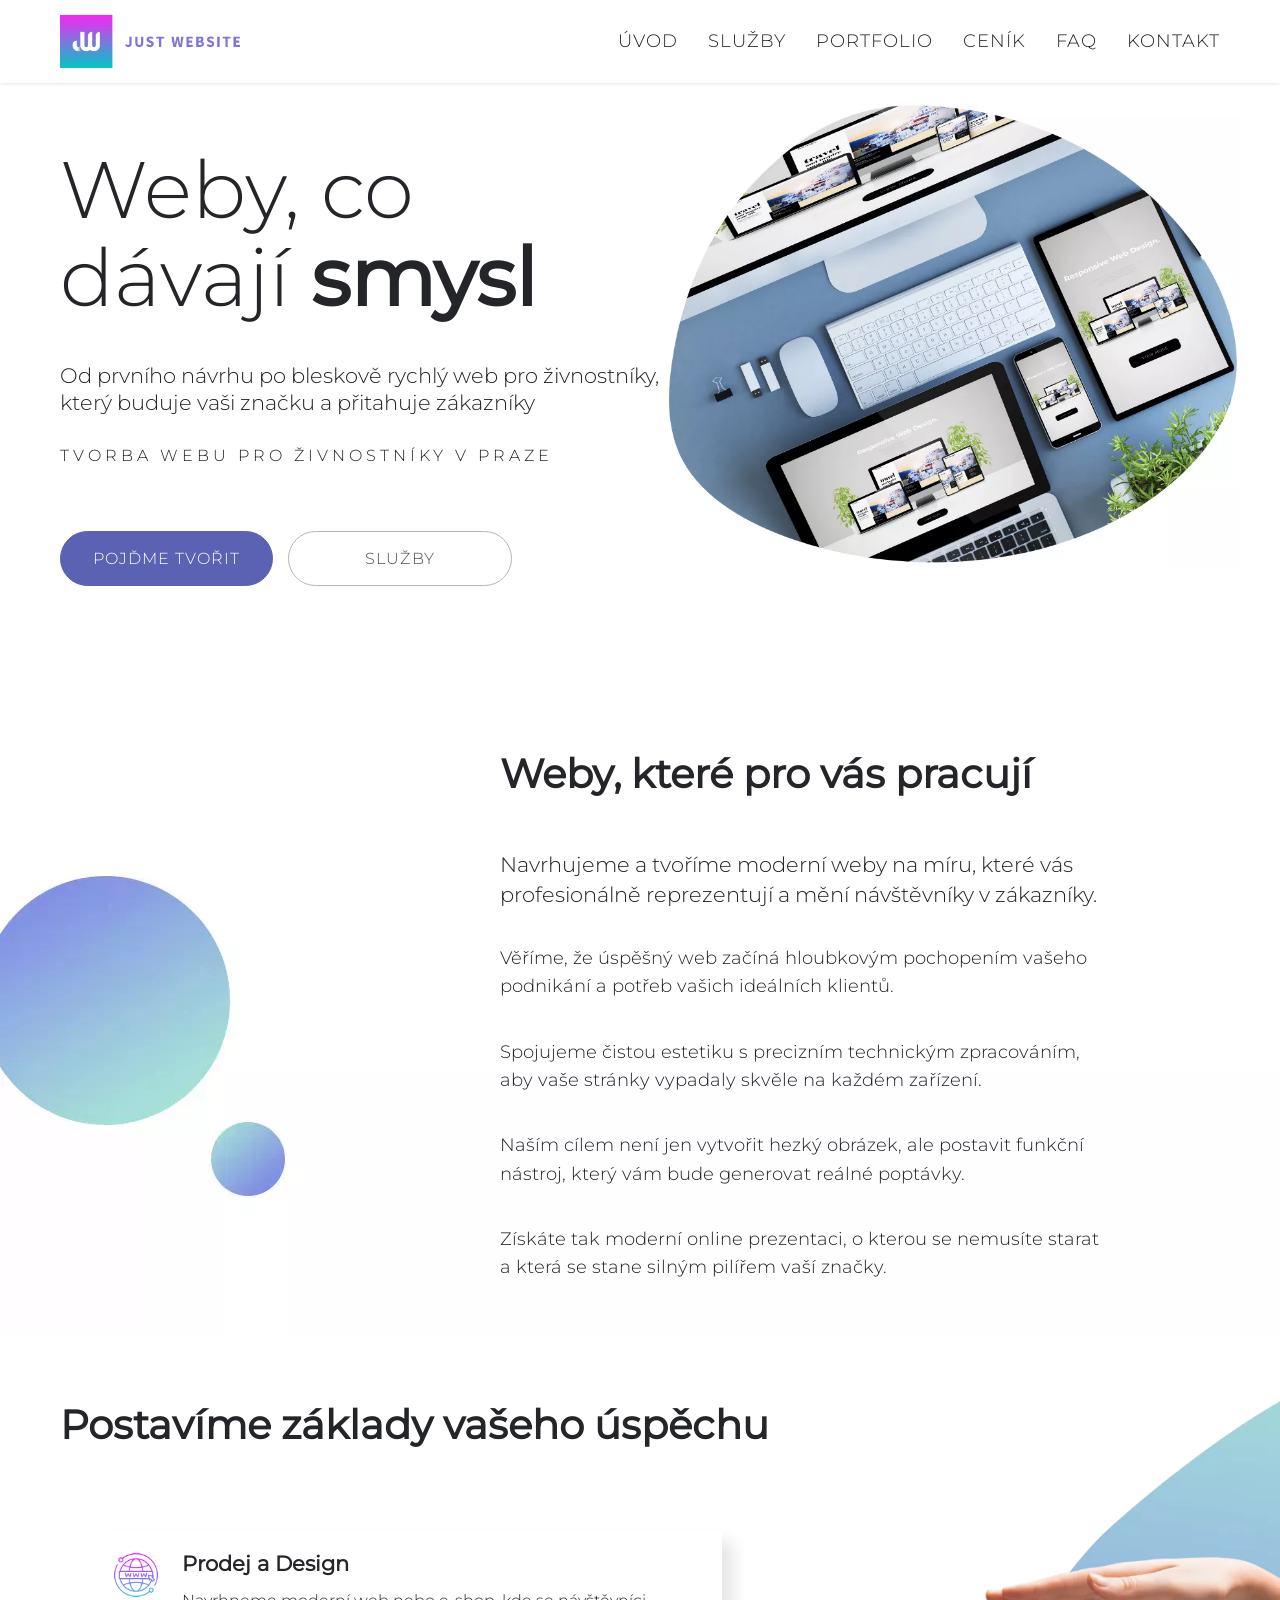
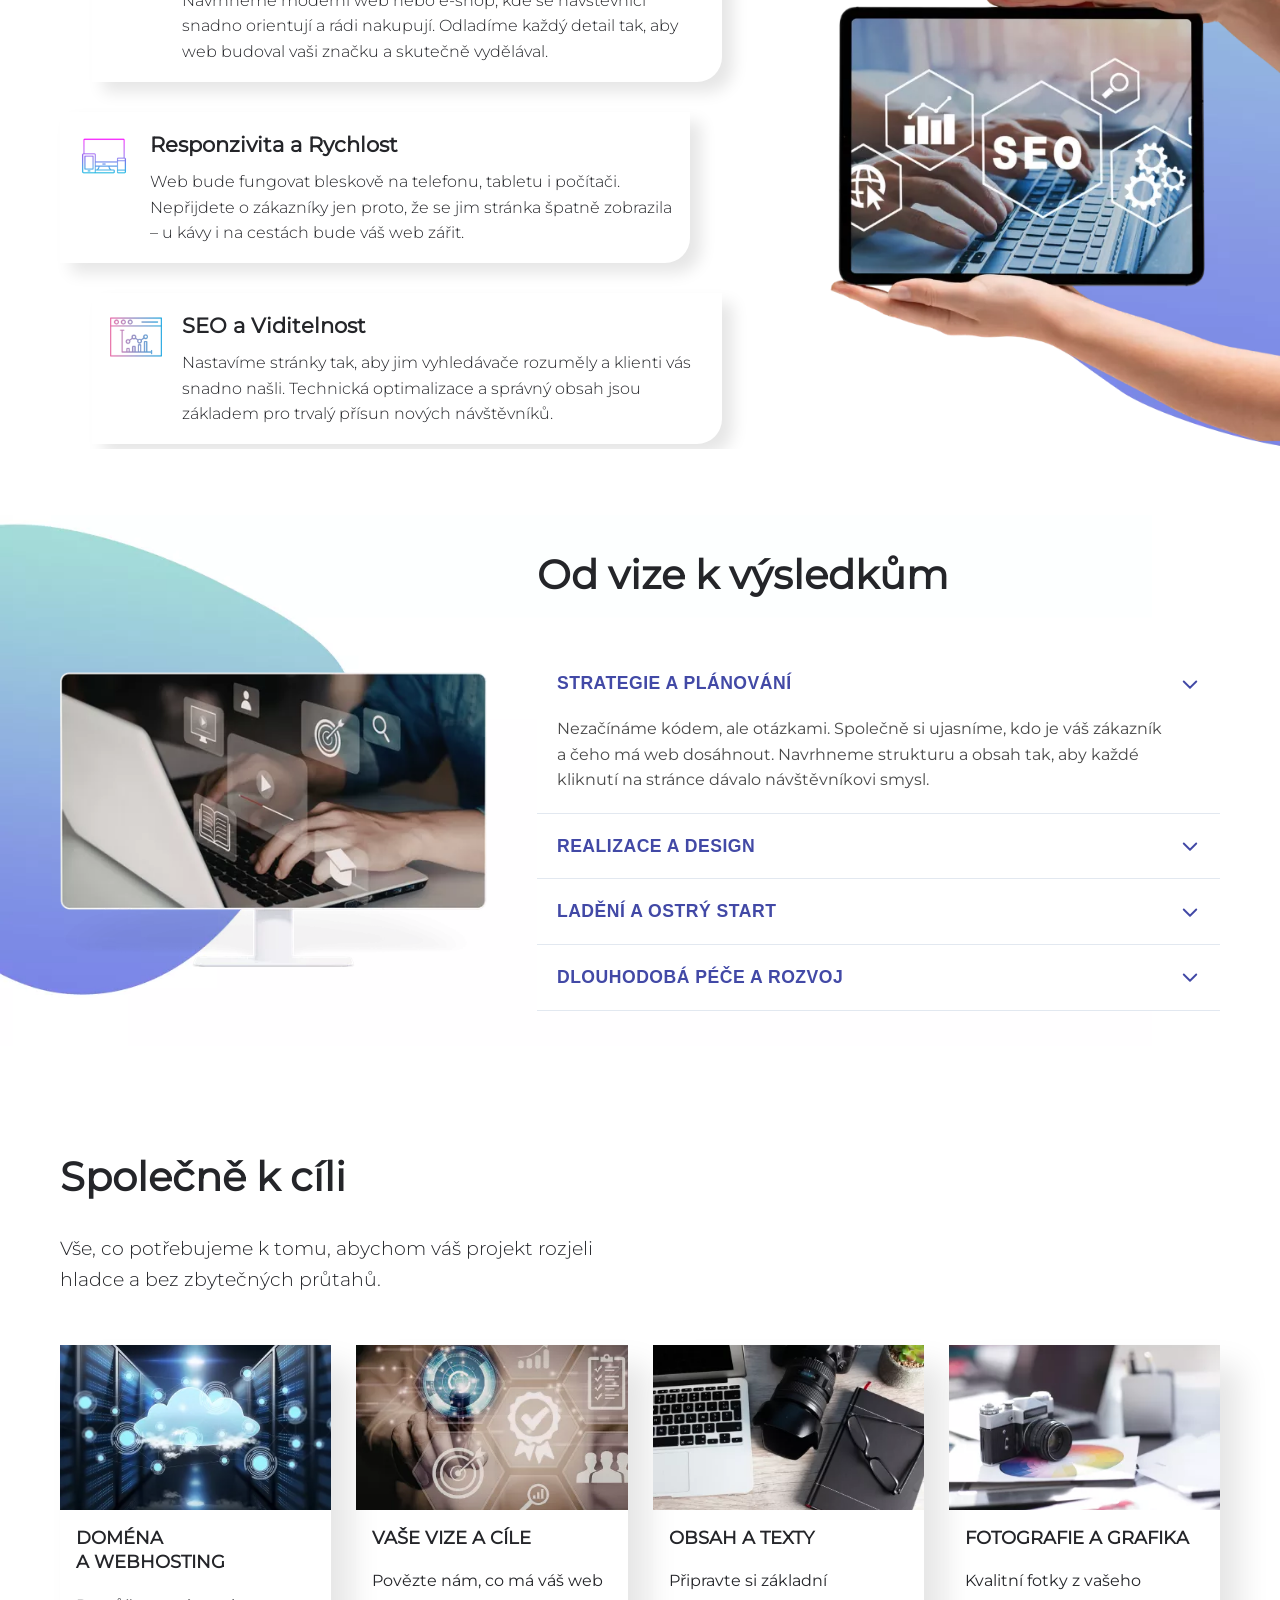
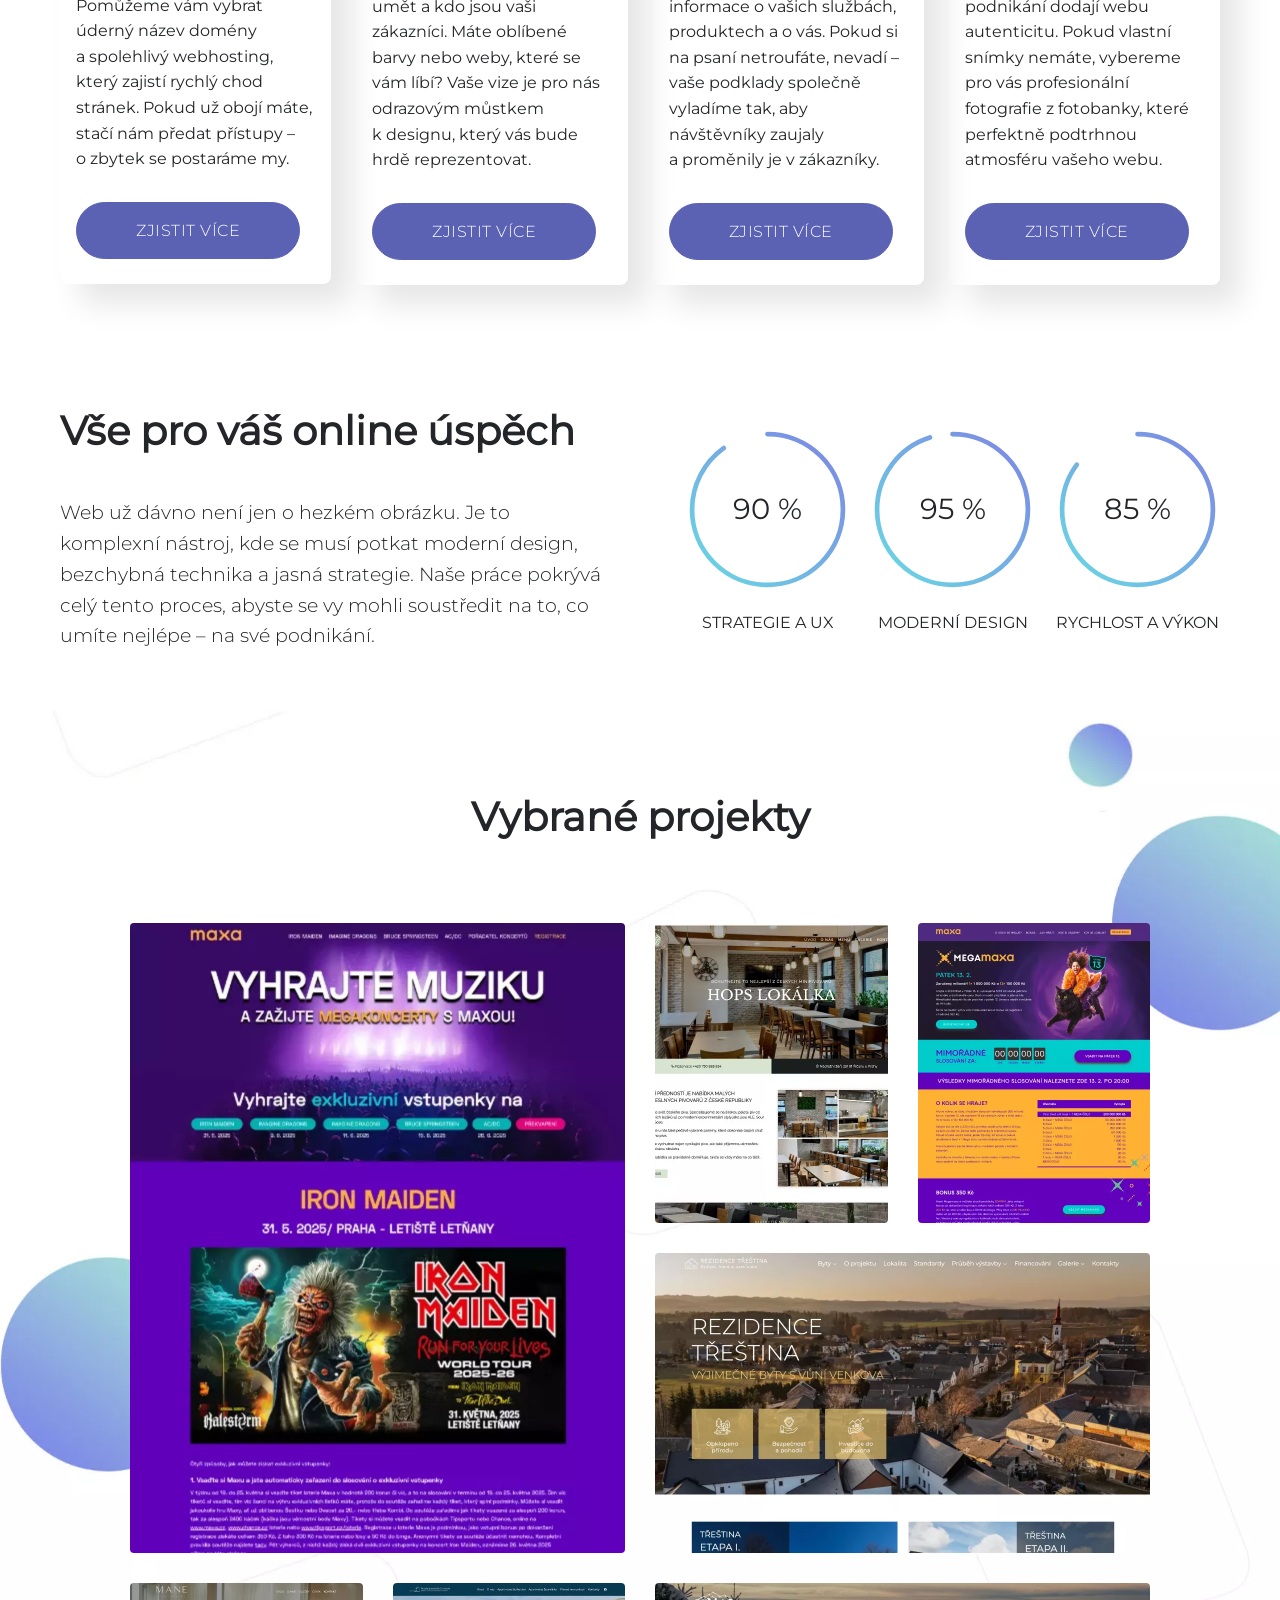
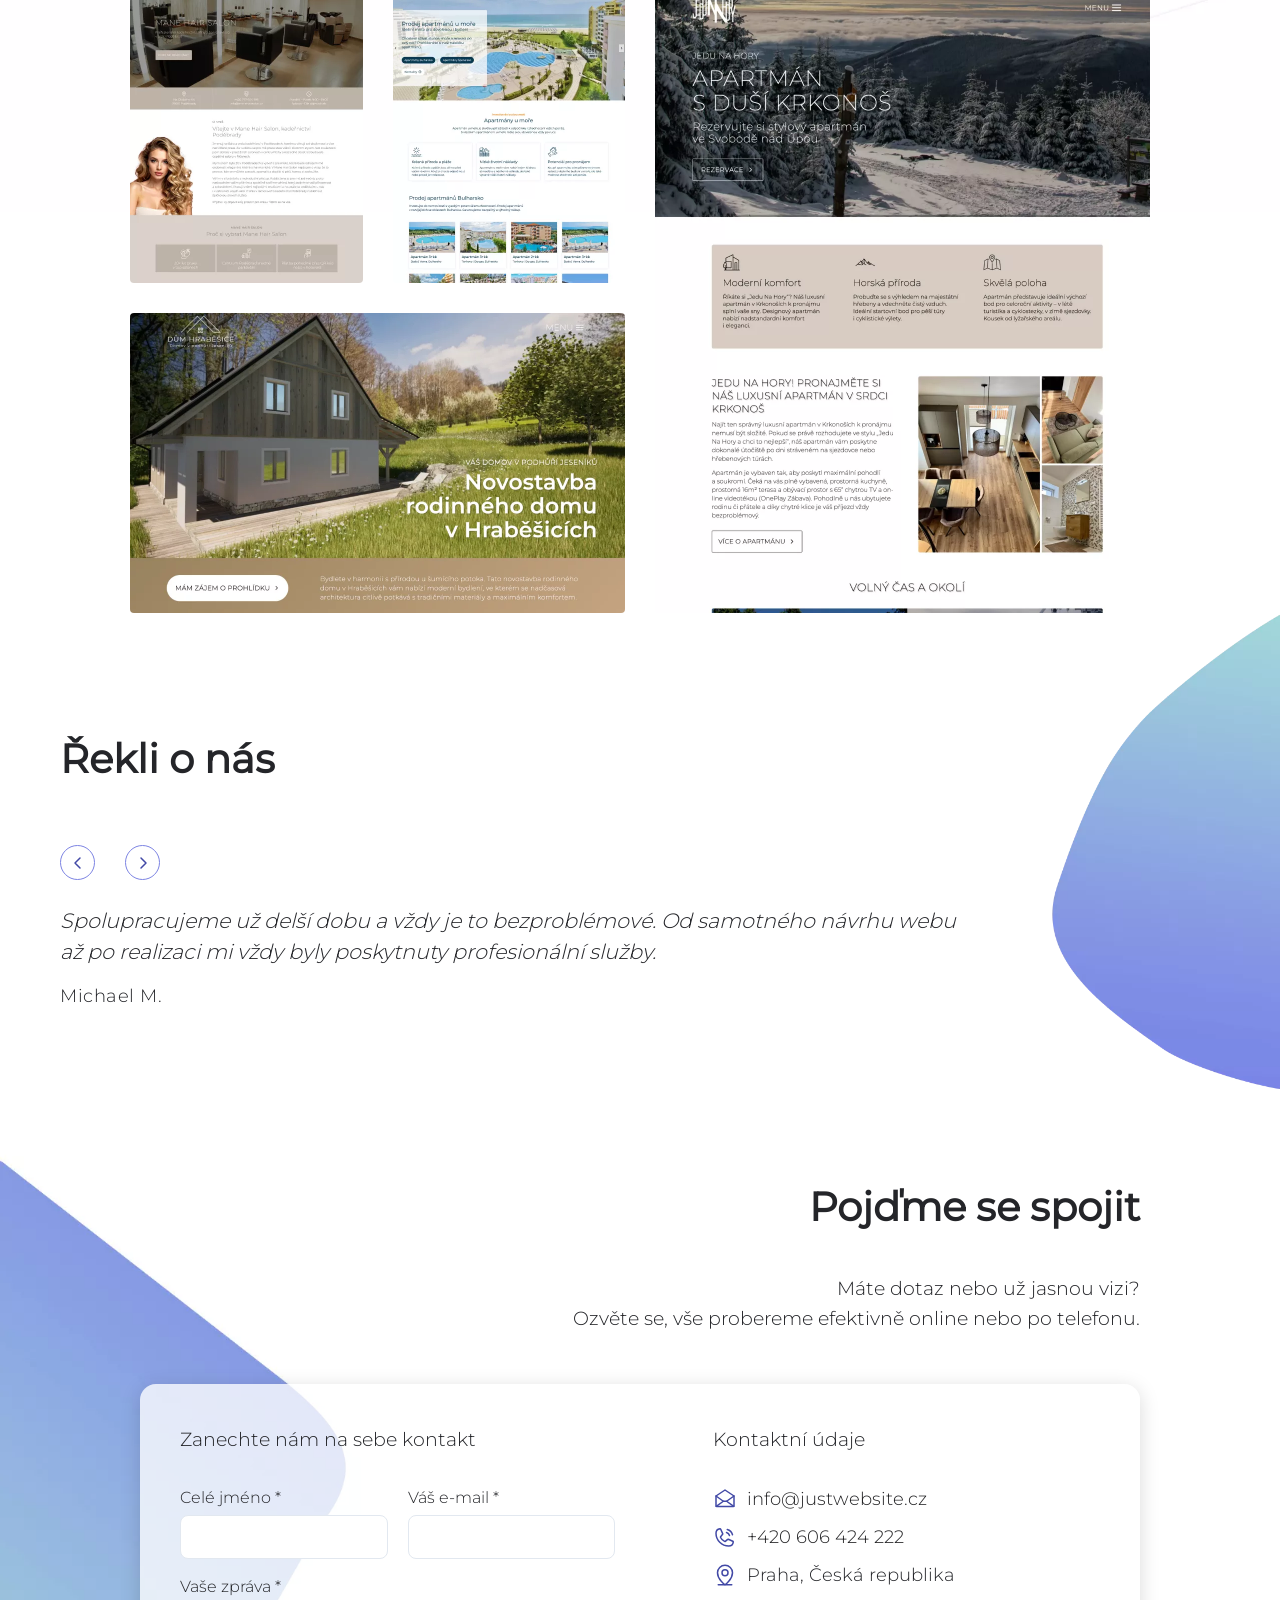
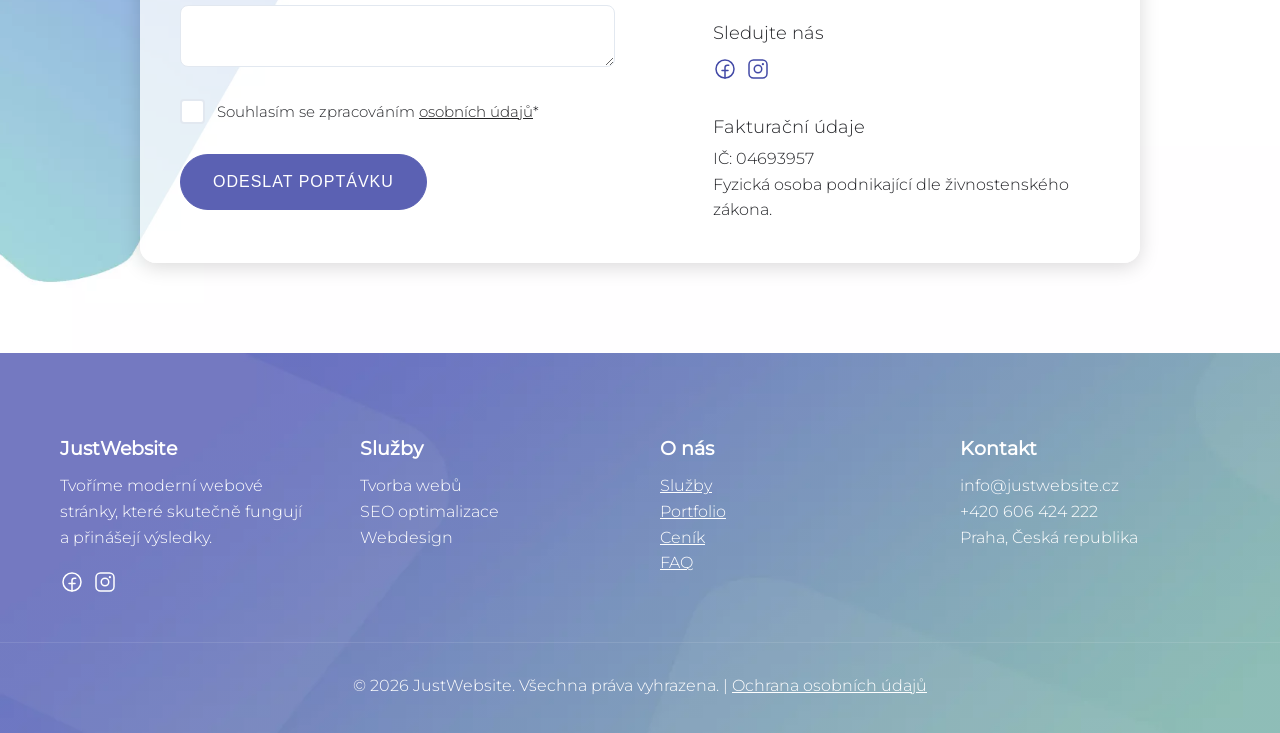
==== commit be00d52f: "Update index.html" ====
--- a/index.html
+++ b/index.html
@@ -55,7 +55,7 @@
     <section class="hero" id="home">
         <div class="hero-container container">
             <div class="hero-content">
-                <h1>Web, co dává <span class="h1-span">smysl</span></h1>
+                <h1>Weby, co dávají <span class="h1-span">smysl</span></h1>
                 <p>Od prvního návrhu po bleskově rychlý web pro živnostníky, který buduje vaši značku a přitahuje zákazníky</p>
                 <p class="hero-content-text">TVORBA WEBU PRO ŽIVNOSTNÍKY V&nbsp;PRAZE</p>
                 <div class="hero-buttons">
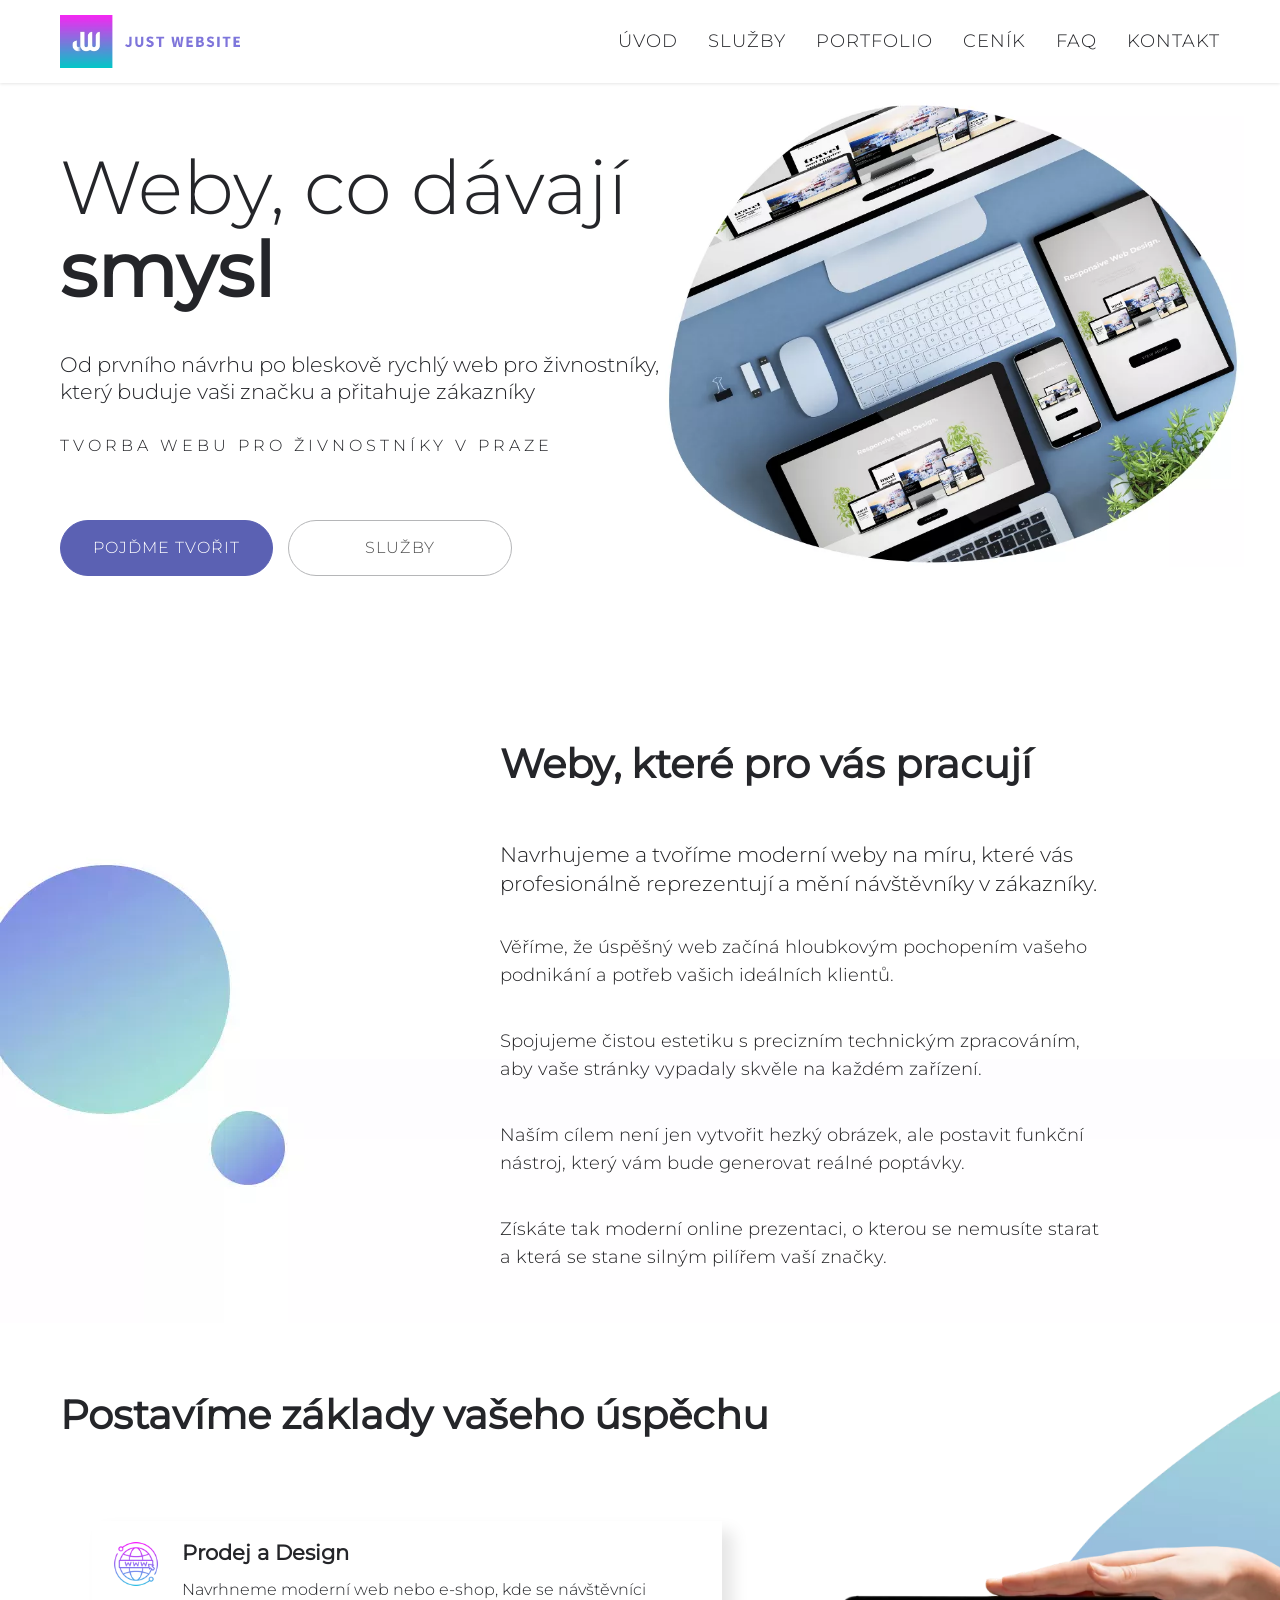
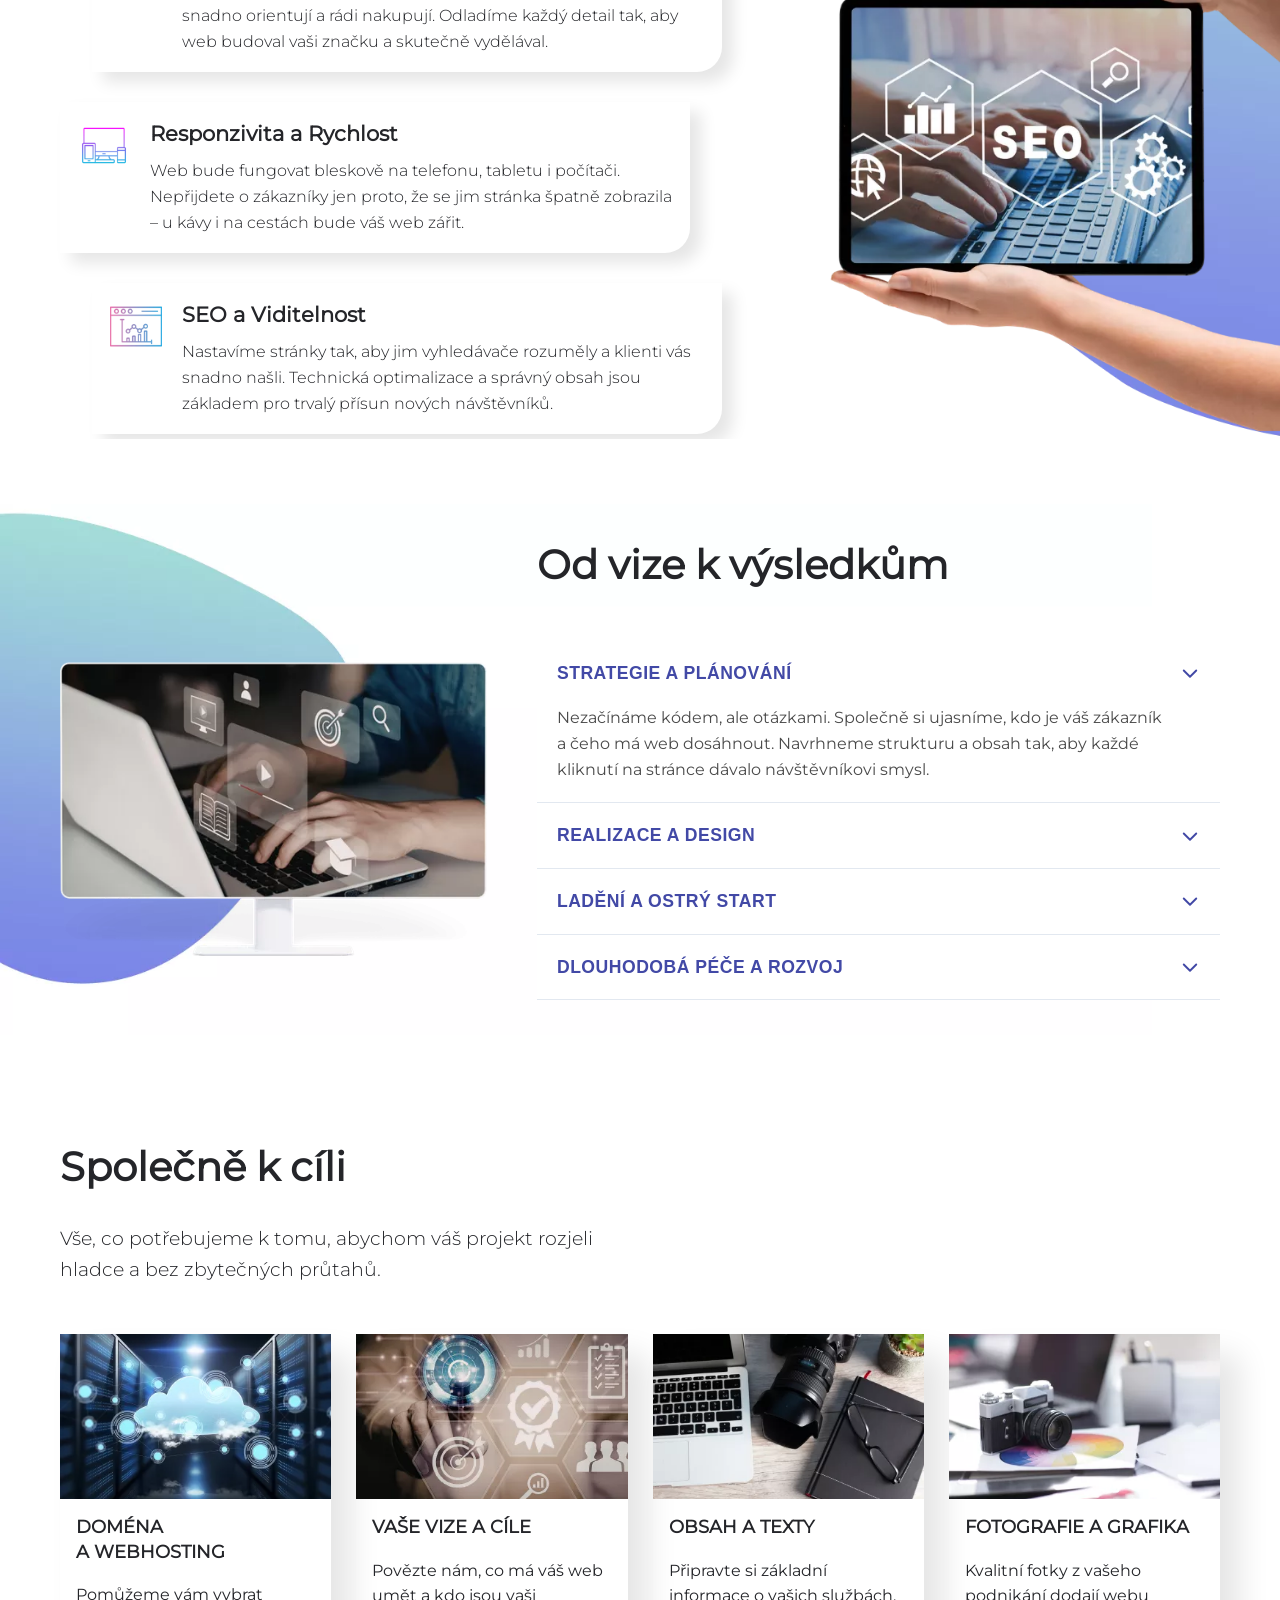
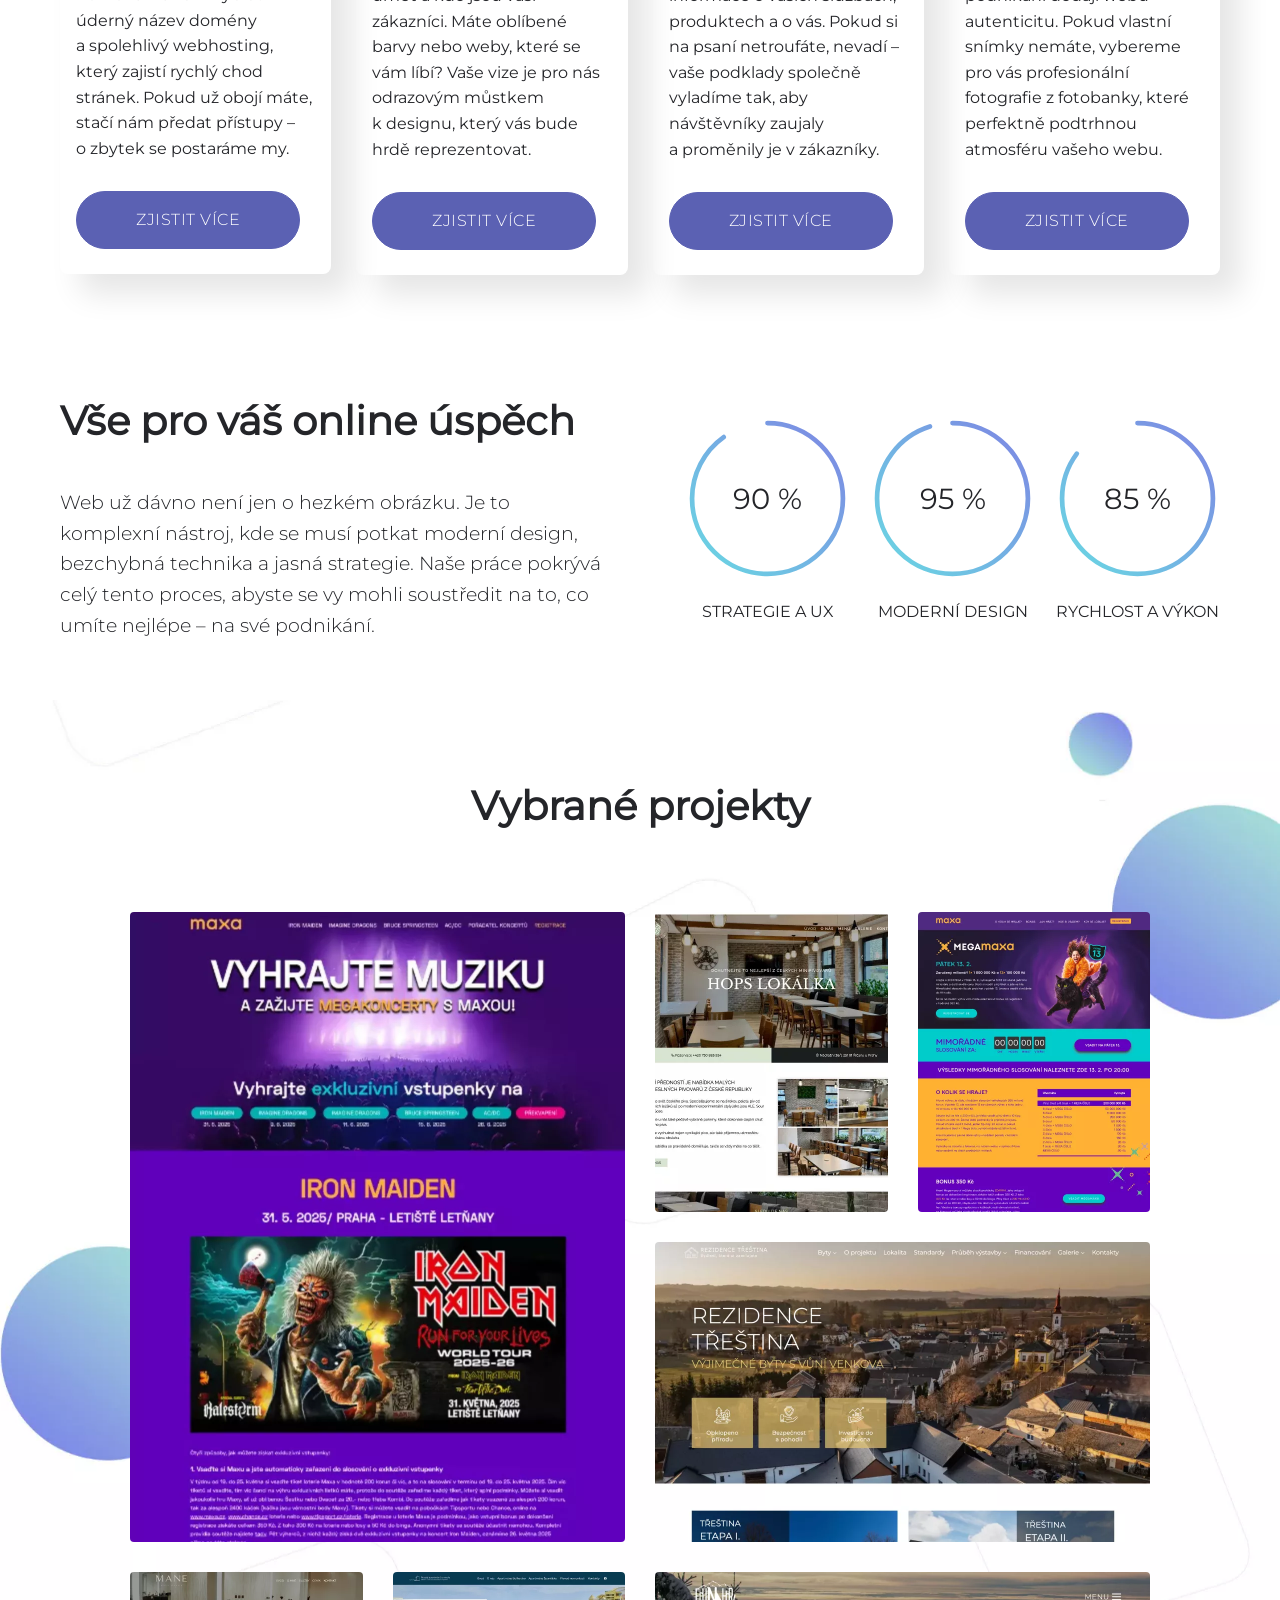
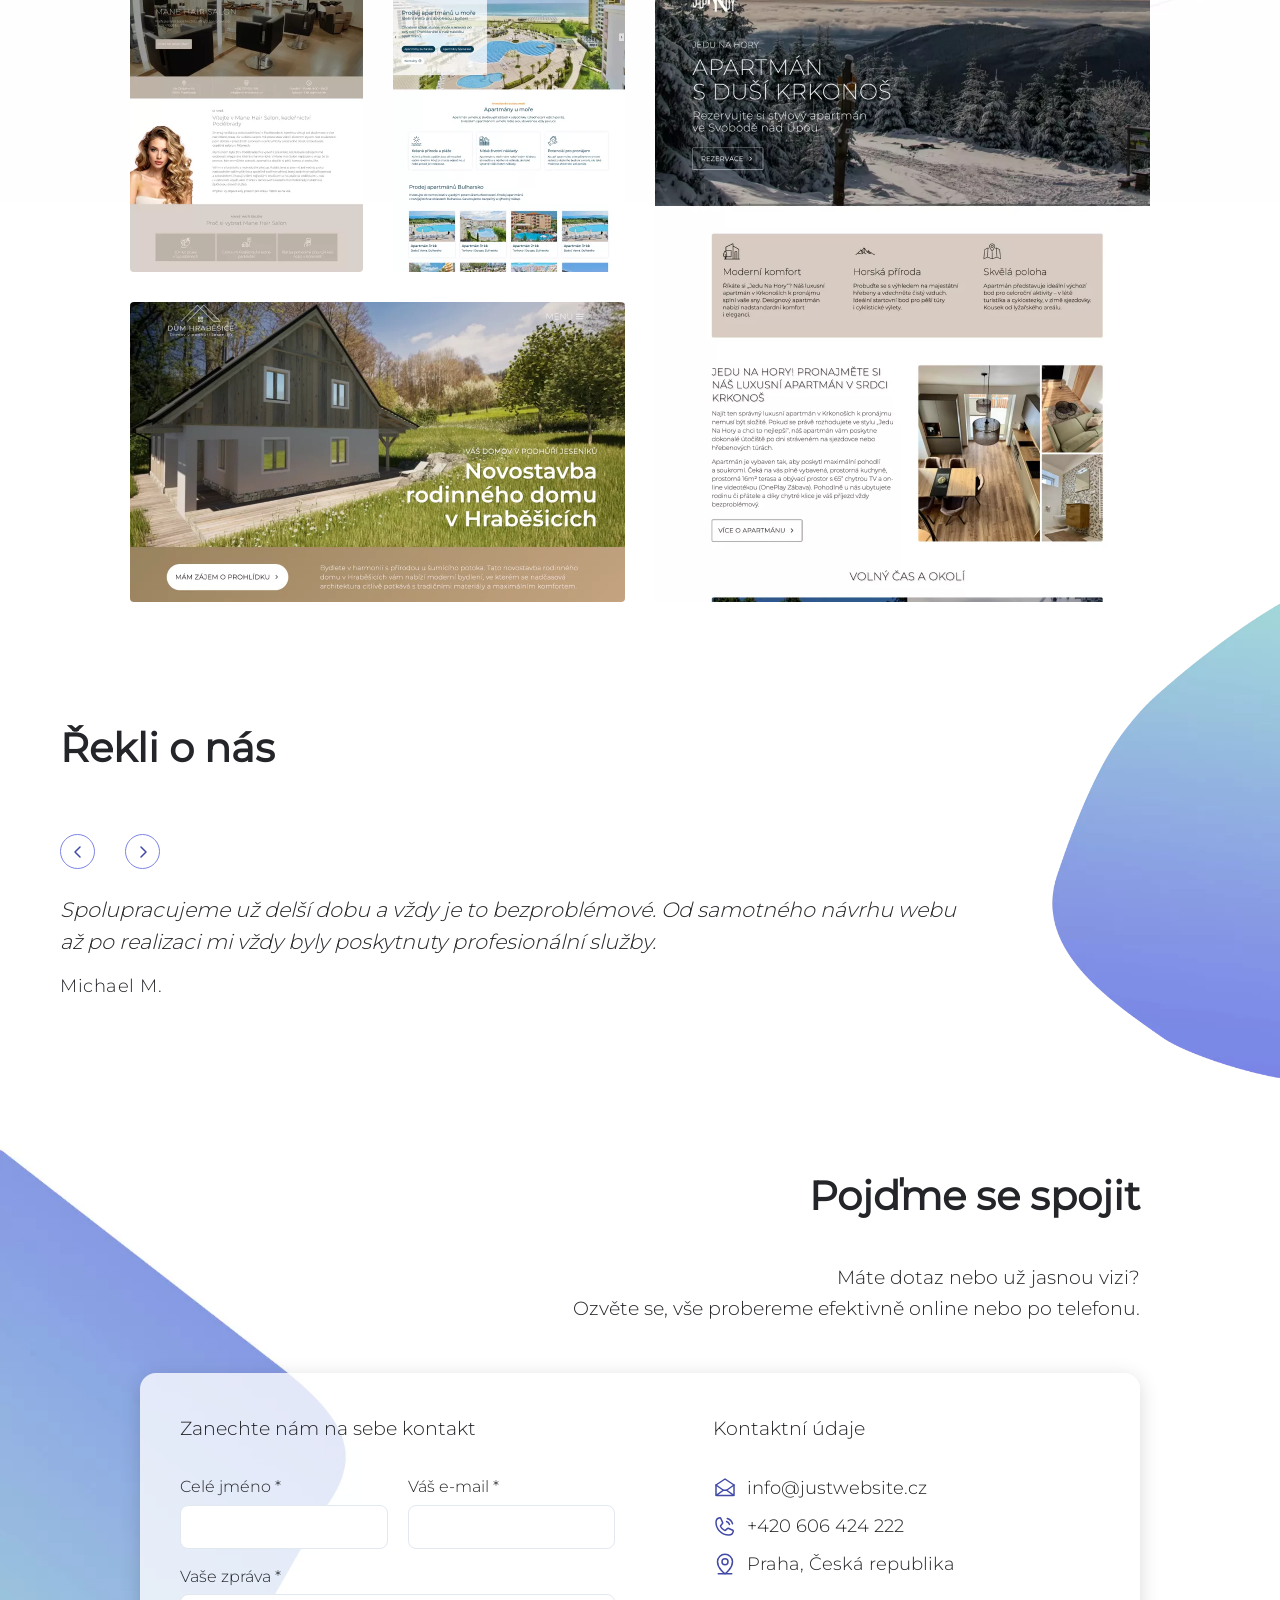
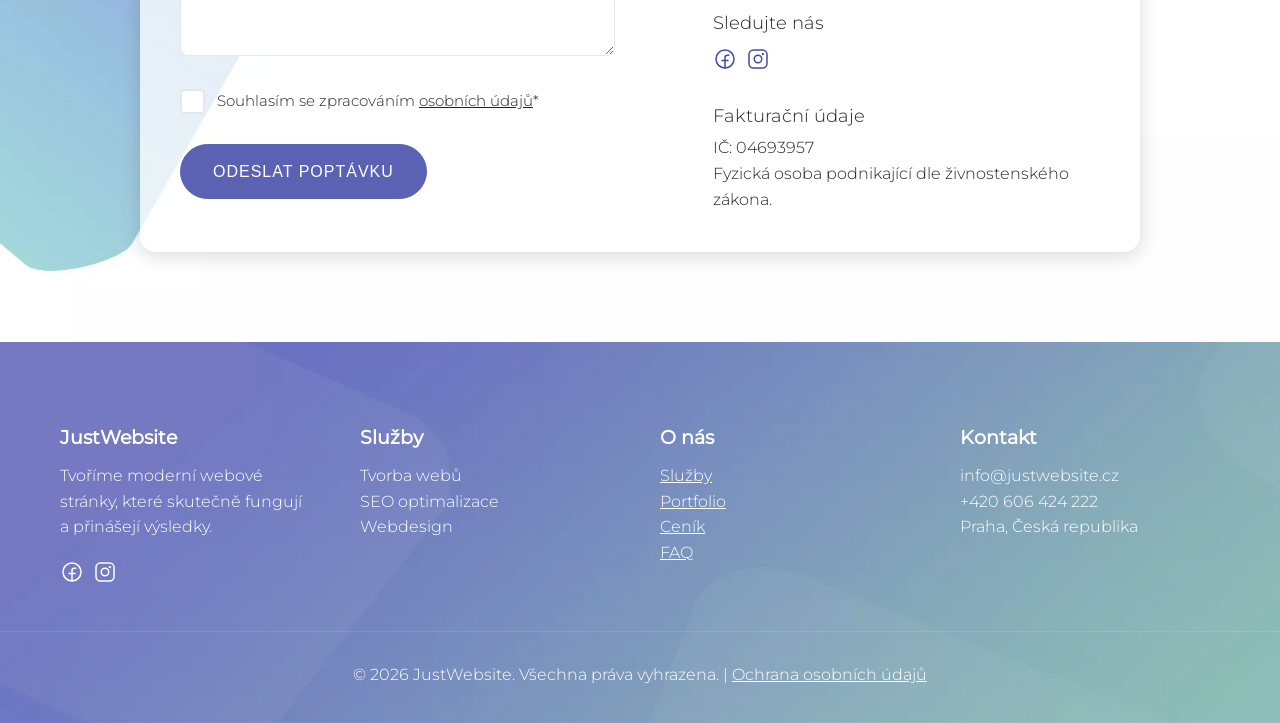
==== commit c5592ce3: "Update index.html" ====
--- a/index.html
+++ b/index.html
@@ -22,7 +22,7 @@
 <link rel="preload" href="/fonts/montserrat-v31-latin_latin-ext-regular.woff2" as="font" type="font/woff2" crossorigin>
 
    <style>
-        body,html{overflow-x:hidden}.container,.nav-container{max-width:1200px;margin:0 auto}.logo,.logo img,.logo:active,.logo:focus{outline:0;border:none}.nav-menu,.navbar{position:fixed;top:0;width:100%}.nav-menu a,body{color:#242529;font-weight:300}.hero-content h1,body{font-family:Montserrat,sans-serif;font-weight:300}.btn,.btn-primary{text-align:center;text-transform:uppercase}.accordion-header,.btn,.btn-primary,.nav-menu a,.stat-label,.target-btn,.target-content h3{text-transform:uppercase}.btn,.contact-text a,.logo img,.nav-menu a,.target-btn{text-decoration:none}.form-checkbox.has-error .error-message,.form-group.has-error .error-message,.hamburger span,img,svg{display:block}.video-wrap{width:270px;height:540px;overflow:hidden;border-radius:35px;margin:0 auto}.video-mobil{width:280px;margin-left:-5px;margin-top:-5px;box-shadow:none;border:none}@font-face{font-display:swap;font-family:Montserrat;font-style:normal;font-weight:300;src:url('fonts/montserrat-v31-latin_latin-ext-300.woff2') format('woff2')}@font-face{font-display:swap;font-family:Montserrat;font-style:normal;font-weight:400;src:url('fonts/montserrat-v31-latin_latin-ext-regular.woff2') format('woff2')}*{margin:0;padding:0;box-sizing:border-box}html{scroll-behavior:smooth}body{font-size:16px;line-height:1.6;width:100%;-webkit-text-size-adjust:100%;-webkit-font-smoothing:antialiased;-moz-osx-font-smoothing:grayscale;text-rendering:optimizeLegibility}img,svg{max-width:100%;height:auto}.container{padding:0 20px;width:100%}.navbar{left:0;right:0;background:rgba(255,255,255,.95);backdrop-filter:blur(10px);box-shadow:0 1px 3px rgba(0,0,0,.1);z-index:1000;padding:15px 0}.nav-container{padding:0 20px;display:-webkit-box;display:-ms-flexbox;display:flex;-webkit-box-pack:justify;-ms-flex-pack:justify;justify-content:space-between;-webkit-box-align:center;-ms-flex-align:center;align-items:center}.hero-content,.section-text{max-width:600px}.hamburger,.hero-container{display:-webkit-box;display:-ms-flexbox}.logo a,.logo a:active,.logo a:focus{outline:0;border:none;text-decoration:none;-webkit-tap-highlight-color:transparent}.logo img{max-width:150px}.nav-menu{left:-100%;flex-direction:column;background:#fff;height:100vh;justify-content:center;gap:40px;transition:.2s ease-in-out;list-style:none}.features,section{position:relative}.nav-menu.active{padding:4em 2em 0;left:0}.nav-menu.active li{padding:0 0 15px}.nav-menu a{font-size:1.5rem}.hamburger{display:flex;-webkit-box-orient:vertical;-webkit-box-direction:normal;-ms-flex-direction:column;flex-direction:column;gap:6px;cursor:pointer;z-index:1100}.features .feature-inner,.hero-container{-webkit-box-orient:horizontal;-webkit-box-direction:normal}.hamburger span{width:28px;height:3px;background-color:#242529;transition:.3s}.hamburger.active span:first-child{-webkit-transform:translateY(9px) rotate(45deg);-ms-transform:rotate(45deg);transform:translateY(9px) rotate(45deg)}.hamburger.active span:nth-child(2){opacity:0}.hamburger.active span:nth-child(3){-webkit-transform:translateY(-9px) rotate(-45deg);-ms-transform:rotate(-45deg);transform:translateY(-9px) rotate(-45deg)}section{width:100%}.hero{background-image:linear-gradient(rgba(255,255,255,.4),rgba(255,255,255,.4)),url(img/hp-img-new-69d66a87ad1a6.webp);background-size:86%;background-position:80% 0;background-attachment:scroll;background-repeat:no-repeat;padding:0;margin:6em 0 0;overflow:hidden}.hero-container{display:flex;-ms-flex-direction:row;flex-direction:row;-webkit-box-pack:start;-ms-flex-pack:start;justify-content:flex-start;-webkit-box-align:center;-ms-flex-align:center;align-items:center;padding:25px 20px}.hero-buttons,.phone-container{display:-webkit-box;display:-ms-flexbox}.hero-content h1{text-align:left;font-size:2.5rem;line-height:1.1;margin-bottom:50px}.hero-content .h1-span{font-weight:600}.hero-content p{font-size:1.3rem;line-height:1.3;margin-bottom:30px}.btn,.btn-primary,.feature-card p{font-size:1rem;font-weight:300}.hero-content .hero-content-text{font-size:1rem;line-height:1.3;letter-spacing:4px;font-weight:300;margin-bottom:30px}.hero-buttons{display:flex;gap:15px;-ms-flex-wrap:wrap;flex-wrap:wrap;margin:4em 0 2em}.feature-card,.feature-card.left-margin{margin-left:0}.btn{padding:14px 32px;border-radius:50px;letter-spacing:1.1px;-webkit-transition:.3s;-o-transition:.3s;transition:.3s;display:inline-block;border:none;cursor:pointer}.btn-primary{background:#5b61b3;color:#fff;border:1px solid #5b61b3;line-height:1.6;letter-spacing:1px;width: 100%;}.btn.btn-primary:hover{background:#fff;color:#4e4e4e;border:1px solid #b5b6b8}.btn-secondary,.target-btn:hover{background:0 0;color:#4e4e4e;border:1px solid #b5b6b8;width: 100%}.features,.phone-section{background-attachment:scroll;background-repeat:no-repeat;overflow:hidden}.btn.btn-secondary:hover{background:#5b61b3;color:#fff;border:1px solid #5b61b3}.phone-section{background-image:url(img/od-navrhu-po-vysledky-69da418ef12e0.webp);background-size:auto;background-position:left;padding:0;min-height:1390px}.phone-section .section-text{font-size:1.3rem;line-height:1.4;font-weight:300;color:#232325;padding:0 0 15px}.features .features-title,.section-title{font-size:2rem;line-height:1.3;margin-bottom:20px}.phone-section .section-text.small{font-size:1.1rem;line-height:1.6;padding:0 0 .1em}.phone-container{display:flex;-webkit-box-orient:vertical;-webkit-box-direction:normal;-ms-flex-direction:column;flex-direction:column;-webkit-box-pack:center;-ms-flex-pack:center;justify-content:center;-webkit-box-align:center;-ms-flex-align:center;align-items:center;gap:50px}.features .feature-inner,.features-grid{display:-webkit-box;display:-ms-flexbox}.phone-image .phone-mobile{max-width:280px;width:100%;aspect-ratio:280/550}.phone-content{text-align:left}.section-title{padding:0 0 20px}.section-text{margin-bottom:20px;font-size:1.1rem;color:#4a4a4a}.features{background-image:url(img/section-bg-2-69d8a95273018.webp);background-size:contain;background-position:right;padding:0 0 1em}.features .feature-inner{display:flex;-ms-flex-direction:row;flex-direction:row;-webkit-box-pack:justify;-ms-flex-pack:justify;justify-content:space-between;-webkit-box-align:center;-ms-flex-align:center;align-items:center;gap:100px}.feature-card,.features-grid{-ms-flex-direction:column;-webkit-box-orient:vertical;-webkit-box-direction:normal}.features .feature-tablet-image img{width:100%;max-width:325px}.features .features-title{max-width:1100px;padding:30px 0 0}.features-grid{display:flex;flex-direction:column;gap:30px;max-width:900px;padding:20px 0 0}.feature-tablet-image{display:none;position:absolute;right:0;bottom:0}.feature-icon img{width:100%;max-width:60px}.feature-card p{line-height:1.6;font-style:normal;max-width:600px}.feature-card h3{font-size:1.3rem;line-height:1.4;font-weight:600;padding:0 0 10px}.feature-card{display:-webkit-box;display:-ms-flexbox;display:flex;flex-direction:column;-webkit-box-pack:start;-ms-flex-pack:start;justify-content:flex-start;-webkit-box-align:start;-ms-flex-align:start;align-items:flex-start;gap:20px;-webkit-box-shadow:11px 10px 16px 0 rgba(0,0,0,.1);box-shadow:11px 10px 16px 0 rgba(0,0,0,.1);border-bottom-right-radius:25px;background:#fff;padding:1.1em;max-width:630px}.gallery-grid,.testimonials-grid{display:-ms-grid;display:grid;grid-template-columns:repeat(auto-fit,minmax(280px,1fr));gap:30px;max-width:1200px;margin:0 auto;padding:0 20px}.accordion-header,.monitor-container{display:-webkit-box;display:-ms-flexbox}.monitor-section{background-image:url(img/od-vize-k-vysledkum-pozadi-69da47ae7400a.webp);background-size:90%;background-position:left;background-attachment:scroll;background-repeat:no-repeat;padding:50px 0 40px;overflow:hidden}.monitor-container{display:flex;-webkit-box-orient:vertical;-webkit-box-direction:normal;-ms-flex-direction:column;flex-direction:column;-webkit-box-pack:justify;-ms-flex-pack:justify;justify-content:space-between;-webkit-box-align:center;-ms-flex-align:center;align-items:center;gap:50px}.accordion{min-height:100%;max-width:800px;margin:20px auto 0}.accordion-item{border-bottom:1px solid #e2e8f0}.accordion-header{width:100%;padding:25px 15px;background:#fff;border:none;display:flex;-webkit-box-pack:justify;-ms-flex-pack:justify;justify-content:space-between;-webkit-box-align:center;-ms-flex-align:center;align-items:center;cursor:pointer;color:#4249a6;font-size:1.1rem;font-weight:600;line-height:1.4;letter-spacing:.5px;-webkit-transition:background .3s;-o-transition:background .3s;transition:background .3s;text-align:left}.target-content,.target-grid{display:-webkit-box;display:-ms-flexbox;-ms-flex-direction:column;-webkit-box-orient:vertical}.footer-bottom,.gallery-title,.stat-item,.target-btn{text-align:center}.accordion-header:hover{background-color:#f8fafc}.accordion-header i{-webkit-transition:-webkit-transform .3s;transition:transform .3s;-o-transition:transform .3s;transition:transform .3s,-webkit-transform .3s;font-size:.9rem;color:#7d84e3}.accordion-item.active .accordion-header i{-webkit-transform:rotate(180deg);-ms-transform:rotate(180deg);transform:rotate(180deg)}.accordion-content{max-height:0;overflow:hidden;-webkit-transition:max-height .3s ease-out;-o-transition:max-height .3s ease-out;transition:max-height .3s ease-out;background-color:#fff;padding:0}.accordion-content p{font-weight:400;padding:0 20px 20px;color:#4a4a4a;line-height:1.6;margin:0}.accordion-item.active .accordion-content{max-height:300px;-webkit-transition:max-height 1s ease-in-out;-o-transition:max-height 1s ease-in-out;transition:max-height 1s ease-in-out}.contact-details,.social-links,.target{padding:0}.target-card{-webkit-box-shadow:20px 20px 30px 0 rgba(0,0,0,.1);box-shadow:20px 20px 30px 0 rgba(0,0,0,.1);border-radius:8px;padding:0 0 25px;width:100%}.target-title{font-size:2rem;line-height:1.3;margin-bottom:30px}.target-subtitle{font-size:1.2rem;line-height:1.6;font-weight:300;max-width:600px}.target-grid{display:flex;-webkit-box-direction:normal;flex-direction:column;-webkit-box-pack:start;-ms-flex-pack:start;justify-content:flex-start;-webkit-box-align:start;-ms-flex-align:start;align-items:flex-start;gap:25px;padding:50px 0 0}.target-card img{object-fit:cover;width:100%;height:165px}.target-content{display:flex;-webkit-box-direction:normal;flex-direction:column;-webkit-box-pack:justify;-ms-flex-pack:justify;justify-content:space-between;-webkit-box-align:start;-ms-flex-align:start;align-items:flex-start;padding:1em 1em 0;min-height:100%}.stats-grid,.stats-inner{display:-webkit-box;display:-ms-flexbox;-webkit-box-direction:normal}.target-content h3{font-size:1.1rem;line-height:1.4;font-style:normal;padding:0 0 1em}.target-btn,.target-content p{font-size:1rem;line-height:1.6}.target-content p{font-weight:400;padding:0 0 30px}.target-btn{color:#fff;background:#5b61b3;border-radius:50px;letter-spacing:.5px;font-weight:300;border: 1px solid #5b61b3;border-width:1px;padding:15px 20px;transition:.3s;width:100%}.portfolio-gallery,.testimonials{background-size:contain;background-position:right top}.stats{padding:80px 0 60px}.stats-inner{display:flex;-webkit-box-orient:vertical;-ms-flex-direction:column;flex-direction:column;-webkit-box-pack:justify;-ms-flex-pack:justify;justify-content:space-between;-webkit-box-align:center;-ms-flex-align:center;align-items:center;gap:40px}.stats-title{font-size:2rem;line-height:1.3;padding:0 0 1em}.stats-subtitle{font-size:1.2rem;line-height:1.6;font-weight:300}.contact-info,.stats-content,.stats-grid{width:100%}.stats-grid{display:flex;-webkit-box-orient:horizontal;-ms-flex-direction:row;flex-direction:row;-webkit-box-pack:center;-ms-flex-pack:center;justify-content:center;-webkit-box-align:center;-ms-flex-align:center;align-items:center;gap:15px}.circle-container{position:relative;display:-webkit-box;display:-ms-flexbox;display:flex;-webkit-box-pack:center;-ms-flex-pack:center;justify-content:center;-webkit-box-align:center;-ms-flex-align:center;align-items:center;margin-bottom:15px}.stat-number{position:absolute;font-size:1.4rem;font-weight:400}.progress-ring{width:90px;height:90px}.progress-ring .circle-bar{-webkit-transition:stroke-dashoffset 1.5s ease-in-out;-o-transition:stroke-dashoffset 1.5s ease-in-out;transition:stroke-dashoffset 1.5s ease-in-out;-webkit-transform:rotate(-90deg);-ms-transform:rotate(-90deg);transform:rotate(-90deg);-webkit-transform-origin:50% 50%;-ms-transform-origin:50% 50%;transform-origin:50% 50%;stroke-dasharray:502.6;stroke-dashoffset:502.6}.stat-item{width:30%}.stat-label{font-size:1rem;font-weight:400;line-height:1.4}.portfolio-gallery{background-image:url("img/section-bg-6-1-69d8b41144e08.webp");background-attachment:scroll;background-repeat:no-repeat;padding:80px 0 0;overflow:hidden}.gallery-title{font-size:2rem;line-height:1.3}.gallery-container{padding:80px 0 0;margin:0 auto}.gallery-grid{display:-ms-grid;display:grid;-ms-grid-columns:1fr;grid-template-columns:1fr;grid-auto-rows:auto;gap:1px}.slider-nav,.testimonials-track{display:-webkit-box;display:-ms-flexbox}.gallery-item{position:relative;overflow:hidden;border-radius:4px}.gallery-item img{width:100%;height:auto;object-fit:cover;transition:transform .5s;display:block;margin-bottom:15px}.gallery-item:hover img{-webkit-transform:scale(1.05);-ms-transform:scale(1.05);transform:scale(1.05)}.gallery-item.w-2{-ms-grid-column-span:1;grid-column:span 1}.gallery-item.h-2{-ms-grid-row-span:2;grid-row:span 2}.testimonials{background-image:url("img/section-bg-2-69d8a95273018.webp");background-attachment:scroll;background-repeat:no-repeat;padding:0 0 80px;overflow:hidden}.contact,.footer{background-size:cover;background-position:left center;background-attachment:scroll;background-repeat:no-repeat;overflow:hidden}.testimonials-title{font-size:2rem;line-height:1.3;padding:1.5em 0 1em}.testimonials-container{max-width:900px;margin:0}.testimonials-slider{position:relative;min-height:250px}.testimonial-slide.active{opacity:1;visibility:visible;position:relative;transform:translateY(0)}.quote-icon{font-size:80px;color:#69dae3;line-height:1;margin-bottom:-20px;font-family:serif}.testimonial-text{font-size:1.3rem;line-height:1.5;color:#242529;font-weight:300;margin-bottom:15px;font-style:italic}.author-info{font-weight:300;font-size:1.1rem;color:#242529;letter-spacing:.5px}.testimonials-viewport{overflow:hidden;width:100%}.testimonials-track{display:flex;-webkit-transition:-webkit-transform .6s cubic-bezier(.45, 0, .55, 1);transition:transform .6s cubic-bezier(.45, 0, .55, 1);-o-transition:transform .6s cubic-bezier(.45, 0, .55, 1);transition:transform .6s cubic-bezier(.45, 0, .55, 1),-webkit-transform .6s cubic-bezier(.45, 0, .55, 1);width:100%}.testimonial-slide{-webkit-box-flex:0;-ms-flex:0 0 100%;flex:0 0 100%;width:100%;opacity:1;visibility:visible}.slider-nav{display:flex;gap:30px;margin:20px 0 25px}.contact-container,.contact-item,.slider-nav button{display:-webkit-box;display:-ms-flexbox}.slider-nav button{background:0 0;border:1px solid #7d84e3;width:35px;height:35px;border-radius:50%;cursor:pointer;display:flex;-webkit-box-align:center;-ms-flex-align:center;align-items:center;-webkit-box-pack:center;-ms-flex-pack:center;justify-content:center;-webkit-transition:.3s;-o-transition:.3s;transition:.3s;color:#7d84e3}.slider-nav button:hover{background-color:#7d84e3;color:#fff;border-color:#7d84e3}.contact{background-image:url("img/section-bg-7-69d8cd541f0c0-1.webp");padding:0 0 3em}.contact-container{display:flex;-webkit-box-orient:vertical;-webkit-box-direction:reverse;-ms-flex-direction:column-reverse;flex-direction:column-reverse;-webkit-box-pack:center;-ms-flex-pack:center;justify-content:center;-webkit-box-align:start;-ms-flex-align:start;align-items:flex-start;gap:50px;background-color:#ffffffc4;border-radius:16px;-webkit-box-shadow:0 4px 20px rgb(0 0 0 / 15%);box-shadow:0 4px 20px rgb(0 0 0 / 15%);padding:20px}.contact-form{padding:0;width:100%}.form-group{margin-bottom:15px}.form-group input,.form-group textarea{font-size:1rem;font-weight:300;width:100%;padding:12px;border:1px solid #e2e8f0;border-radius:8px;margin-top:5px}.contact-title-inner{padding:0 0 50px}.contact-title-inner h2{font-size:2rem;line-height:1.3;text-align:left;padding:0 0 1em}.contact-title-inner .right{font-size:1.2rem;line-height:1.6;font-weight:300;text-align:left}.contact-details p,.contact-form-title p{font-size:1.2rem;line-height:1.6;font-weight:300;padding:0 0 30px}.contact-item{display:flex;-webkit-box-orient:horizontal;-webkit-box-direction:normal;-ms-flex-direction:row;flex-direction:row;-webkit-box-pack:start;-ms-flex-pack:start;justify-content:flex-start;-webkit-box-align:center;-ms-flex-align:center;align-items:center;gap:10px;padding:0 0 10px}.footer-container,.form-row{-ms-flex-direction:column;-webkit-box-orient:vertical;-webkit-box-direction:normal}.contact-text{font-size:1.1rem;line-height:1.6;font-weight:300}.contact-text a{color:#232325;font-size:1.1rem;line-height:1.6;font-weight:300}.contact-icon .fa-solid,.fas{color:#7e83df;font-size:1.1rem}.contact-icon .fa-solid,.fas:hover{color:#fff}.social-links a{display: inline-block;font-size:1.3rem;color:#7e83df;padding:0 5px 0 0}.social-links p{font-size:1.1rem;line-height:1.6;font-weight:300;padding:20px 0 10px}.billing-data{padding:1.5em 0 0}.billing-data .billing-data-title{font-size:1.1rem;font-weight:300;line-height:1.6;padding:0 0 5px}.billing-data p{font-size:1rem;font-weight:300;line-height:1.6;padding:0}.form-checkbox label,.form-group input,.form-group label{font-size:1rem;font-weight:300}.form-checkbox .error-message,.form-group .error-message{font-size:1rem;color:#c8280c}.contact-form .success-message{font-size:1rem;color:#2f7d00;padding:30px 0 0}.form-row{display:-webkit-box;display:-ms-flexbox;display:flex;flex-direction:column;gap:20px;width:100%}.form-row .form-group{-webkit-box-flex:1;-ms-flex:1;flex:1}.error-message{display:none}.success-message{display:none;margin-top:20px;padding:15px;color:#134e4a}.footer-container,.form-checkbox{display:-webkit-box;display:-ms-flexbox}.form-group.has-error input,.form-group.has-error textarea{border-color:#c8280c}.form-checkbox{display:flex;-webkit-box-align:center;-ms-flex-align:center;align-items:center;gap:12px;margin:25px 0 30px;cursor:pointer}.form-checkbox input[type=checkbox]{-moz-appearance:none;appearance:none;-webkit-appearance:none;display:-ms-grid;display:grid;place-content:center;width:25px;height:25px;border:2px solid #e2e8f0;border-radius:4px;background-color:#fff;cursor:pointer;-webkit-transition:.2s;-o-transition:.2s;transition:.2s;margin:0}.form-checkbox input[type=checkbox]:checked{background-color:#69dae3;border-color:#69dae3}.form-checkbox input[type=checkbox]::before{content:"";width:12px;height:12px;-webkit-transform:scale(0);-ms-transform:scale(0);transform:scale(0);-webkit-transition:-webkit-transform 120ms ease-in-out;transition:transform 120ms ease-in-out;-o-transition:transform 120ms ease-in-out;transition:transform 120ms ease-in-out,-webkit-transform 120ms ease-in-out;-webkit-box-shadow:inset 1em 1em #fff;box-shadow:inset 1em 1em #fff;-webkit-clip-path:polygon(14% 44%,0 65%,50% 100%,100% 16%,80% 0%,43% 62%);clip-path:polygon(14% 44%,0 65%,50% 100%,100% 16%,80% 0%,43% 62%)}.form-checkbox input[type=checkbox]:checked::before{-webkit-transform:scale(1);-ms-transform:scale(1);transform:scale(1)}.form-checkbox input[type=checkbox]:hover{border-color:#7d84e3}.form-checkbox label{cursor:pointer;font-size:.95rem;user-select:none}.footer{background-image:linear-gradient(rgba(36,37,41,.2),rgba(36,37,41,.2)),url("img/footer-img-bg-69df5883503ca.webp");padding:80px 0 35px}.footer-container{display:flex;flex-direction:column;-webkit-box-pack:center;-ms-flex-pack:center;justify-content:center;-webkit-box-align:start;-ms-flex-align:start;align-items:flex-start;gap:40px}.footer-section{display:-webkit-box;display:-ms-flexbox;display:flex;-webkit-box-orient:vertical;-webkit-box-direction:normal;-ms-flex-direction:column;flex-direction:column;-webkit-box-pack:start;-ms-flex-pack:start;justify-content:flex-start;-webkit-box-align:start;-ms-flex-align:start;align-items:flex-start;width:100%}.footer-section h3{font-size:1.2rem;font-weight:600;color:#fff;padding:0 0 10px}.footer-bottom p,.footer-section a,.footer-section p{font-size:1rem;font-weight:300;line-height:1.6;color:#fff}.footer .social-links{padding:20px 0 0}.footer-bottom{margin-top:40px;padding:30px 15px 0;border-top:1px solid rgba(255,255,255,.1)}.title-header-section{padding:120px 0 35px;width:100%;background:-o-linear-gradient(315deg,#8290e5 0,#a6e1d8 100%);background:linear-gradient(135deg,#8290e5 0,#a6e1d8 100%)}@media(min-width:600px){.gallery-item.w-2{-ms-grid-column-span:2;grid-column:span 2}} @media (min-width:768px){.target-btn {width:14em}.btn-secondary, .target-btn:hover {width: 14em}.btn-primary {width: auto}.logo img{max-width:180px}.nav-menu a{font-size:1.1rem;letter-spacing:1px}.nav-menu a:hover{color:#007bff}.hero-content h1{font-size:5rem;margin-bottom:40px}.hero-container{padding:50px 20px}.phone-section .section-text.small{padding:0 0 1em}.phone-container{-webkit-box-align:start;-ms-flex-align:start;align-items:flex-start}.feature-card,.stats-grid{-ms-flex-direction:row;-webkit-box-orient:horizontal;-webkit-box-direction:normal}.accordion-header{padding:20px}.accordion{min-height:400px;margin:20px auto}.features .features-title,.section-title{margin-bottom:30px;font-size:2.5rem}.features .features-title{padding:0}.feature-card{display:-webkit-box;display:-ms-flexbox;display:flex;flex-direction:row;-webkit-box-pack:start;-ms-flex-pack:start;justify-content:flex-start;-webkit-box-align:start;-ms-flex-align:start;align-items:flex-start}.feature-card.left-margin{margin-left:2rem}.features-grid{padding:50px 0 0}.monitor-section{padding:100px 0 40px}.gallery-title,.stats-title,.target-title{font-size:2.5rem}.stats-grid{display:-webkit-box;display:-ms-flexbox;display:flex;flex-direction:row;-webkit-box-pack:center;-ms-flex-pack:center;justify-content:center;-webkit-box-align:center;-ms-flex-align:center;align-items:center;gap:20px}.progress-ring{width:175px;height:175px}.stat-number{font-size:1.8rem}.gallery-container{padding:80px 50px 0;margin:0 auto}.gallery-grid{display:-ms-grid;display:grid;-ms-grid-columns:1fr 30px 1fr 30px 1fr 30px 1fr;grid-template-columns:repeat(4,1fr);grid-auto-rows:300px;gap:30px}.gallery-item img{margin-bottom:0;height:100%}.testimonials-title{font-size:2.5rem;padding:3em 0 1em}.contact-title-inner h2{font-size:2.5rem;text-align:right}.contact-title-inner .right{text-align:right}.form-row{display:-webkit-box;display:-ms-flexbox;display:flex;-webkit-box-orient:horizontal;-webkit-box-direction:normal;-ms-flex-direction:row;flex-direction:row}.footer-grid{-ms-grid-columns:1fr 1fr;grid-template-columns:1fr 1fr}.show-on-mobile{display:none}.hide-on-mobile{display:block}}@media (min-width:1024px){.monitor-container,.nav-menu{display:-webkit-box;display:-ms-flexbox;-webkit-box-orient:horizontal;-webkit-box-direction:normal;-ms-flex-direction:row}.hero{background-image:url(img/hp-img-new-69d66a87ad1a6.webp)}.nav-menu{position:static;height:auto;width:auto;left:0;display:flex;flex-direction:row;gap:30px;background:0 0;-webkit-box-pack:end;-ms-flex-pack:end;justify-content:flex-end;-webkit-box-align:center;-ms-flex-align:center;align-items:center}.hamburger{display:none}.monitor-container{display:flex;flex-direction:row;-webkit-box-pack:justify;-ms-flex-pack:justify;justify-content:space-between;-webkit-box-align:center;-ms-flex-align:center;align-items:center;gap:50px}.contact-container,.phone-container{display:-webkit-box;display:-ms-flexbox;-ms-flex-direction:row;-webkit-box-orient:horizontal;-webkit-box-direction:normal}.phone-container{display:flex;flex-direction:row;-webkit-box-pack:center;-ms-flex-pack:center;justify-content:center;-webkit-box-align:center;-ms-flex-align:center;align-items:center;gap:50px}.phone-section{padding:80px 0;min-height:auto}.target{padding:40px 0}.feature-tablet-image{display:block}.features{padding:0 0 5px}.contact{padding:90px 120px}.contact-container{display:flex;flex-direction:row;-webkit-box-pack:center;-ms-flex-pack:center;justify-content:center;-webkit-box-align:start;-ms-flex-align:start;align-items:flex-start;padding:40px}.contact-details,.social-links{padding:0 0 0 3em}.billing-data{padding:1.5em 0 0 3em}.contact-form,.contact-info{width:50%}.footer-container{display:-webkit-box;display:-ms-flexbox;display:flex;-webkit-box-orient:horizontal;-webkit-box-direction:normal;-ms-flex-direction:row;flex-direction:row;-webkit-box-pack:center;-ms-flex-pack:center;justify-content:center;-webkit-box-align:start;-ms-flex-align:start;align-items:flex-start}.footer-section{width:30%}}@media (min-width:1200px){.stats-inner,.target-grid{display:-webkit-box;display:-ms-flexbox;-ms-flex-direction:row}.stats-grid,.stats-inner,.target-grid{-webkit-box-orient:horizontal;-webkit-box-direction:normal}.target-grid{display:flex;flex-direction:row;-webkit-box-pack:start;-ms-flex-pack:start;justify-content:flex-start;-webkit-box-align:start;-ms-flex-align:start;align-items:flex-start}.target-content{min-height:333px}.features .feature-tablet-image img{max-width:450px}.stats-inner{display:flex;flex-direction:row;-webkit-box-pack:justify;-ms-flex-pack:justify;justify-content:space-between;-webkit-box-align:center;-ms-flex-align:center;align-items:center;gap:60px}.stats-content,.stats-grid{width:50%}.stats-grid{display:-webkit-box;display:-ms-flexbox;display:flex;-ms-flex-direction:row;flex-direction:row;-webkit-box-pack:end;-ms-flex-pack:end;justify-content:end;-webkit-box-align:center;-ms-flex-align:center;align-items:center}}@media (min-width:1600px){.contact,.hero,.monitor-section{background-size:53%}}
+        body,html{overflow-x:hidden}.container,.nav-container{max-width:1200px;margin:0 auto}.logo,.logo img,.logo:active,.logo:focus{outline:0;border:none}.nav-menu,.navbar{position:fixed;top:0;width:100%}.nav-menu a,body{color:#242529;font-weight:300}.hero-content h1,body{font-family:Montserrat,sans-serif;font-weight:300}.btn,.btn-primary{text-align:center;text-transform:uppercase}.accordion-header,.btn,.btn-primary,.nav-menu a,.stat-label,.target-btn,.target-content h3{text-transform:uppercase}.btn,.contact-text a,.logo img,.nav-menu a,.target-btn{text-decoration:none}.form-checkbox.has-error .error-message,.form-group.has-error .error-message,.hamburger span,img,svg{display:block}.video-wrap{width:270px;height:540px;overflow:hidden;border-radius:35px;margin:0 auto}.video-mobil{width:280px;margin-left:-5px;margin-top:-5px;box-shadow:none;border:none}@font-face{font-display:swap;font-family:Montserrat;font-style:normal;font-weight:300;src:url('fonts/montserrat-v31-latin_latin-ext-300.woff2') format('woff2')}@font-face{font-display:swap;font-family:Montserrat;font-style:normal;font-weight:400;src:url('fonts/montserrat-v31-latin_latin-ext-regular.woff2') format('woff2')}*{margin:0;padding:0;box-sizing:border-box}html{scroll-behavior:smooth}body{font-size:16px;line-height:1.6;width:100%;-webkit-text-size-adjust:100%;-webkit-font-smoothing:antialiased;-moz-osx-font-smoothing:grayscale;text-rendering:optimizeLegibility}img,svg{max-width:100%;height:auto}.container{padding:0 20px;width:100%}.navbar{left:0;right:0;background:rgba(255,255,255,.95);backdrop-filter:blur(10px);box-shadow:0 1px 3px rgba(0,0,0,.1);z-index:1000;padding:15px 0}.nav-container{padding:0 20px;display:-webkit-box;display:-ms-flexbox;display:flex;-webkit-box-pack:justify;-ms-flex-pack:justify;justify-content:space-between;-webkit-box-align:center;-ms-flex-align:center;align-items:center}.hero-content,.section-text{max-width:600px}.hamburger,.hero-container{display:-webkit-box;display:-ms-flexbox}.logo a,.logo a:active,.logo a:focus{outline:0;border:none;text-decoration:none;-webkit-tap-highlight-color:transparent}.logo img{max-width:150px}.nav-menu{left:-100%;flex-direction:column;background:#fff;height:100vh;justify-content:center;gap:40px;transition:.2s ease-in-out;list-style:none}.features,section{position:relative}.nav-menu.active{padding:4em 2em 0;left:0}.nav-menu.active li{padding:0 0 15px}.nav-menu a{font-size:1.5rem}.hamburger{display:flex;-webkit-box-orient:vertical;-webkit-box-direction:normal;-ms-flex-direction:column;flex-direction:column;gap:6px;cursor:pointer;z-index:1100}.features .feature-inner,.hero-container{-webkit-box-orient:horizontal;-webkit-box-direction:normal}.hamburger span{width:28px;height:3px;background-color:#242529;transition:.3s}.hamburger.active span:first-child{-webkit-transform:translateY(9px) rotate(45deg);-ms-transform:rotate(45deg);transform:translateY(9px) rotate(45deg)}.hamburger.active span:nth-child(2){opacity:0}.hamburger.active span:nth-child(3){-webkit-transform:translateY(-9px) rotate(-45deg);-ms-transform:rotate(-45deg);transform:translateY(-9px) rotate(-45deg)}section{width:100%}.hero{background-image:linear-gradient(rgba(255,255,255,.4),rgba(255,255,255,.4)),url(img/hp-img-new-69d66a87ad1a6.webp);background-size:86%;background-position:80% 0;background-attachment:scroll;background-repeat:no-repeat;padding:0;margin:6em 0 0;overflow:hidden}.hero-container{display:flex;-ms-flex-direction:row;flex-direction:row;-webkit-box-pack:start;-ms-flex-pack:start;justify-content:flex-start;-webkit-box-align:center;-ms-flex-align:center;align-items:center;padding:25px 20px}.hero-buttons,.phone-container{display:-webkit-box;display:-ms-flexbox}.hero-content h1{text-align:left;font-size:2.5rem;line-height:1.1;margin-bottom:50px}.hero-content .h1-span{font-weight:600}.hero-content p{font-size:1.3rem;line-height:1.3;margin-bottom:30px}.btn,.btn-primary,.feature-card p{font-size:1rem;font-weight:300}.hero-content .hero-content-text{font-size:1rem;line-height:1.3;letter-spacing:4px;font-weight:300;margin-bottom:30px}.hero-buttons{display:flex;gap:15px;-ms-flex-wrap:wrap;flex-wrap:wrap;margin:4em 0 2em}.feature-card,.feature-card.left-margin{margin-left:0}.btn{padding:14px 32px;border-radius:50px;letter-spacing:1.1px;-webkit-transition:.3s;-o-transition:.3s;transition:.3s;display:inline-block;border:none;cursor:pointer}.btn-primary{background:#5b61b3;color:#fff;border:1px solid #5b61b3;line-height:1.6;letter-spacing:1px;width: 100%;}.btn.btn-primary:hover{background:#fff;color:#4e4e4e;border:1px solid #b5b6b8}.btn-secondary,.target-btn:hover{background:0 0;color:#4e4e4e;border:1px solid #b5b6b8;width: 100%}.features,.phone-section{background-attachment:scroll;background-repeat:no-repeat;overflow:hidden}.btn.btn-secondary:hover{background:#5b61b3;color:#fff;border:1px solid #5b61b3}.phone-section{background-image:url(img/od-navrhu-po-vysledky-69da418ef12e0.webp);background-size:auto;background-position:left;padding:0;min-height:1390px}.phone-section .section-text{font-size:1.3rem;line-height:1.4;font-weight:300;color:#232325;padding:0 0 15px}.features .features-title,.section-title{font-size:2rem;line-height:1.3;margin-bottom:20px}.phone-section .section-text.small{font-size:1.1rem;line-height:1.6;padding:0 0 .1em}.phone-container{display:flex;-webkit-box-orient:vertical;-webkit-box-direction:normal;-ms-flex-direction:column;flex-direction:column;-webkit-box-pack:center;-ms-flex-pack:center;justify-content:center;-webkit-box-align:center;-ms-flex-align:center;align-items:center;gap:50px}.features .feature-inner,.features-grid{display:-webkit-box;display:-ms-flexbox}.phone-image .phone-mobile{max-width:280px;width:100%;aspect-ratio:280/550}.phone-content{text-align:left}.section-title{padding:0 0 20px}.section-text{margin-bottom:20px;font-size:1.1rem;color:#4a4a4a}.features{background-image:url(img/section-bg-2-69d8a95273018.webp);background-size:contain;background-position:right;padding:0 0 1em}.features .feature-inner{display:flex;-ms-flex-direction:row;flex-direction:row;-webkit-box-pack:justify;-ms-flex-pack:justify;justify-content:space-between;-webkit-box-align:center;-ms-flex-align:center;align-items:center;gap:100px}.feature-card,.features-grid{-ms-flex-direction:column;-webkit-box-orient:vertical;-webkit-box-direction:normal}.features .feature-tablet-image img{width:100%;max-width:325px}.features .features-title{max-width:1100px;padding:30px 0 0}.features-grid{display:flex;flex-direction:column;gap:30px;max-width:900px;padding:20px 0 0}.feature-tablet-image{display:none;position:absolute;right:0;bottom:0}.feature-icon img{width:100%;max-width:60px}.feature-card p{line-height:1.6;font-style:normal;max-width:600px}.feature-card h3{font-size:1.3rem;line-height:1.4;font-weight:600;padding:0 0 10px}.feature-card{display:-webkit-box;display:-ms-flexbox;display:flex;flex-direction:column;-webkit-box-pack:start;-ms-flex-pack:start;justify-content:flex-start;-webkit-box-align:start;-ms-flex-align:start;align-items:flex-start;gap:20px;-webkit-box-shadow:11px 10px 16px 0 rgba(0,0,0,.1);box-shadow:11px 10px 16px 0 rgba(0,0,0,.1);border-bottom-right-radius:25px;background:#fff;padding:1.1em;max-width:630px}.gallery-grid,.testimonials-grid{display:-ms-grid;display:grid;grid-template-columns:repeat(auto-fit,minmax(280px,1fr));gap:30px;max-width:1200px;margin:0 auto;padding:0 20px}.accordion-header,.monitor-container{display:-webkit-box;display:-ms-flexbox}.monitor-section{background-image:url(img/od-vize-k-vysledkum-pozadi-69da47ae7400a.webp);background-size:90%;background-position:left;background-attachment:scroll;background-repeat:no-repeat;padding:50px 0 40px;overflow:hidden}.monitor-container{display:flex;-webkit-box-orient:vertical;-webkit-box-direction:normal;-ms-flex-direction:column;flex-direction:column;-webkit-box-pack:justify;-ms-flex-pack:justify;justify-content:space-between;-webkit-box-align:center;-ms-flex-align:center;align-items:center;gap:50px}.accordion{min-height:100%;max-width:800px;margin:20px auto 0}.accordion-item{border-bottom:1px solid #e2e8f0}.accordion-header{width:100%;padding:25px 15px;background:#fff;border:none;display:flex;-webkit-box-pack:justify;-ms-flex-pack:justify;justify-content:space-between;-webkit-box-align:center;-ms-flex-align:center;align-items:center;cursor:pointer;color:#4249a6;font-size:1.1rem;font-weight:600;line-height:1.4;letter-spacing:.5px;-webkit-transition:background .3s;-o-transition:background .3s;transition:background .3s;text-align:left}.target-content,.target-grid{display:-webkit-box;display:-ms-flexbox;-ms-flex-direction:column;-webkit-box-orient:vertical}.footer-bottom,.gallery-title,.stat-item,.target-btn{text-align:center}.accordion-header:hover{background-color:#f8fafc}.accordion-header i{-webkit-transition:-webkit-transform .3s;transition:transform .3s;-o-transition:transform .3s;transition:transform .3s,-webkit-transform .3s;font-size:.9rem;color:#7d84e3}.accordion-item.active .accordion-header i{-webkit-transform:rotate(180deg);-ms-transform:rotate(180deg);transform:rotate(180deg)}.accordion-content{max-height:0;overflow:hidden;-webkit-transition:max-height .3s ease-out;-o-transition:max-height .3s ease-out;transition:max-height .3s ease-out;background-color:#fff;padding:0}.accordion-content p{font-weight:400;padding:0 20px 20px;color:#4a4a4a;line-height:1.6;margin:0}.accordion-item.active .accordion-content{max-height:300px;-webkit-transition:max-height 1s ease-in-out;-o-transition:max-height 1s ease-in-out;transition:max-height 1s ease-in-out}.contact-details,.social-links,.target{padding:0}.target-card{-webkit-box-shadow:20px 20px 30px 0 rgba(0,0,0,.1);box-shadow:20px 20px 30px 0 rgba(0,0,0,.1);border-radius:8px;padding:0 0 25px;width:100%}.target-title{font-size:2rem;line-height:1.3;margin-bottom:30px}.target-subtitle{font-size:1.2rem;line-height:1.6;font-weight:300;max-width:600px}.target-grid{display:flex;-webkit-box-direction:normal;flex-direction:column;-webkit-box-pack:start;-ms-flex-pack:start;justify-content:flex-start;-webkit-box-align:start;-ms-flex-align:start;align-items:flex-start;gap:25px;padding:50px 0 0}.target-card img{object-fit:cover;width:100%;height:165px}.target-content{display:flex;-webkit-box-direction:normal;flex-direction:column;-webkit-box-pack:justify;-ms-flex-pack:justify;justify-content:space-between;-webkit-box-align:start;-ms-flex-align:start;align-items:flex-start;padding:1em 1em 0;min-height:100%}.stats-grid,.stats-inner{display:-webkit-box;display:-ms-flexbox;-webkit-box-direction:normal}.target-content h3{font-size:1.1rem;line-height:1.4;font-style:normal;padding:0 0 1em}.target-btn,.target-content p{font-size:1rem;line-height:1.6}.target-content p{font-weight:400;padding:0 0 30px}.target-btn{color:#fff;background:#5b61b3;border-radius:50px;letter-spacing:.5px;font-weight:300;border: 1px solid #5b61b3;border-width:1px;padding:15px 20px;transition:.3s;width:100%}.portfolio-gallery,.testimonials{background-size:contain;background-position:right top}.stats{padding:80px 0 60px}.stats-inner{display:flex;-webkit-box-orient:vertical;-ms-flex-direction:column;flex-direction:column;-webkit-box-pack:justify;-ms-flex-pack:justify;justify-content:space-between;-webkit-box-align:center;-ms-flex-align:center;align-items:center;gap:40px}.stats-title{font-size:2rem;line-height:1.3;padding:0 0 1em}.stats-subtitle{font-size:1.2rem;line-height:1.6;font-weight:300}.contact-info,.stats-content,.stats-grid{width:100%}.stats-grid{display:flex;-webkit-box-orient:horizontal;-ms-flex-direction:row;flex-direction:row;-webkit-box-pack:center;-ms-flex-pack:center;justify-content:center;-webkit-box-align:center;-ms-flex-align:center;align-items:center;gap:15px}.circle-container{position:relative;display:-webkit-box;display:-ms-flexbox;display:flex;-webkit-box-pack:center;-ms-flex-pack:center;justify-content:center;-webkit-box-align:center;-ms-flex-align:center;align-items:center;margin-bottom:15px}.stat-number{position:absolute;font-size:1.4rem;font-weight:400}.progress-ring{width:90px;height:90px}.progress-ring .circle-bar{-webkit-transition:stroke-dashoffset 1.5s ease-in-out;-o-transition:stroke-dashoffset 1.5s ease-in-out;transition:stroke-dashoffset 1.5s ease-in-out;-webkit-transform:rotate(-90deg);-ms-transform:rotate(-90deg);transform:rotate(-90deg);-webkit-transform-origin:50% 50%;-ms-transform-origin:50% 50%;transform-origin:50% 50%;stroke-dasharray:502.6;stroke-dashoffset:502.6}.stat-item{width:30%}.stat-label{font-size:1rem;font-weight:400;line-height:1.4}.portfolio-gallery{background-image:url("img/section-bg-6-1-69d8b41144e08.webp");background-attachment:scroll;background-repeat:no-repeat;padding:80px 0 0;overflow:hidden}.gallery-title{font-size:2rem;line-height:1.3}.gallery-container{padding:80px 0 0;margin:0 auto}.gallery-grid{display:-ms-grid;display:grid;-ms-grid-columns:1fr;grid-template-columns:1fr;grid-auto-rows:auto;gap:1px}.slider-nav,.testimonials-track{display:-webkit-box;display:-ms-flexbox}.gallery-item{position:relative;overflow:hidden;border-radius:4px}.gallery-item img{width:100%;height:auto;object-fit:cover;transition:transform .5s;display:block;margin-bottom:15px}.gallery-item:hover img{-webkit-transform:scale(1.05);-ms-transform:scale(1.05);transform:scale(1.05)}.gallery-item.w-2{-ms-grid-column-span:1;grid-column:span 1}.gallery-item.h-2{-ms-grid-row-span:2;grid-row:span 2}.testimonials{background-image:url("img/section-bg-2-69d8a95273018.webp");background-attachment:scroll;background-repeat:no-repeat;padding:0 0 80px;overflow:hidden}.contact,.footer{background-size:cover;background-position:left center;background-attachment:scroll;background-repeat:no-repeat;overflow:hidden}.testimonials-title{font-size:2rem;line-height:1.3;padding:1.5em 0 1em}.testimonials-container{max-width:900px;margin:0}.testimonials-slider{position:relative;min-height:250px}.testimonial-slide.active{opacity:1;visibility:visible;position:relative;transform:translateY(0)}.quote-icon{font-size:80px;color:#69dae3;line-height:1;margin-bottom:-20px;font-family:serif}.testimonial-text{font-size:1.3rem;line-height:1.5;color:#242529;font-weight:300;margin-bottom:15px;font-style:italic}.author-info{font-weight:300;font-size:1.1rem;color:#242529;letter-spacing:.5px}.testimonials-viewport{overflow:hidden;width:100%}.testimonials-track{display:flex;-webkit-transition:-webkit-transform .6s cubic-bezier(.45, 0, .55, 1);transition:transform .6s cubic-bezier(.45, 0, .55, 1);-o-transition:transform .6s cubic-bezier(.45, 0, .55, 1);transition:transform .6s cubic-bezier(.45, 0, .55, 1),-webkit-transform .6s cubic-bezier(.45, 0, .55, 1);width:100%}.testimonial-slide{-webkit-box-flex:0;-ms-flex:0 0 100%;flex:0 0 100%;width:100%;opacity:1;visibility:visible}.slider-nav{display:flex;gap:30px;margin:20px 0 25px}.contact-container,.contact-item,.slider-nav button{display:-webkit-box;display:-ms-flexbox}.slider-nav button{background:0 0;border:1px solid #7d84e3;width:35px;height:35px;border-radius:50%;cursor:pointer;display:flex;-webkit-box-align:center;-ms-flex-align:center;align-items:center;-webkit-box-pack:center;-ms-flex-pack:center;justify-content:center;-webkit-transition:.3s;-o-transition:.3s;transition:.3s;color:#7d84e3}.slider-nav button:hover{background-color:#7d84e3;color:#fff;border-color:#7d84e3}.contact{background-image:url("img/section-bg-7-69d8cd541f0c0-1.webp");padding:0 0 3em}.contact-container{display:flex;-webkit-box-orient:vertical;-webkit-box-direction:reverse;-ms-flex-direction:column-reverse;flex-direction:column-reverse;-webkit-box-pack:center;-ms-flex-pack:center;justify-content:center;-webkit-box-align:start;-ms-flex-align:start;align-items:flex-start;gap:50px;background-color:#ffffffc4;border-radius:16px;-webkit-box-shadow:0 4px 20px rgb(0 0 0 / 15%);box-shadow:0 4px 20px rgb(0 0 0 / 15%);padding:20px}.contact-form{padding:0;width:100%}.form-group{margin-bottom:15px}.form-group input,.form-group textarea{font-size:1rem;font-weight:300;width:100%;padding:12px;border:1px solid #e2e8f0;border-radius:8px;margin-top:5px}.contact-title-inner{padding:0 0 50px}.contact-title-inner h2{font-size:2rem;line-height:1.3;text-align:left;padding:0 0 1em}.contact-title-inner .right{font-size:1.2rem;line-height:1.6;font-weight:300;text-align:left}.contact-details p,.contact-form-title p{font-size:1.2rem;line-height:1.6;font-weight:300;padding:0 0 30px}.contact-item{display:flex;-webkit-box-orient:horizontal;-webkit-box-direction:normal;-ms-flex-direction:row;flex-direction:row;-webkit-box-pack:start;-ms-flex-pack:start;justify-content:flex-start;-webkit-box-align:center;-ms-flex-align:center;align-items:center;gap:10px;padding:0 0 10px}.footer-container,.form-row{-ms-flex-direction:column;-webkit-box-orient:vertical;-webkit-box-direction:normal}.contact-text{font-size:1.1rem;line-height:1.6;font-weight:300}.contact-text a{color:#232325;font-size:1.1rem;line-height:1.6;font-weight:300}.contact-icon .fa-solid,.fas{color:#7e83df;font-size:1.1rem}.contact-icon .fa-solid,.fas:hover{color:#fff}.social-links a{display: inline-block;font-size:1.3rem;color:#7e83df;padding:0 5px 0 0}.social-links p{font-size:1.1rem;line-height:1.6;font-weight:300;padding:20px 0 10px}.billing-data{padding:1.5em 0 0}.billing-data .billing-data-title{font-size:1.1rem;font-weight:300;line-height:1.6;padding:0 0 5px}.billing-data p{font-size:1rem;font-weight:300;line-height:1.6;padding:0}.form-checkbox label,.form-group input,.form-group label{font-size:1rem;font-weight:300}.form-checkbox .error-message,.form-group .error-message{font-size:1rem;color:#c8280c}.contact-form .success-message{font-size:1rem;color:#2f7d00;padding:30px 0 0}.form-row{display:-webkit-box;display:-ms-flexbox;display:flex;flex-direction:column;gap:20px;width:100%}.form-row .form-group{-webkit-box-flex:1;-ms-flex:1;flex:1}.error-message{display:none}.success-message{display:none;margin-top:20px;padding:15px;color:#134e4a}.footer-container,.form-checkbox{display:-webkit-box;display:-ms-flexbox}.form-group.has-error input,.form-group.has-error textarea{border-color:#c8280c}.form-checkbox{display:flex;-webkit-box-align:center;-ms-flex-align:center;align-items:center;gap:12px;margin:25px 0 30px;cursor:pointer}.form-checkbox input[type=checkbox]{-moz-appearance:none;appearance:none;-webkit-appearance:none;display:-ms-grid;display:grid;place-content:center;width:25px;height:25px;border:2px solid #e2e8f0;border-radius:4px;background-color:#fff;cursor:pointer;-webkit-transition:.2s;-o-transition:.2s;transition:.2s;margin:0}.form-checkbox input[type=checkbox]:checked{background-color:#69dae3;border-color:#69dae3}.form-checkbox input[type=checkbox]::before{content:"";width:12px;height:12px;-webkit-transform:scale(0);-ms-transform:scale(0);transform:scale(0);-webkit-transition:-webkit-transform 120ms ease-in-out;transition:transform 120ms ease-in-out;-o-transition:transform 120ms ease-in-out;transition:transform 120ms ease-in-out,-webkit-transform 120ms ease-in-out;-webkit-box-shadow:inset 1em 1em #fff;box-shadow:inset 1em 1em #fff;-webkit-clip-path:polygon(14% 44%,0 65%,50% 100%,100% 16%,80% 0%,43% 62%);clip-path:polygon(14% 44%,0 65%,50% 100%,100% 16%,80% 0%,43% 62%)}.form-checkbox input[type=checkbox]:checked::before{-webkit-transform:scale(1);-ms-transform:scale(1);transform:scale(1)}.form-checkbox input[type=checkbox]:hover{border-color:#7d84e3}.form-checkbox label{cursor:pointer;font-size:.95rem;user-select:none}.footer{background-image:linear-gradient(rgba(36,37,41,.2),rgba(36,37,41,.2)),url("img/footer-img-bg-69df5883503ca.webp");padding:80px 0 35px}.footer-container{display:flex;flex-direction:column;-webkit-box-pack:center;-ms-flex-pack:center;justify-content:center;-webkit-box-align:start;-ms-flex-align:start;align-items:flex-start;gap:40px}.footer-section{display:-webkit-box;display:-ms-flexbox;display:flex;-webkit-box-orient:vertical;-webkit-box-direction:normal;-ms-flex-direction:column;flex-direction:column;-webkit-box-pack:start;-ms-flex-pack:start;justify-content:flex-start;-webkit-box-align:start;-ms-flex-align:start;align-items:flex-start;width:100%}.footer-section h3{font-size:1.2rem;font-weight:600;color:#fff;padding:0 0 10px}.footer-bottom p,.footer-section a,.footer-section p{font-size:1rem;font-weight:300;line-height:1.6;color:#fff}.footer .social-links{padding:20px 0 0}.footer-bottom{margin-top:40px;padding:30px 15px 0;border-top:1px solid rgba(255,255,255,.1)}.title-header-section{padding:120px 0 35px;width:100%;background:-o-linear-gradient(315deg,#8290e5 0,#a6e1d8 100%);background:linear-gradient(135deg,#8290e5 0,#a6e1d8 100%)}@media(min-width:600px){.gallery-item.w-2{-ms-grid-column-span:2;grid-column:span 2}} @media (min-width:768px){.target-btn {width:14em}.btn-secondary, .target-btn:hover {width: 14em}.btn-primary {width: auto}.logo img{max-width:180px}.nav-menu a{font-size:1.1rem;letter-spacing:1px}.nav-menu a:hover{color:#007bff}.hero-content h1{font-size:4.7rem;margin-bottom:40px}.hero-container{padding:50px 20px}.phone-section .section-text.small{padding:0 0 1em}.phone-container{-webkit-box-align:start;-ms-flex-align:start;align-items:flex-start}.feature-card,.stats-grid{-ms-flex-direction:row;-webkit-box-orient:horizontal;-webkit-box-direction:normal}.accordion-header{padding:20px}.accordion{min-height:400px;margin:20px auto}.features .features-title,.section-title{margin-bottom:30px;font-size:2.5rem}.features .features-title{padding:0}.feature-card{display:-webkit-box;display:-ms-flexbox;display:flex;flex-direction:row;-webkit-box-pack:start;-ms-flex-pack:start;justify-content:flex-start;-webkit-box-align:start;-ms-flex-align:start;align-items:flex-start}.feature-card.left-margin{margin-left:2rem}.features-grid{padding:50px 0 0}.monitor-section{padding:100px 0 40px}.gallery-title,.stats-title,.target-title{font-size:2.5rem}.stats-grid{display:-webkit-box;display:-ms-flexbox;display:flex;flex-direction:row;-webkit-box-pack:center;-ms-flex-pack:center;justify-content:center;-webkit-box-align:center;-ms-flex-align:center;align-items:center;gap:20px}.progress-ring{width:175px;height:175px}.stat-number{font-size:1.8rem}.gallery-container{padding:80px 50px 0;margin:0 auto}.gallery-grid{display:-ms-grid;display:grid;-ms-grid-columns:1fr 30px 1fr 30px 1fr 30px 1fr;grid-template-columns:repeat(4,1fr);grid-auto-rows:300px;gap:30px}.gallery-item img{margin-bottom:0;height:100%}.testimonials-title{font-size:2.5rem;padding:3em 0 1em}.contact-title-inner h2{font-size:2.5rem;text-align:right}.contact-title-inner .right{text-align:right}.form-row{display:-webkit-box;display:-ms-flexbox;display:flex;-webkit-box-orient:horizontal;-webkit-box-direction:normal;-ms-flex-direction:row;flex-direction:row}.footer-grid{-ms-grid-columns:1fr 1fr;grid-template-columns:1fr 1fr}.show-on-mobile{display:none}.hide-on-mobile{display:block}}@media (min-width:1024px){.monitor-container,.nav-menu{display:-webkit-box;display:-ms-flexbox;-webkit-box-orient:horizontal;-webkit-box-direction:normal;-ms-flex-direction:row}.hero{background-image:url(img/hp-img-new-69d66a87ad1a6.webp)}.nav-menu{position:static;height:auto;width:auto;left:0;display:flex;flex-direction:row;gap:30px;background:0 0;-webkit-box-pack:end;-ms-flex-pack:end;justify-content:flex-end;-webkit-box-align:center;-ms-flex-align:center;align-items:center}.hamburger{display:none}.monitor-container{display:flex;flex-direction:row;-webkit-box-pack:justify;-ms-flex-pack:justify;justify-content:space-between;-webkit-box-align:center;-ms-flex-align:center;align-items:center;gap:50px}.contact-container,.phone-container{display:-webkit-box;display:-ms-flexbox;-ms-flex-direction:row;-webkit-box-orient:horizontal;-webkit-box-direction:normal}.phone-container{display:flex;flex-direction:row;-webkit-box-pack:center;-ms-flex-pack:center;justify-content:center;-webkit-box-align:center;-ms-flex-align:center;align-items:center;gap:50px}.phone-section{padding:80px 0;min-height:auto}.target{padding:40px 0}.feature-tablet-image{display:block}.features{padding:0 0 5px}.contact{padding:90px 120px}.contact-container{display:flex;flex-direction:row;-webkit-box-pack:center;-ms-flex-pack:center;justify-content:center;-webkit-box-align:start;-ms-flex-align:start;align-items:flex-start;padding:40px}.contact-details,.social-links{padding:0 0 0 3em}.billing-data{padding:1.5em 0 0 3em}.contact-form,.contact-info{width:50%}.footer-container{display:-webkit-box;display:-ms-flexbox;display:flex;-webkit-box-orient:horizontal;-webkit-box-direction:normal;-ms-flex-direction:row;flex-direction:row;-webkit-box-pack:center;-ms-flex-pack:center;justify-content:center;-webkit-box-align:start;-ms-flex-align:start;align-items:flex-start}.footer-section{width:30%}}@media (min-width:1200px){.stats-inner,.target-grid{display:-webkit-box;display:-ms-flexbox;-ms-flex-direction:row}.stats-grid,.stats-inner,.target-grid{-webkit-box-orient:horizontal;-webkit-box-direction:normal}.target-grid{display:flex;flex-direction:row;-webkit-box-pack:start;-ms-flex-pack:start;justify-content:flex-start;-webkit-box-align:start;-ms-flex-align:start;align-items:flex-start}.target-content{min-height:333px}.features .feature-tablet-image img{max-width:450px}.stats-inner{display:flex;flex-direction:row;-webkit-box-pack:justify;-ms-flex-pack:justify;justify-content:space-between;-webkit-box-align:center;-ms-flex-align:center;align-items:center;gap:60px}.stats-content,.stats-grid{width:50%}.stats-grid{display:-webkit-box;display:-ms-flexbox;display:flex;-ms-flex-direction:row;flex-direction:row;-webkit-box-pack:end;-ms-flex-pack:end;justify-content:end;-webkit-box-align:center;-ms-flex-align:center;align-items:center}}@media (min-width:1600px){.contact,.hero,.monitor-section{background-size:53%}}
     </style>
 </head>
 <body>
